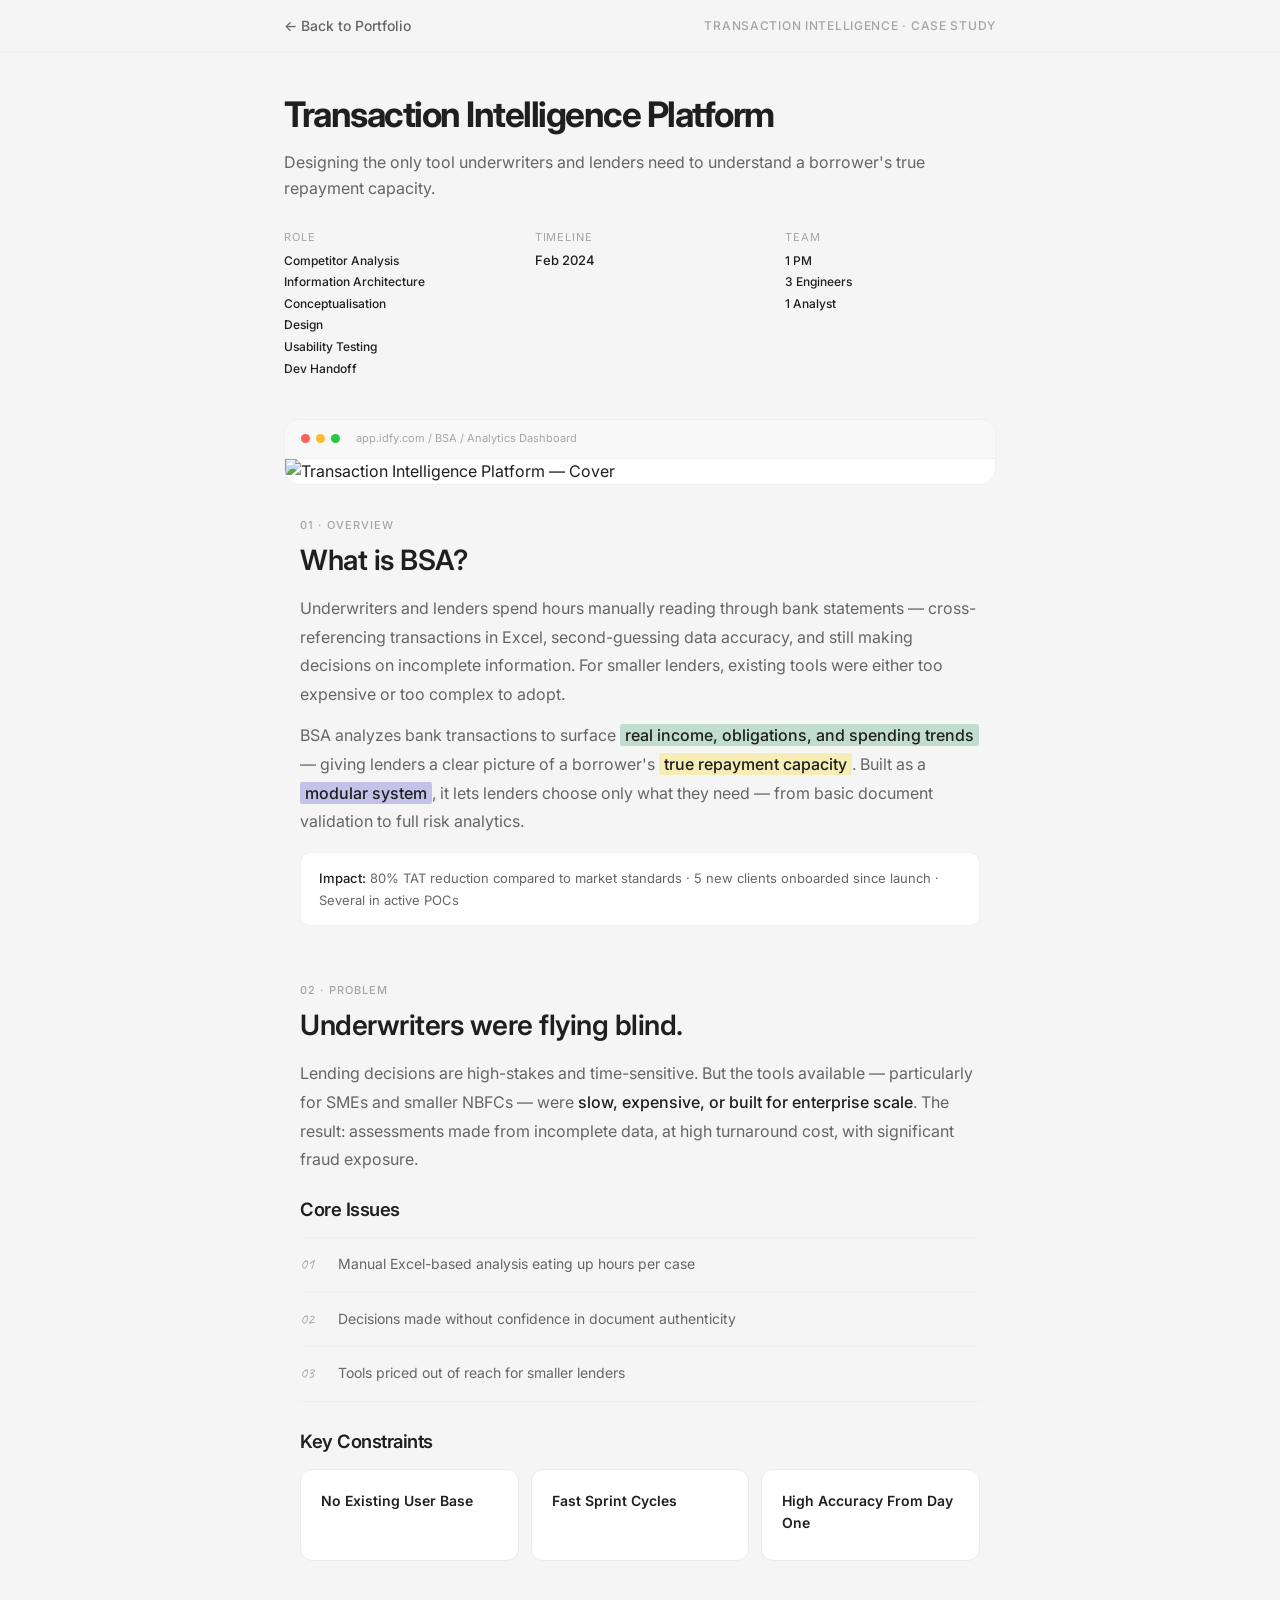
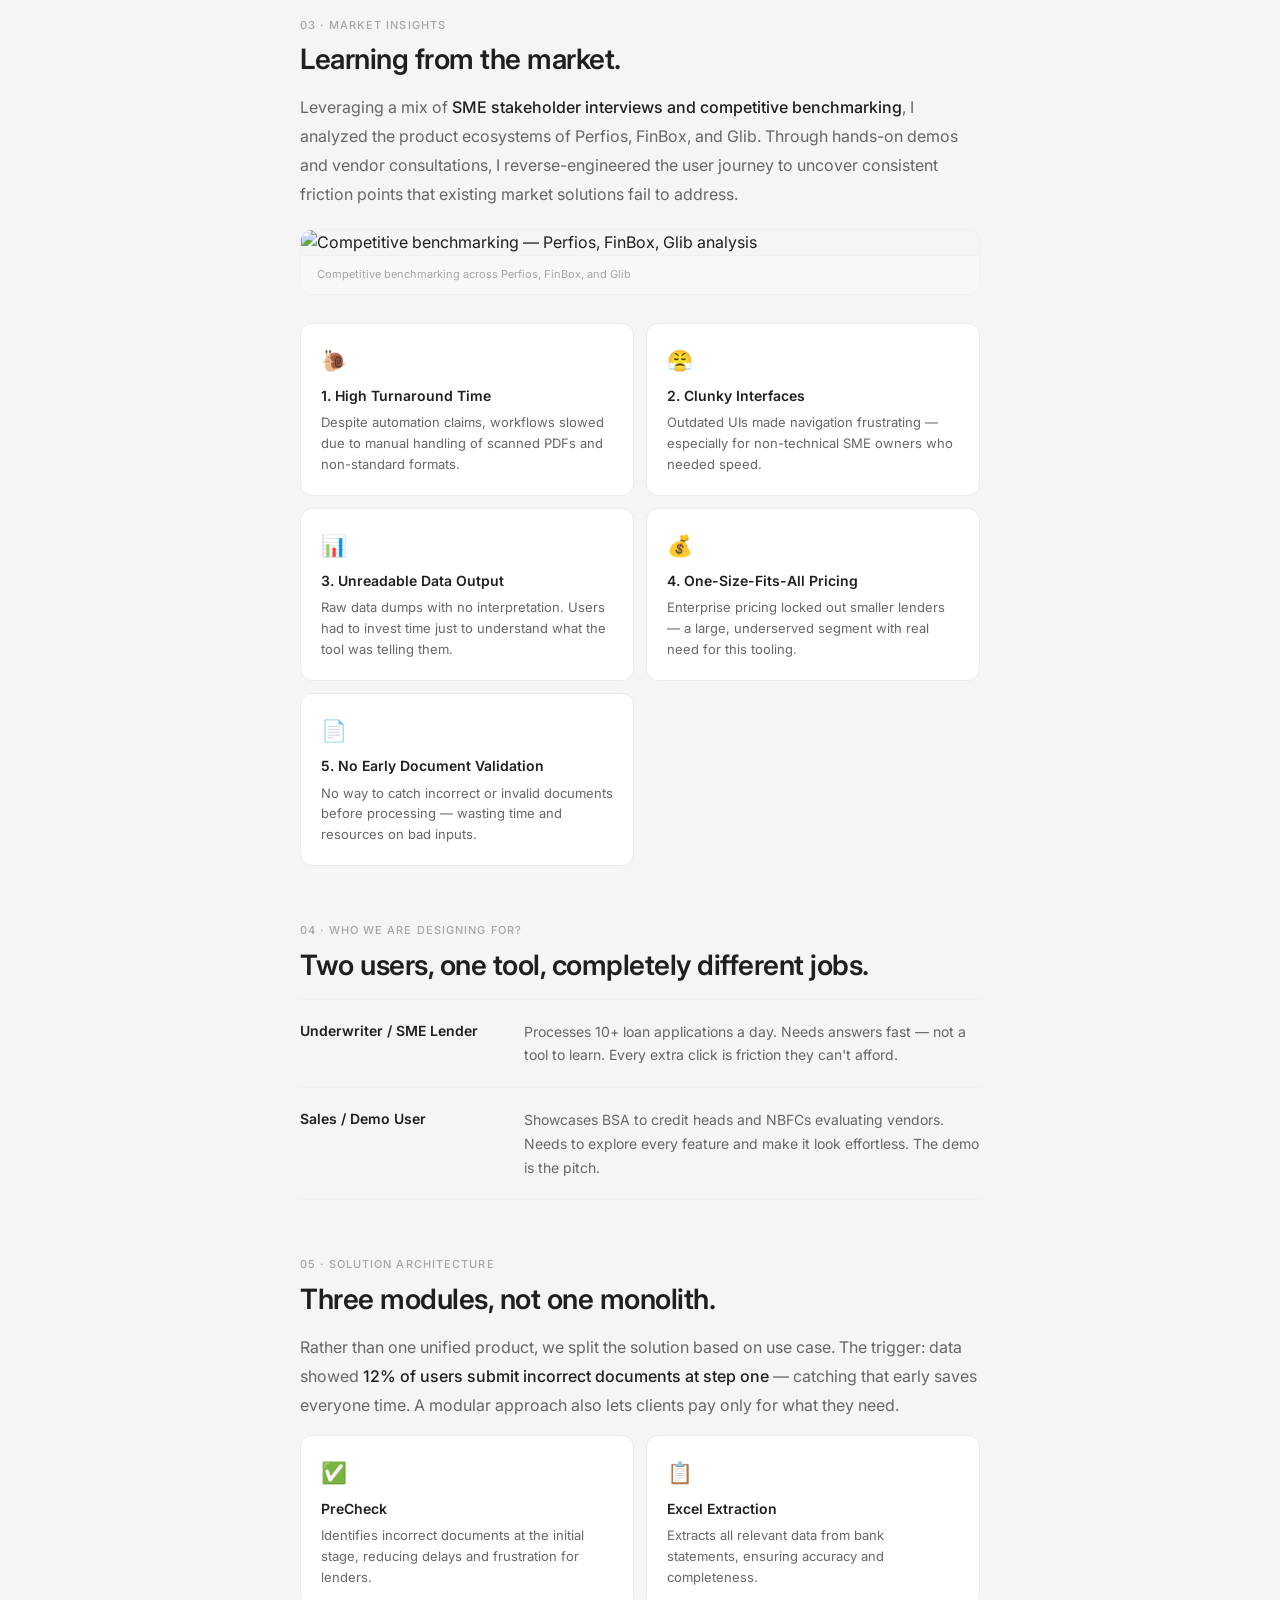
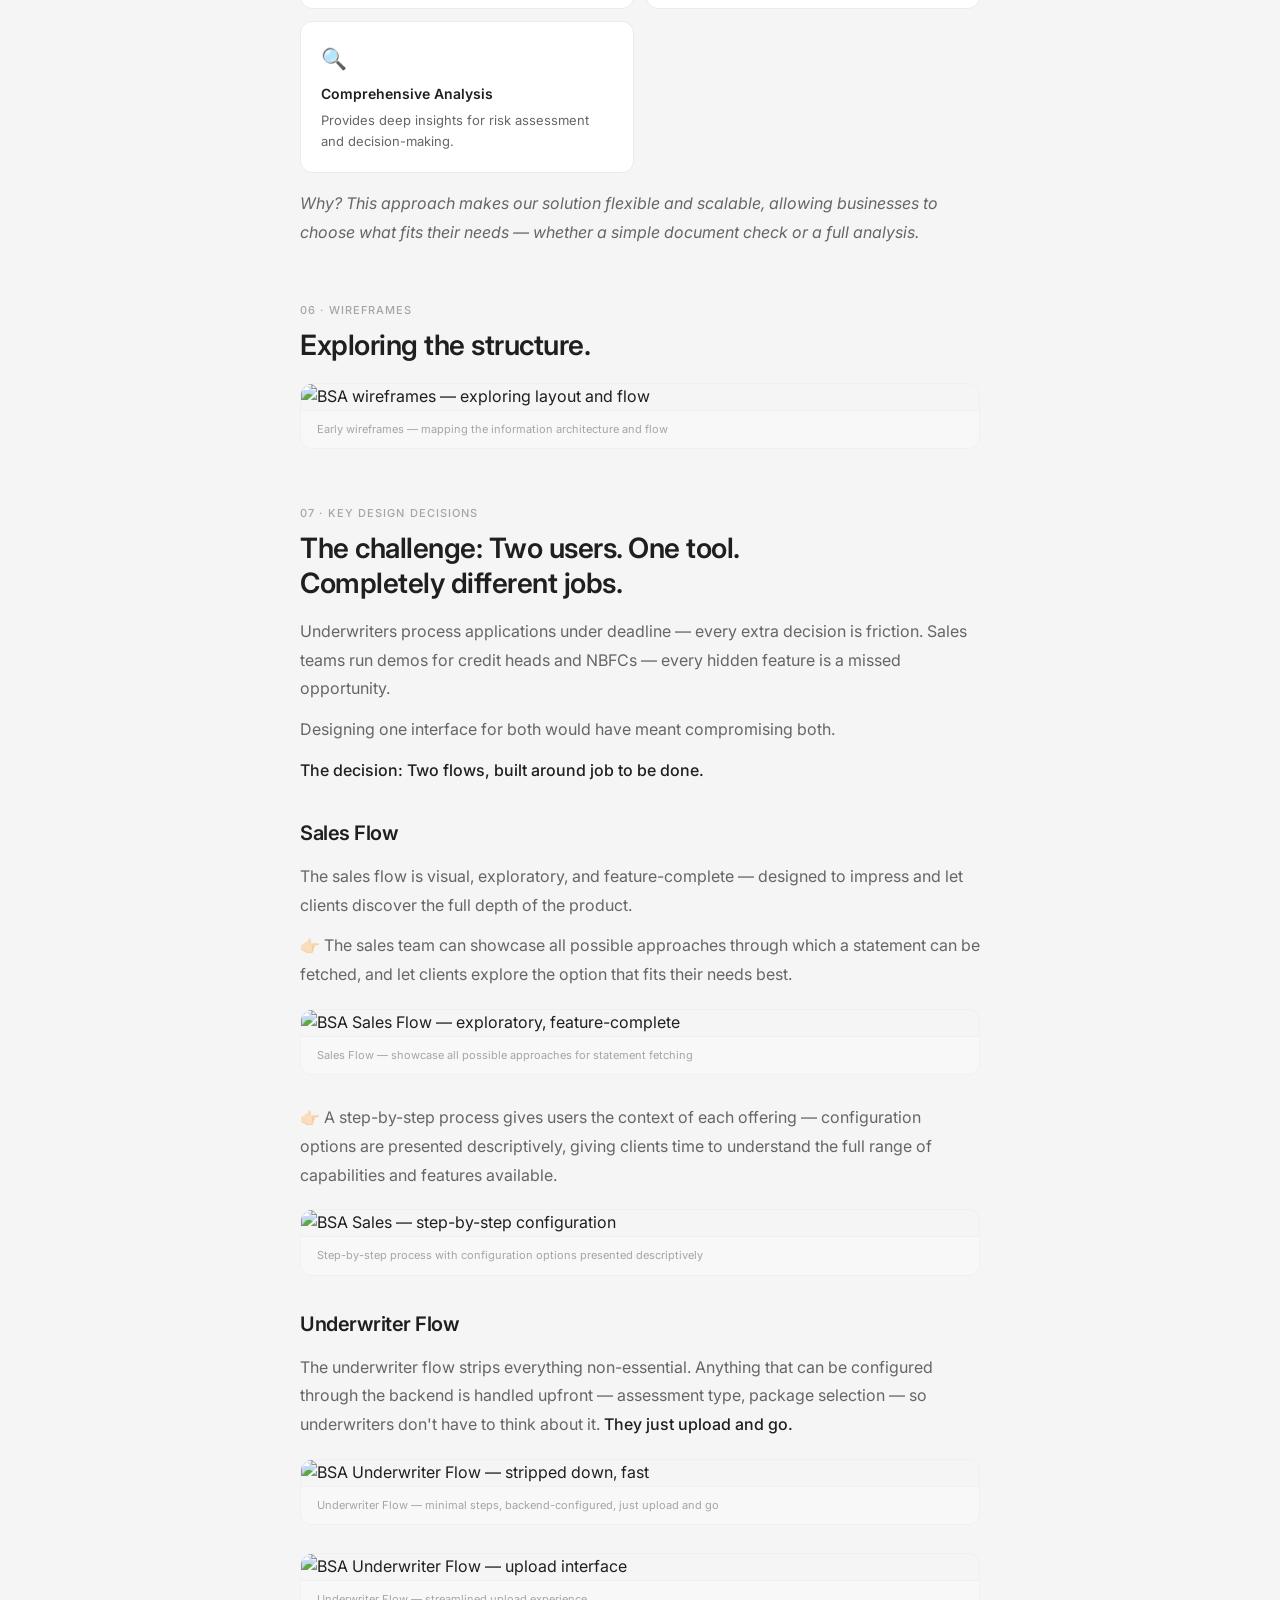
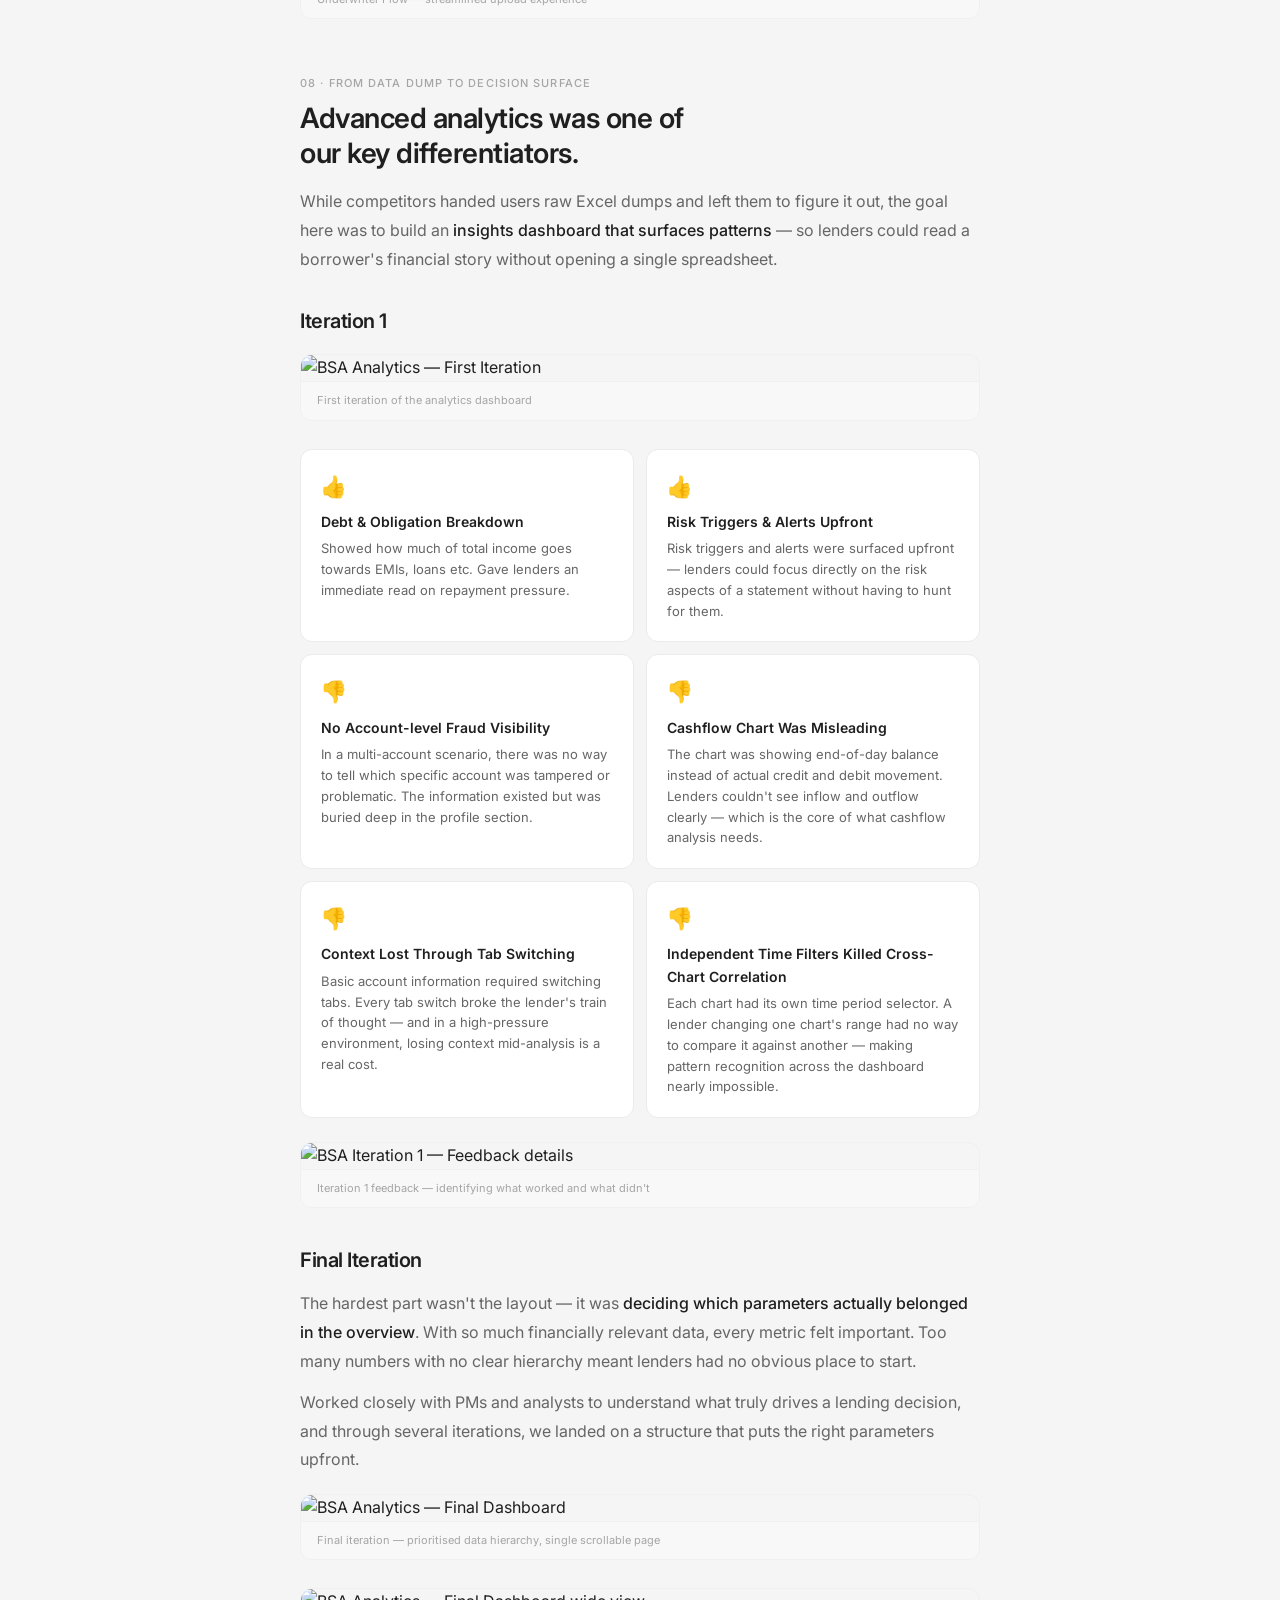
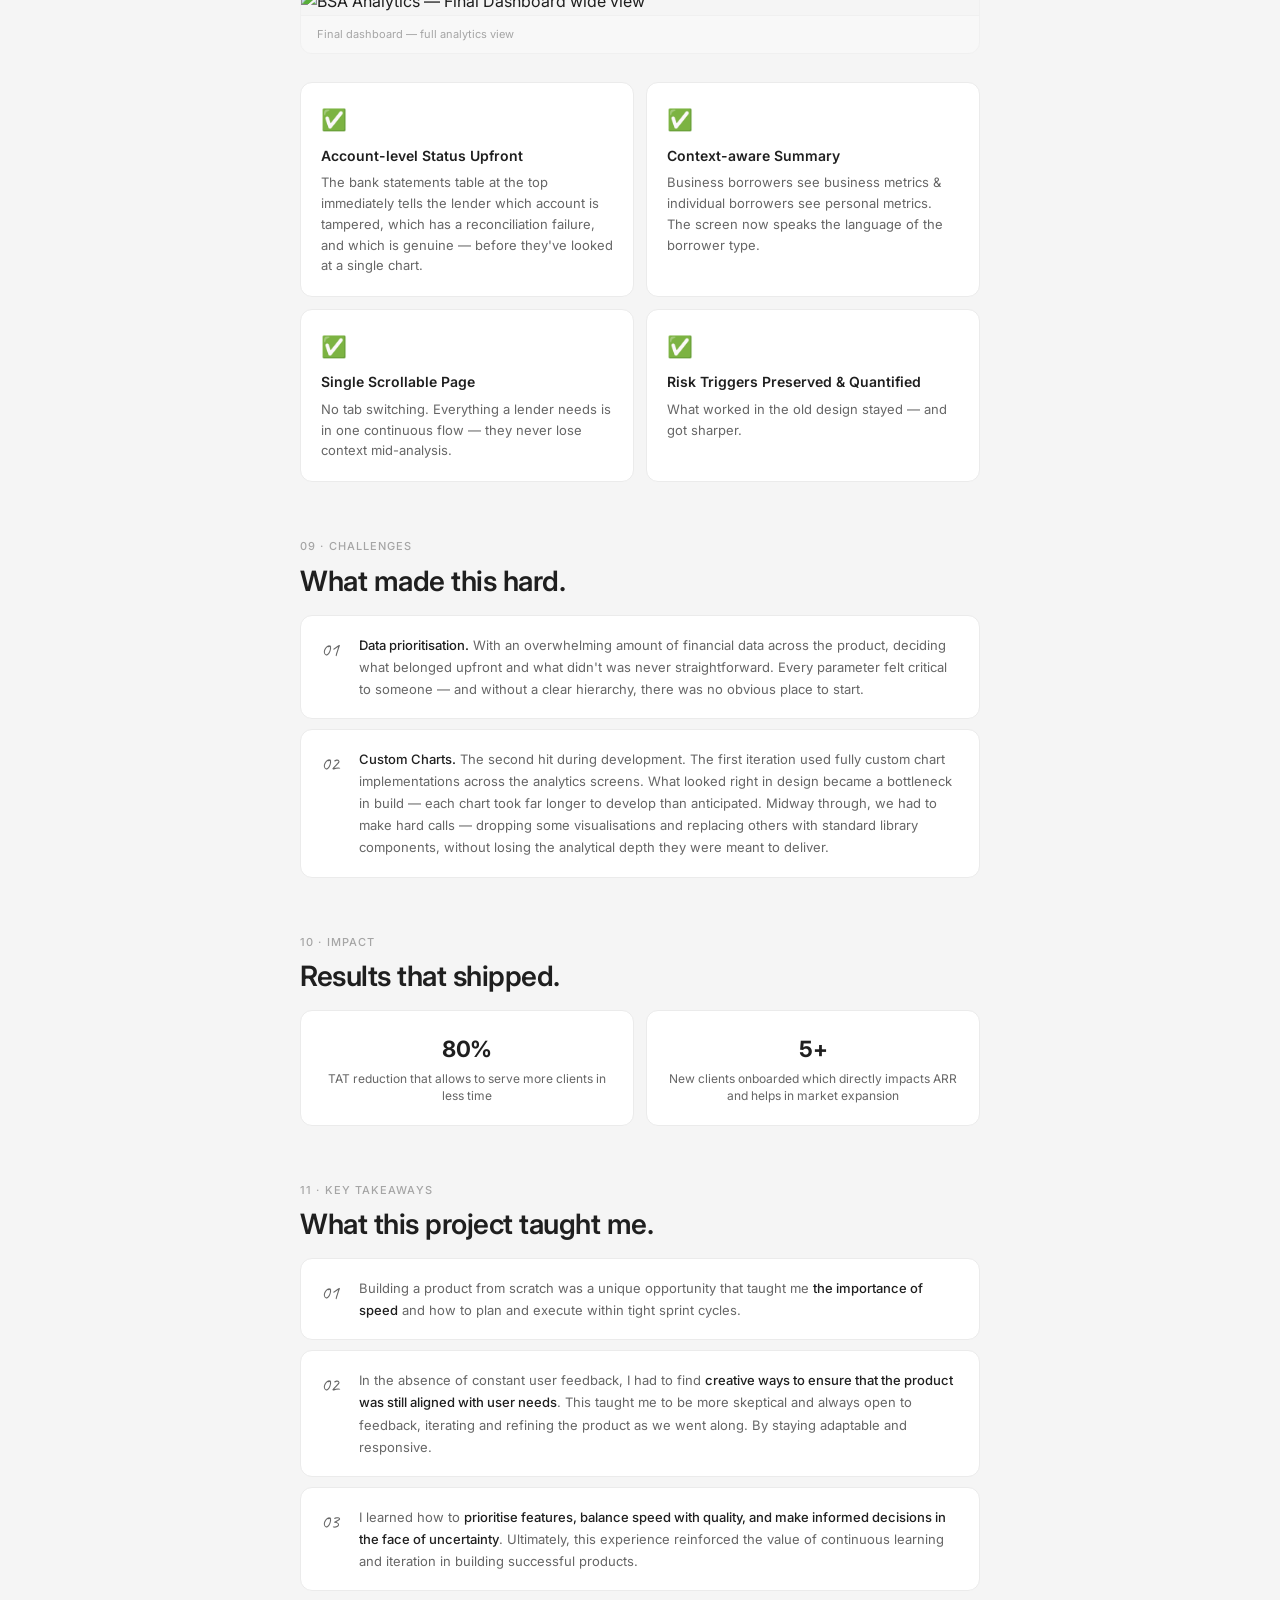
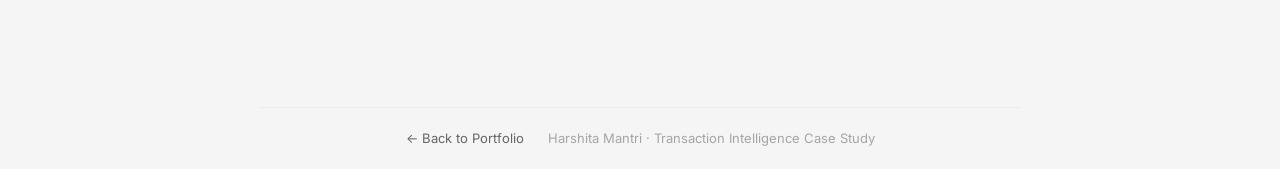
==== bsa/index.html @ 8d2fc56e "revert: core issues plain list, key constraints 3-col cards" ====
<!DOCTYPE html>
<html lang="en">
<head>
  <meta charset="UTF-8">
  <meta name="viewport" content="width=device-width, initial-scale=1.0">
  <title>Transaction Intelligence Platform — Case Study · Harshita Mantri</title>
  <meta name="description" content="Designing the only tool underwriters & lenders need to understand a borrower's true repayment capacity. 80% TAT reduction.">
  <link rel="preconnect" href="https://fonts.googleapis.com">
  <link rel="preconnect" href="https://fonts.gstatic.com" crossorigin>
  <link href="https://fonts.googleapis.com/css2?family=Inter:wght@400;500;600;700&family=Caveat:wght@400;500;600;700&display=swap" rel="stylesheet">
  <link rel="stylesheet" href="../assets/css/style.css">
</head>
<body>

  <!-- Side Nav -->
  <nav class="cs-sidenav" aria-label="Case study sections">
    <ul class="cs-sidenav-list">
      <li><a href="#s-overview"     class="cs-sidenav-link">Overview</a></li>
      <li><a href="#s-problem"      class="cs-sidenav-link">Problem</a></li>
      <li><a href="#s-research"     class="cs-sidenav-link">Market Insights</a></li>
      <li><a href="#s-users"        class="cs-sidenav-link">Who We're Designing For</a></li>
      <li><a href="#s-architecture" class="cs-sidenav-link">Solution Architecture</a></li>
      <li><a href="#s-wireframes"   class="cs-sidenav-link">Wireframes</a></li>
      <li><a href="#s-decisions"    class="cs-sidenav-link">Key Design Decisions</a></li>
      <li><a href="#s-analytics"    class="cs-sidenav-link">Analytics</a></li>
      <li><a href="#s-challenges"   class="cs-sidenav-link">Challenges</a></li>
      <li><a href="#s-impact"       class="cs-sidenav-link">Impact</a></li>
      <li><a href="#s-takeaways"    class="cs-sidenav-link">Key Takeaways</a></li>
    </ul>
  </nav>

  <!-- Nav -->
  <nav class="cs-nav">
    <div class="cs-nav-inner">
      <a href="../index.html" class="cs-nav-back">← Back to Portfolio</a>
      <span class="cs-nav-title">Transaction Intelligence · Case Study</span>
    </div>
  </nav>

  <!-- Hero -->
  <section class="cs-hero">
    <div class="cs-hero-inner">
      <h1 class="cs-title reveal" style="font-size: clamp(1.8rem, 4.5vw, 2.2rem);">Transaction Intelligence Platform</h1>
      <p class="cs-subtitle reveal">
        Designing the only tool underwriters and lenders need to understand a borrower's
        true repayment capacity.
      </p>
      <div class="cs-meta-row reveal">
        <div class="cs-meta-item">
          <div class="cs-meta-label">Role</div>
          <div class="cs-meta-val cs-meta-val--grid">
            <span>Competitor Analysis</span>
            <span>Information Architecture</span>
            <span>Conceptualisation</span>
            <span>Design</span>
            <span>Usability Testing</span>
            <span>Dev Handoff</span>
          </div>
        </div>
        <div class="cs-meta-item">
          <div class="cs-meta-label">Timeline</div>
          <div class="cs-meta-val">Feb 2024</div>
        </div>
        <div class="cs-meta-item">
          <div class="cs-meta-label">Team</div>
          <div class="cs-meta-val cs-meta-val--grid">
            <span>1 PM</span>
            <span>3 Engineers</span>
            <span>1 Analyst</span>
          </div>
        </div>
      </div>
    </div>
  </section>

  <!-- Cover -->
  <div class="cs-cover">
    <div class="cs-cover-inner">
      <div class="cs-cover-frame">
        <div class="browser-bar">
          <span class="dot-r"></span>
          <span class="dot-y"></span>
          <span class="dot-g"></span>
          <div class="browser-url">app.idfy.com / BSA / Analytics Dashboard</div>
        </div>
        <img src="../assets/images/bsa_cover.png" alt="Transaction Intelligence Platform — Cover">
      </div>
    </div>
  </div>

  <!-- Body -->
  <div class="cs-body">
    <div class="cs-body-inner">

      <!-- Overview -->
      <div class="cs-section" id="s-overview">
        <div class="cs-section-label reveal">01 · Overview</div>
        <h2 class="cs-section-title reveal">What is BSA?</h2>
        <p class="cs-p reveal">
          Underwriters and lenders spend hours manually reading through bank statements —
          cross-referencing transactions in Excel, second-guessing data accuracy, and still
          making decisions on incomplete information. For smaller lenders, existing tools were
          either too expensive or too complex to adopt.
        </p>
        <p class="cs-p reveal">
          BSA analyzes bank transactions to surface <span class="hl-teal">real income, obligations, and spending
          trends</span> — giving lenders a clear picture of a borrower's <span class="hl-yellow">true repayment capacity</span>.
          Built as a <span class="hl-lavender">modular system</span>, it lets lenders choose only what they need —
          from basic document validation to full risk analytics.
        </p>
        <div class="cs-callout reveal">
          <p><strong>Impact:</strong> 80% TAT reduction compared to market standards · 5 new clients onboarded since launch · Several in active POCs</p>
        </div>
      </div>

      <!-- Problem -->
      <div class="cs-section" id="s-problem">
        <div class="cs-section-label reveal">02 · Problem</div>
        <h2 class="cs-section-title reveal">Underwriters were flying blind.</h2>
        <p class="cs-p reveal">
          Lending decisions are high-stakes and time-sensitive. But the tools available —
          particularly for SMEs and smaller NBFCs — were <strong>slow, expensive, or built for
          enterprise scale</strong>. The result: assessments made from incomplete data, at high
          turnaround cost, with significant fraud exposure.
        </p>

        <h3 class="cs-section-title reveal" style="font-size:1.15rem; margin-top:24px;">Core Issues</h3>
        <div class="cs-plain-list reveal">
          <div class="cs-plain-item">
            <span class="cs-plain-num">01</span>
            <span class="cs-plain-text">Manual Excel-based analysis eating up hours per case</span>
          </div>
          <div class="cs-plain-item">
            <span class="cs-plain-num">02</span>
            <span class="cs-plain-text">Decisions made without confidence in document authenticity</span>
          </div>
          <div class="cs-plain-item">
            <span class="cs-plain-num">03</span>
            <span class="cs-plain-text">Tools priced out of reach for smaller lenders</span>
          </div>
        </div>

        <h3 class="cs-section-title reveal" style="font-size:1.15rem; margin-top:28px;">Key Constraints</h3>
        <div class="cs-cards cs-cards--3col reveal">
          <div class="cs-card">
            <div class="cs-card-title">No Existing User Base</div>
          </div>
          <div class="cs-card">
            <div class="cs-card-title">Fast Sprint Cycles</div>
          </div>
          <div class="cs-card">
            <div class="cs-card-title">High Accuracy From Day One</div>
          </div>
        </div>
      </div>

      <!-- Research -->
      <div class="cs-section" id="s-research">
        <div class="cs-section-label reveal">03 · Market Insights</div>
        <h2 class="cs-section-title reveal">Learning from the market.</h2>
        <p class="cs-p reveal">
          Leveraging a mix of <strong>SME stakeholder interviews and competitive benchmarking</strong>,
          I analyzed the product ecosystems of Perfios, FinBox, and Glib. Through hands-on demos
          and vendor consultations, I reverse-engineered the user journey to uncover consistent
          friction points that existing market solutions fail to address.
        </p>
        <div class="cs-img-wrap reveal">
          <img src="../assets/images/bsa_research.png" alt="Competitive benchmarking — Perfios, FinBox, Glib analysis">
          <div class="cs-img-caption">Competitive benchmarking across Perfios, FinBox, and Glib</div>
        </div>
        <div class="cs-cards reveal">
          <div class="cs-card">
            <div class="cs-card-icon">🐌</div>
            <div class="cs-card-title">1. High Turnaround Time</div>
            <div class="cs-card-desc">Despite automation claims, workflows slowed due to manual handling of scanned PDFs and non-standard formats.</div>
          </div>
          <div class="cs-card">
            <div class="cs-card-icon">😤</div>
            <div class="cs-card-title">2. Clunky Interfaces</div>
            <div class="cs-card-desc">Outdated UIs made navigation frustrating — especially for non-technical SME owners who needed speed.</div>
          </div>
          <div class="cs-card">
            <div class="cs-card-icon">📊</div>
            <div class="cs-card-title">3. Unreadable Data Output</div>
            <div class="cs-card-desc">Raw data dumps with no interpretation. Users had to invest time just to understand what the tool was telling them.</div>
          </div>
          <div class="cs-card">
            <div class="cs-card-icon">💰</div>
            <div class="cs-card-title">4. One-Size-Fits-All Pricing</div>
            <div class="cs-card-desc">Enterprise pricing locked out smaller lenders — a large, underserved segment with real need for this tooling.</div>
          </div>
          <div class="cs-card">
            <div class="cs-card-icon">📄</div>
            <div class="cs-card-title">5. No Early Document Validation</div>
            <div class="cs-card-desc">No way to catch incorrect or invalid documents before processing — wasting time and resources on bad inputs.</div>
          </div>
        </div>
      </div>

      <!-- Users -->
      <div class="cs-section" id="s-users">
        <div class="cs-section-label reveal">04 · Who We Are Designing For?</div>
        <h2 class="cs-section-title reveal">Two users, one tool, completely different jobs.</h2>
        <div class="cs-user-list reveal">
          <div class="cs-user-item">
            <div class="cs-user-label">Underwriter / SME Lender</div>
            <div class="cs-user-desc">Processes 10+ loan applications a day. Needs answers fast — not a tool to learn. Every extra click is friction they can't afford.</div>
          </div>
          <div class="cs-user-item">
            <div class="cs-user-label">Sales / Demo User</div>
            <div class="cs-user-desc">Showcases BSA to credit heads and NBFCs evaluating vendors. Needs to explore every feature and make it look effortless. The demo is the pitch.</div>
          </div>
        </div>
      </div>

      <!-- Solution Architecture -->
      <div class="cs-section" id="s-architecture">
        <div class="cs-section-label reveal">05 · Solution Architecture</div>
        <h2 class="cs-section-title reveal">Three modules, not one monolith.</h2>
        <p class="cs-p reveal">
          Rather than one unified product, we split the solution based on use case.
          The trigger: data showed <strong>12% of users submit incorrect documents at step one</strong> —
          catching that early saves everyone time. A modular approach also lets clients pay only
          for what they need.
        </p>
        <div class="cs-cards reveal">
          <div class="cs-card">
            <div class="cs-card-icon">✅</div>
            <div class="cs-card-title">PreCheck</div>
            <div class="cs-card-desc">Identifies incorrect documents at the initial stage, reducing delays and frustration for lenders.</div>
          </div>
          <div class="cs-card">
            <div class="cs-card-icon">📋</div>
            <div class="cs-card-title">Excel Extraction</div>
            <div class="cs-card-desc">Extracts all relevant data from bank statements, ensuring accuracy and completeness.</div>
          </div>
          <div class="cs-card">
            <div class="cs-card-icon">🔍</div>
            <div class="cs-card-title">Comprehensive Analysis</div>
            <div class="cs-card-desc">Provides deep insights for risk assessment and decision-making.</div>
          </div>
        </div>
        <p class="cs-p reveal" style="margin-top:16px; font-style:italic;">
          Why? This approach makes our solution flexible and scalable, allowing businesses to choose
          what fits their needs — whether a simple document check or a full analysis.
        </p>
      </div>

      <!-- Wireframes -->
      <div class="cs-section" id="s-wireframes">
        <div class="cs-section-label reveal">06 · Wireframes</div>
        <h2 class="cs-section-title reveal">Exploring the structure.</h2>
        <div class="cs-img-wrap reveal">
          <img src="../assets/images/bsa_wireframes.png" alt="BSA wireframes — exploring layout and flow">
          <div class="cs-img-caption">Early wireframes — mapping the information architecture and flow</div>
        </div>
      </div>

      <!-- Key Design Decisions -->
      <div class="cs-section" id="s-decisions">
        <div class="cs-section-label reveal">07 · Key Design Decisions</div>
        <h2 class="cs-section-title reveal">The challenge: Two users. One tool.<br>Completely different jobs.</h2>
        <p class="cs-p reveal">
          Underwriters process applications under deadline — every extra decision is friction.
          Sales teams run demos for credit heads and NBFCs — every hidden feature is a missed opportunity.
        </p>
        <p class="cs-p reveal">
          Designing one interface for both would have meant compromising both.
        </p>
        <p class="cs-p reveal">
          <strong>The decision: Two flows, built around job to be done.</strong>
        </p>

        <h3 class="cs-section-title reveal" style="font-size:1.25rem; margin-top:36px;">Sales Flow</h3>
        <p class="cs-p reveal">
          The sales flow is visual, exploratory, and feature-complete — designed to impress and
          let clients discover the full depth of the product.
        </p>
        <p class="cs-p reveal">
          👉🏻 The sales team can showcase all possible approaches through which a statement can be
          fetched, and let clients explore the option that fits their needs best.
        </p>
        <div class="cs-img-wrap reveal">
          <img src="../assets/images/bsa_sales_flow.png" alt="BSA Sales Flow — exploratory, feature-complete">
          <div class="cs-img-caption">Sales Flow — showcase all possible approaches for statement fetching</div>
        </div>
        <p class="cs-p reveal">
          👉🏻 A step-by-step process gives users the context of each offering — configuration options
          are presented descriptively, giving clients time to understand the full range of capabilities
          and features available.
        </p>
        <div class="cs-img-wrap reveal">
          <img src="../assets/images/bsa_sales_step.png" alt="BSA Sales — step-by-step configuration">
          <div class="cs-img-caption">Step-by-step process with configuration options presented descriptively</div>
        </div>

        <h3 class="cs-section-title reveal" style="font-size:1.25rem; margin-top:36px;">Underwriter Flow</h3>
        <p class="cs-p reveal">
          The underwriter flow strips everything non-essential. Anything that can be configured
          through the backend is handled upfront — assessment type, package selection — so
          underwriters don't have to think about it. <strong>They just upload and go.</strong>
        </p>
        <div class="cs-img-wrap reveal">
          <img src="../assets/images/bsa_underwriter_flow1.png" alt="BSA Underwriter Flow — stripped down, fast">
          <div class="cs-img-caption">Underwriter Flow — minimal steps, backend-configured, just upload and go</div>
        </div>
        <div class="cs-img-wrap reveal">
          <img src="../assets/images/bsa_underwriter_flow2.png" alt="BSA Underwriter Flow — upload interface">
          <div class="cs-img-caption">Underwriter Flow — streamlined upload experience</div>
        </div>
      </div>

      <!-- From Data Dump to Decision Surface -->
      <div class="cs-section" id="s-analytics">
        <div class="cs-section-label reveal">08 · From Data Dump to Decision Surface</div>
        <h2 class="cs-section-title reveal">Advanced analytics was one of<br>our key differentiators.</h2>
        <p class="cs-p reveal">
          While competitors handed users raw Excel dumps and left them to figure it out, the goal
          here was to build an <strong>insights dashboard that surfaces patterns</strong> — so lenders
          could read a borrower's financial story without opening a single spreadsheet.
        </p>

        <h3 class="cs-section-title reveal" style="font-size:1.25rem; margin-top:36px;">Iteration 1</h3>
        <div class="cs-img-wrap reveal">
          <img src="../assets/images/bsa_iteration1.png" alt="BSA Analytics — First Iteration">
          <div class="cs-img-caption">First iteration of the analytics dashboard</div>
        </div>

        <div class="cs-cards reveal">
          <div class="cs-card">
            <div class="cs-card-icon">👍</div>
            <div class="cs-card-title">Debt & Obligation Breakdown</div>
            <div class="cs-card-desc">Showed how much of total income goes towards EMIs, loans etc. Gave lenders an immediate read on repayment pressure.</div>
          </div>
          <div class="cs-card">
            <div class="cs-card-icon">👍</div>
            <div class="cs-card-title">Risk Triggers & Alerts Upfront</div>
            <div class="cs-card-desc">Risk triggers and alerts were surfaced upfront — lenders could focus directly on the risk aspects of a statement without having to hunt for them.</div>
          </div>
          <div class="cs-card">
            <div class="cs-card-icon">👎</div>
            <div class="cs-card-title">No Account-level Fraud Visibility</div>
            <div class="cs-card-desc">In a multi-account scenario, there was no way to tell which specific account was tampered or problematic. The information existed but was buried deep in the profile section.</div>
          </div>
          <div class="cs-card">
            <div class="cs-card-icon">👎</div>
            <div class="cs-card-title">Cashflow Chart Was Misleading</div>
            <div class="cs-card-desc">The chart was showing end-of-day balance instead of actual credit and debit movement. Lenders couldn't see inflow and outflow clearly — which is the core of what cashflow analysis needs.</div>
          </div>
          <div class="cs-card">
            <div class="cs-card-icon">👎</div>
            <div class="cs-card-title">Context Lost Through Tab Switching</div>
            <div class="cs-card-desc">Basic account information required switching tabs. Every tab switch broke the lender's train of thought — and in a high-pressure environment, losing context mid-analysis is a real cost.</div>
          </div>
          <div class="cs-card">
            <div class="cs-card-icon">👎</div>
            <div class="cs-card-title">Independent Time Filters Killed Cross-Chart Correlation</div>
            <div class="cs-card-desc">Each chart had its own time period selector. A lender changing one chart's range had no way to compare it against another — making pattern recognition across the dashboard nearly impossible.</div>
          </div>
        </div>

        <div class="cs-img-wrap reveal" style="margin-top:24px;">
          <img src="../assets/images/bsa_iteration1_feedback.png" alt="BSA Iteration 1 — Feedback details">
          <div class="cs-img-caption">Iteration 1 feedback — identifying what worked and what didn't</div>
        </div>

        <h3 class="cs-section-title reveal" style="font-size:1.25rem; margin-top:40px;">Final Iteration</h3>
        <p class="cs-p reveal">
          The hardest part wasn't the layout — it was <strong>deciding which parameters actually
          belonged in the overview</strong>. With so much financially relevant data, every metric felt
          important. Too many numbers with no clear hierarchy meant lenders had no obvious place to start.
        </p>
        <p class="cs-p reveal">
          Worked closely with PMs and analysts to understand what truly drives a lending decision,
          and through several iterations, we landed on a structure that puts the right parameters upfront.
        </p>
        <div class="cs-img-wrap reveal">
          <img src="../assets/images/bsa_final_dashboard.png" alt="BSA Analytics — Final Dashboard">
          <div class="cs-img-caption">Final iteration — prioritised data hierarchy, single scrollable page</div>
        </div>
        <div class="cs-img-wrap reveal">
          <img src="../assets/images/bsa_final_wide.png" alt="BSA Analytics — Final Dashboard wide view">
          <div class="cs-img-caption">Final dashboard — full analytics view</div>
        </div>

        <div class="cs-cards reveal">
          <div class="cs-card">
            <div class="cs-card-icon">✅</div>
            <div class="cs-card-title">Account-level Status Upfront</div>
            <div class="cs-card-desc">The bank statements table at the top immediately tells the lender which account is tampered, which has a reconciliation failure, and which is genuine — before they've looked at a single chart.</div>
          </div>
          <div class="cs-card">
            <div class="cs-card-icon">✅</div>
            <div class="cs-card-title">Context-aware Summary</div>
            <div class="cs-card-desc">Business borrowers see business metrics & individual borrowers see personal metrics. The screen now speaks the language of the borrower type.</div>
          </div>
          <div class="cs-card">
            <div class="cs-card-icon">✅</div>
            <div class="cs-card-title">Single Scrollable Page</div>
            <div class="cs-card-desc">No tab switching. Everything a lender needs is in one continuous flow — they never lose context mid-analysis.</div>
          </div>
          <div class="cs-card">
            <div class="cs-card-icon">✅</div>
            <div class="cs-card-title">Risk Triggers Preserved & Quantified</div>
            <div class="cs-card-desc">What worked in the old design stayed — and got sharper.</div>
          </div>
        </div>
      </div>

      <!-- Challenges -->
      <div class="cs-section" id="s-challenges">
        <div class="cs-section-label reveal">09 · Challenges</div>
        <h2 class="cs-section-title reveal">What made this hard.</h2>
        <div class="cs-learnings reveal">
          <div class="cs-learning">
            <div class="cs-learning-num">01</div>
            <div class="cs-learning-text"><strong>Data prioritisation.</strong> With an overwhelming amount of financial data across the product, deciding what belonged upfront and what didn't was never straightforward. Every parameter felt critical to someone — and without a clear hierarchy, there was no obvious place to start.</div>
          </div>
          <div class="cs-learning">
            <div class="cs-learning-num">02</div>
            <div class="cs-learning-text"><strong>Custom Charts.</strong> The second hit during development. The first iteration used fully custom chart implementations across the analytics screens. What looked right in design became a bottleneck in build — each chart took far longer to develop than anticipated. Midway through, we had to make hard calls — dropping some visualisations and replacing others with standard library components, without losing the analytical depth they were meant to deliver.</div>
          </div>
        </div>
      </div>

      <!-- Impact -->
      <div class="cs-section" id="s-impact">
        <div class="cs-section-label reveal">10 · Impact</div>
        <h2 class="cs-section-title reveal">Results that shipped.</h2>
        <div class="cs-impact reveal">
          <div class="cs-impact-item">
            <div class="cs-impact-val">80%</div>
            <div class="cs-impact-label">TAT reduction that allows to serve more clients in less time</div>
          </div>
          <div class="cs-impact-item">
            <div class="cs-impact-val">5+</div>
            <div class="cs-impact-label">New clients onboarded which directly impacts ARR and helps in market expansion</div>
          </div>
        </div>
      </div>

      <!-- Key Takeaways -->
      <div class="cs-section" id="s-takeaways">
        <div class="cs-section-label reveal">11 · Key Takeaways</div>
        <h2 class="cs-section-title reveal">What this project taught me.</h2>
        <div class="cs-learnings reveal">
          <div class="cs-learning">
            <div class="cs-learning-num">01</div>
            <div class="cs-learning-text">Building a product from scratch was a unique opportunity that taught me <strong>the importance of speed</strong> and how to plan and execute within tight sprint cycles.</div>
          </div>
          <div class="cs-learning">
            <div class="cs-learning-num">02</div>
            <div class="cs-learning-text">In the absence of constant user feedback, I had to find <strong>creative ways to ensure that the product was still aligned with user needs</strong>. This taught me to be more skeptical and always open to feedback, iterating and refining the product as we went along. By staying adaptable and responsive.</div>
          </div>
          <div class="cs-learning">
            <div class="cs-learning-num">03</div>
            <div class="cs-learning-text">I learned how to <strong>prioritise features, balance speed with quality, and make informed decisions in the face of uncertainty</strong>. Ultimately, this experience reinforced the value of continuous learning and iteration in building successful products.</div>
          </div>
        </div>
      </div>

    </div>
  </div>

  <!-- Footer -->
  <footer class="footer" style="max-width:760px; margin:0 auto; padding:20px 24px;">
    <a href="../index.html" style="color:var(--sub-text); font-size:13px;">← Back to Portfolio</a>
    <span style="color:var(--tag-text); font-size:13px;">Harshita Mantri · Transaction Intelligence Case Study</span>
  </footer>

  <script src="../assets/js/main.js"></script>
</body>
</html>
---- assets/css/style.css ----
/* ================================================
   HARSHITA MANTRI — PORTFOLIO V4
   Scrapbook · Pastel Highlights · Playful Rotations
   Inspired by mehaksamaiya.com aesthetic
   ================================================ */

*, *::before, *::after { box-sizing: border-box; margin: 0; padding: 0; }

:root {
  --grey:        #1f1f1f;
  --sub-text:    #666666;
  --tag-text:    #a5a5a5;
  --white:       #ffffff;
  --bg:          #f5f5f5;
  --tag-border:  #ebebeb;
  --tag-bg:      #f8f8f8;
  --card-border: #f0f0f0;

  /* Pastel highlights */
  --yellow:      #f7edb7;
  --teal:        #c0ddd0;
  --pink:        #ffc1d0;
  --light-blue:  #c2e0e9;
  --lavender:    #c5c2e9;
  --purple:      #eed3fd;
  --rose:        #f6c8e2;

  /* Tag pill colors */
  --tag-green:   #4d8b5e;
  --tag-pink:    #da2c80;
  --tag-teal:    #3591aa;
  --tag-purple:  #b84ace;

  --font-heading: 'Inter', sans-serif;
  --font-body:    'Inter', sans-serif;
  --font-hand:    'Caveat', cursive;

  --ease: cubic-bezier(0.22, 1, 0.36, 1);
}

html { scroll-behavior: smooth; }

body {
  font-family: var(--font-body);
  background-color: var(--bg);
  color: var(--grey);
  line-height: 1.6;
  -webkit-font-smoothing: antialiased;
  overflow-x: hidden;
}

img { display: block; max-width: 100%; }
a { color: inherit; text-decoration: none; }
ul { list-style: none; }

::selection { background: var(--lavender); color: var(--grey); }

/* ── Page Container ──────────────────────────── */

.page {
  max-width: 90vw;
  margin: 100px auto 80px;
  display: flex;
  flex-direction: column;
  align-items: center;
  gap: 0;
}

/* ── Intro / Hero ────────────────────────────── */

.intro {
  display: flex;
  align-items: flex-start;
  gap: 24px;
  margin-bottom: 48px;
  width: min(60vw, 820px);
}

.intro-avatar {
  width: 80px;
  height: 80px;
  border-radius: 18px;
  border: 1px dashed #e0e0e0;
  padding: 4px;
  transform: rotate(-5deg);
  background: var(--white);
  flex-shrink: 0;
  display: flex;
  align-items: center;
  justify-content: center;
  overflow: hidden;
}

.avatar-letter {
  font-family: var(--font-heading);
  font-size: 36px;
  font-weight: 600;
  color: var(--grey);
  line-height: 1;
}

.intro-avatar img {
  width: 100%;
  height: 100%;
  object-fit: cover;
  object-position: center top;
  border-radius: 14px;
}

.intro-info {
  display: flex;
  flex-direction: column;
  gap: 4px;
  padding-top: 4px;
}

.intro-name {
  font-family: var(--font-heading);
  font-size: 28px;
  font-weight: 600;
  letter-spacing: -0.5px;
  color: var(--grey);
  line-height: 1.2;
}

.intro-designation {
  font-size: 18px;
  font-weight: 400;
  color: var(--sub-text);
  line-height: 1.4;
}

.intro-tags {
  display: flex;
  gap: 16px;
  flex-wrap: wrap;
  margin-top: 8px;
}

/* ── Text Highlights ─────────────────────────── */

.hl-yellow, .hl-teal, .hl-lavender, .hl-pink, .hl-purple, .hl-blue, .hl-rose {
  border-radius: 2px;
  padding: 1px 5px;
  font-weight: 500;
  color: var(--grey);
}
.hl-yellow  { background: var(--yellow); }
.hl-teal    { background: var(--teal); }
.hl-lavender{ background: var(--lavender); }
.hl-pink    { background: var(--pink); }
.hl-purple  { background: var(--purple); }
.hl-blue    { background: var(--light-blue); }
.hl-rose    { background: var(--rose); }

/* ── Bio ─────────────────────────────────────── */

.bio {
  font-size: 22px;
  font-weight: 400;
  line-height: 34px;
  color: var(--sub-text);
  text-align: center;
  width: min(60vw, 820px);
  margin-bottom: 56px;
}

.bio-block {
  display: flex;
  flex-direction: column;
  gap: 16px;
  width: min(60vw, 820px);
  margin-bottom: 80px;
  text-align: left;
}

.bio-p {
  font-size: 20px;
  font-weight: 400;
  line-height: 34px;
  color: var(--sub-text);
}

.bio-quote {
  font-size: 15px;
  font-style: italic;
  color: var(--sub-text);
  border-left: 3px solid var(--teal);
  padding: 4px 0 4px 16px;
  margin-top: 8px;
}

/* ── Handwritten tags ────────────────────────── */

.hand-tag {
  font-family: var(--font-hand);
  font-size: 20px;
  color: var(--sub-text);
  display: inline-block;
  transform: rotate(-2deg);
}
.hand-tag.rotate-pos { transform: rotate(1deg); }

/* ── Status ──────────────────────────────────── */

.status {
  font-size: 13px;
  font-style: italic;
  color: var(--tag-text);
  margin-bottom: 4px;
}

/* ── Tags ────────────────────────────────────── */

.tags {
  display: flex;
  flex-wrap: wrap;
  gap: 8px;
  margin-top: 12px;
}

.tag {
  font-size: 12px;
  font-weight: 500;
  padding: 4px 12px;
  border-radius: 100px;
  color: var(--white);
}
.tag-green  { background: var(--tag-green); }
.tag-pink   { background: var(--tag-pink); }
.tag-teal   { background: var(--tag-teal); }
.tag-purple { background: var(--tag-purple); }

/* ── Projects ────────────────────────────────── */

.projects {
  width: min(72vw, 960px);
  display: flex;
  flex-direction: column;
  gap: 48px;
  margin-bottom: 64px;
}

.project-card {
  background: var(--white);
  border: 1px dashed #e7e7e7;
  border-radius: 20px;
  overflow: hidden;
  display: block;
  transition: transform 0.12s ease, box-shadow 0.35s var(--ease);
  will-change: transform;
}

.project-card:hover {
  box-shadow: 0 8px 24px rgba(0,0,0,0.06);
}


/* slight offset on second card */
.project-card-alt {
  margin-left: 24px;
  margin-right: -24px;
}

.project-card-img {
  overflow: hidden;
  max-height: 320px;
}

.project-card-img img {
  width: 100%;
  height: 100%;
  object-fit: cover;
  object-position: top;
  display: block;
  transition: transform 0.5s var(--ease);
}


.project-card-content {
  padding: 24px 28px 28px;
  display: flex;
  flex-direction: column;
  gap: 8px;
}

.project-heading {
  font-family: var(--font-heading);
  font-size: 22px;
  font-weight: 600;
  letter-spacing: -0.5px;
  color: var(--grey);
  line-height: 1.2;
}

.project-desc {
  font-size: 14px;
  line-height: 22px;
  color: var(--sub-text);
}

.project-outcome {
  margin-top: 2px;
}

.project-link {
  font-size: 13px;
  font-weight: 500;
  color: var(--sub-text);
  display: inline-flex;
  align-items: center;
  gap: 6px;
  margin-top: 8px;
  transition: color 0.3s;
}

.project-link .arrow {
  display: inline-block;
  transition: transform 0.3s var(--ease);
}

.project-card:hover .project-link { color: var(--grey); }
.project-card:hover .project-link .arrow { transform: translateX(5px); }

/* ── Breaker ─────────────────────────────────── */

.breaker {
  font-size: 24px;
  font-weight: 400;
  line-height: 36px;
  color: var(--sub-text);
  text-align: center;
  width: min(55vw, 760px);
  margin-bottom: 40px;
}

/* ── Journey Timeline ────────────────────────── */

.journey-section {
  width: 100%;
  margin-bottom: 64px;
  overflow-x: auto;
  overflow-y: visible;
  padding-bottom: 20px;
  -webkit-overflow-scrolling: touch;
  scrollbar-width: thin;
  scrollbar-color: var(--tag-border) transparent;
}

.journey-section::-webkit-scrollbar {
  height: 6px;
}

.journey-section::-webkit-scrollbar-track {
  background: transparent;
}

.journey-section::-webkit-scrollbar-thumb {
  background: var(--tag-border);
  border-radius: 3px;
}

.journey-track {
  display: flex;
  gap: 0;
  min-width: max-content;
  position: relative;
  padding-top: 24px;
}

/* The horizontal connecting line */
.journey-track::before {
  content: '';
  position: absolute;
  bottom: 9px;
  left: 40px;
  right: 40px;
  height: 2px;
  background: var(--tag-border);
  z-index: 0;
}

.journey-stop {
  display: flex;
  flex-direction: column;
  align-items: center;
  gap: 16px;
  min-width: 280px;
  max-width: 300px;
  position: relative;
  padding: 0 12px;
}

.journey-dot {
  width: 16px;
  height: 16px;
  border-radius: 50%;
  border: 3px solid var(--white);
  flex-shrink: 0;
  z-index: 1;
  box-shadow: 0 0 0 2px var(--tag-border);
}

.journey-now {
  position: absolute;
  bottom: -24px;
  font-family: var(--font-hand);
  font-size: 18px;
  color: var(--sub-text);
  white-space: nowrap;
}

.journey-card {
  background: var(--white);
  border: 2px dashed var(--teal);
  border-radius: 16px;
  overflow: hidden;
  transition: transform 0.3s var(--ease);
  width: 100%;
}

.journey-card:hover {
  transform: translateY(-4px);
}

.journey-card-current {
  box-shadow: 0 4px 20px rgba(0,0,0,0.06);
}

.journey-card-top {
  padding: 16px 18px 12px;
  display: flex;
  flex-direction: column;
  gap: 2px;
}

.journey-year {
  font-family: var(--font-hand);
  font-size: 17px;
  color: var(--sub-text);
}

.journey-role {
  font-size: 15px;
  font-weight: 600;
  color: var(--grey);
  line-height: 1.3;
}

.journey-card-bottom {
  background: var(--white);
  padding: 14px 18px 18px;
  display: flex;
  flex-direction: column;
  gap: 8px;
}

.journey-company {
  font-size: 12px;
  font-weight: 600;
  color: var(--grey);
}

.journey-desc {
  font-size: 12px;
  line-height: 18px;
  color: var(--sub-text);
}

.journey-highlights {
  display: flex;
  flex-wrap: wrap;
  gap: 6px;
  margin-top: 4px;
}

.journey-hl {
  font-size: 11px;
  color: var(--sub-text);
  padding: 3px 10px;
  background: var(--tag-bg);
  border: 1px solid var(--tag-border);
  border-radius: 100px;
  white-space: nowrap;
}

/* ── About ───────────────────────────────────── */

.about-block {
  width: min(60vw, 820px);
  background: var(--white);
  border: 1px dashed #e7e7e7;
  border-radius: 20px;
  padding: 40px 48px;
  transform: rotate(-0.8deg);
  transition: transform 0.3s var(--ease);
  margin-bottom: 64px;
}

.about-block:hover { transform: rotate(0deg); }

.about-block p {
  font-size: 15px;
  line-height: 26px;
  color: var(--sub-text);
  margin-bottom: 14px;
}

.about-block p:last-of-type { margin-bottom: 0; }

.about-block strong { color: var(--grey); font-weight: 600; }

.about-signature {
  font-family: var(--font-hand);
  font-size: 24px;
  color: var(--grey);
  display: inline-block;
  transform: rotate(-2deg);
  margin-top: 20px;
}

/* ── Contact ─────────────────────────────────── */

.contact-block {
  text-align: center;
  width: min(55vw, 720px);
  padding: 8px 0 0;
  margin-bottom: 40px;
}

.contact-heading {
  font-size: 28px;
  font-weight: 600;
  letter-spacing: -0.5px;
  color: var(--grey);
  margin-bottom: 10px;
  line-height: 1.3;
}

.contact-sub {
  font-size: 15px;
  color: var(--sub-text);
  line-height: 24px;
  margin-bottom: 20px;
}

.contact-email {
  font-size: 16px;
  font-weight: 500;
  color: var(--grey);
  border-bottom: 2px dashed var(--lavender);
  padding-bottom: 2px;
  transition: border-color 0.3s;
}
.contact-email:hover { border-color: var(--teal); }

/* ── Footer ──────────────────────────────────── */

.footer {
  display: flex;
  justify-content: center;
  align-items: center;
  gap: 24px;
  width: min(80vw, 1060px);
  padding: 20px 0;
  font-size: 13px;
  color: var(--sub-text);
  border-top: 1px solid var(--tag-border);
}

.footer a { color: var(--sub-text); transition: color 0.3s; }
.footer a:hover { color: var(--grey); }

.footer-divider {
  width: 3px;
  height: 3px;
  border-radius: 50%;
  background: #d9d9d9;
}

/* ── Scroll Reveal ───────────────────────────── */

.reveal {
  opacity: 0;
  transform: translateY(20px);
  transition: opacity 0.6s var(--ease), transform 0.6s var(--ease);
}

.reveal.visible {
  opacity: 1;
  transform: translateY(0);
}

/* Preserve playful rotations after reveal */
.exp-card.reveal.visible:nth-child(1) { transform: rotate(-1.5deg); }
.exp-card.reveal.visible:nth-child(2) { transform: rotate(1.5deg); }
.exp-card.reveal.visible:nth-child(3) { transform: rotate(-1deg); }
.about-block.reveal.visible           { transform: rotate(-0.8deg); }

/* ── Case Study Shared Styles ────────────────── */

.cs-nav {
  position: fixed;
  top: 0; left: 0; right: 0;
  z-index: 100;
  background: rgba(245,245,245,0.92);
  backdrop-filter: blur(16px);
  -webkit-backdrop-filter: blur(16px);
  border-bottom: 1px solid var(--card-border);
}

.cs-nav-inner {
  max-width: 760px;
  margin: 0 auto;
  display: flex;
  align-items: center;
  justify-content: space-between;
  height: 52px;
  padding: 0 24px;
}

.cs-nav-back {
  font-size: 14px;
  font-weight: 500;
  color: var(--sub-text);
  transition: color 0.3s;
}
.cs-nav-back:hover { color: var(--grey); }

.cs-nav-title {
  font-size: 12px;
  font-weight: 500;
  color: var(--tag-text);
  letter-spacing: 0.06em;
  text-transform: uppercase;
}

.cs-hero {
  padding: 96px 24px 40px;
  max-width: 760px;
  margin: 0 auto;
}

.cs-hero-inner { max-width: 100%; }

.cs-tag {
  font-size: 12px;
  font-weight: 500;
  color: var(--tag-text);
  letter-spacing: 0.08em;
  text-transform: uppercase;
  margin-bottom: 14px;
}

.cs-title {
  font-family: var(--font-heading);
  font-size: clamp(2rem, 6vw, 3.5rem);
  font-weight: 700;
  letter-spacing: -1.5px;
  line-height: 1.05;
  color: var(--grey);
  margin-bottom: 16px;
}

.cs-subtitle {
  font-size: 16px;
  color: var(--sub-text);
  line-height: 26px;
  margin-bottom: 28px;
}

.cs-meta-row {
  display: grid;
  grid-template-columns: repeat(3, 1fr);
  gap: 40px;
  align-items: start;
}

.cs-meta-label {
  font-size: 11px;
  color: var(--tag-text);
  letter-spacing: 0.08em;
  text-transform: uppercase;
  margin-bottom: 3px;
}

.cs-meta-val {
  font-size: 13px;
  font-weight: 500;
  color: var(--grey);
}

.cs-cover {
  padding: 0 24px 32px;
  max-width: 760px;
  margin: 0 auto;
}

.cs-cover-frame {
  background: var(--white);
  border-radius: 16px;
  overflow: hidden;
  border: 1px solid var(--card-border);
}

.browser-bar {
  display: flex;
  align-items: center;
  gap: 6px;
  padding: 10px 16px;
  background: var(--tag-bg);
  border-bottom: 1px solid var(--card-border);
}

.dot-r, .dot-y, .dot-g {
  width: 9px; height: 9px; border-radius: 50%;
}
.dot-r { background: #FF5F57; }
.dot-y { background: #FEBC2E; }
.dot-g { background: #28C840; }

.browser-url {
  margin-left: 10px;
  font-size: 11px;
  color: var(--tag-text);
}

.cs-body { padding: 0 24px 60px; }

.cs-body-inner {
  max-width: 680px;
  margin: 0 auto;
}

.cs-section { margin-bottom: 56px; }

.cs-section-label {
  font-size: 11px;
  font-weight: 500;
  color: var(--tag-text);
  letter-spacing: 0.1em;
  text-transform: uppercase;
  margin-bottom: 8px;
}

.cs-section-title {
  font-family: var(--font-heading);
  font-size: clamp(1.3rem, 3vw, 1.75rem);
  font-weight: 600;
  line-height: 1.25;
  letter-spacing: -0.5px;
  color: var(--grey);
  margin-bottom: 16px;
}

.cs-p {
  font-size: 16px;
  color: var(--sub-text);
  line-height: 1.8;
  margin-bottom: 12px;
}
.cs-p strong { color: var(--grey); font-weight: 500; }

.cs-cards {
  display: grid;
  grid-template-columns: repeat(auto-fit, minmax(220px, 1fr));
  gap: 12px;
  margin-top: 16px;
}

.cs-card {
  background: var(--white);
  border: 1px solid var(--tag-border);
  border-radius: 12px;
  padding: 20px;
  transition: border-color 0.3s;
}
.cs-card:hover { border-color: #ddd; }

.cs-card-icon { font-size: 1.3rem; margin-bottom: 8px; }

.cs-card-title {
  font-size: 14px;
  font-weight: 600;
  color: var(--grey);
  margin-bottom: 5px;
}

.cs-card-desc {
  font-size: 13px;
  color: var(--sub-text);
  line-height: 1.6;
}

.cs-img-wrap {
  margin: 20px 0 28px;
  border-radius: 12px;
  overflow: hidden;
  border: 1px solid var(--card-border);
}
.cs-img-wrap img { width: 100%; display: block; }

.cs-img-caption {
  padding: 10px 16px;
  font-size: 11px;
  color: var(--tag-text);
  background: var(--tag-bg);
  border-top: 1px solid var(--card-border);
}

.cs-impact {
  display: grid;
  grid-template-columns: repeat(auto-fit, minmax(130px, 1fr));
  gap: 12px;
  margin-top: 16px;
}

.cs-impact-item {
  background: var(--white);
  border: 1px solid var(--tag-border);
  border-radius: 12px;
  padding: 20px 16px;
  text-align: center;
}

.cs-impact-val {
  font-size: 1.4rem;
  font-weight: 700;
  color: var(--grey);
  letter-spacing: -0.5px;
  margin-bottom: 4px;
}

.cs-impact-label {
  font-size: 12px;
  color: var(--sub-text);
  line-height: 1.4;
}

.cs-learnings {
  display: flex;
  flex-direction: column;
  gap: 10px;
  margin-top: 16px;
}

.cs-learning {
  display: flex;
  gap: 14px;
  padding: 18px 20px;
  background: var(--white);
  border: 1px solid var(--tag-border);
  border-radius: 12px;
}

.cs-learning-num {
  font-family: var(--font-hand);
  font-size: 20px;
  color: var(--sub-text);
  min-width: 24px;
}

.cs-learning-text {
  font-size: 13px;
  color: var(--sub-text);
  line-height: 1.7;
}
.cs-learning-text strong { color: var(--grey); font-weight: 500; }

.cs-user-list {
  display: flex;
  flex-direction: column;
  margin-top: 16px;
}

.cs-user-item {
  display: grid;
  grid-template-columns: 200px 1fr;
  gap: 24px;
  padding: 20px 0;
  border-top: 1px solid var(--card-border);
  align-items: start;
}

.cs-user-item:last-child {
  border-bottom: 1px solid var(--card-border);
}

.cs-user-label {
  font-size: 14px;
  font-weight: 600;
  color: var(--grey);
  line-height: 1.5;
}

.cs-user-desc {
  font-size: 14px;
  color: var(--sub-text);
  line-height: 1.7;
}

.cs-cards--3col {
  grid-template-columns: repeat(3, 1fr);
}

.cs-plain-list {
  display: flex;
  flex-direction: column;
  margin-top: 12px;
}

.cs-plain-item {
  display: flex;
  align-items: baseline;
  gap: 14px;
  padding: 14px 0;
  border-bottom: 1px solid var(--card-border);
}

.cs-plain-item:first-child { border-top: 1px solid var(--card-border); }

.cs-plain-num {
  font-family: var(--font-hand);
  font-size: 16px;
  color: var(--tag-text);
  min-width: 24px;
  flex-shrink: 0;
}

.cs-plain-text {
  font-size: 14px;
  color: var(--sub-text);
  line-height: 1.6;
}

.cs-callout {
  margin-top: 16px;
  padding: 14px 18px;
  background: var(--white);
  border: 1px solid var(--card-border);
  border-radius: 10px;
}

.cs-callout p {
  font-size: 13px;
  color: var(--sub-text);
  line-height: 1.7;
  margin: 0;
}

.cs-callout strong {
  color: var(--grey);
  font-weight: 500;
}

.cs-meta-val--grid {
  display: flex;
  flex-direction: column;
  gap: 0;
  margin-top: 2px;
}

.cs-meta-val--grid span {
  font-size: 12px;
  font-weight: 500;
  color: var(--grey);
  line-height: 1.8;
}

.cs-before-after {
  display: grid;
  grid-template-columns: 1fr 1fr;
  gap: 12px;
  margin: 16px 0 24px;
}
.cs-ba-col { display: flex; flex-direction: column; gap: 6px; }
.cs-ba-label {
  font-size: 11px;
  color: var(--tag-text);
  letter-spacing: 0.1em;
  text-transform: uppercase;
}
.cs-ba-img {
  border-radius: 10px;
  overflow: hidden;
  border: 1px solid var(--card-border);
}
.cs-ba-img img { width: 100%; display: block; }

/* ── Case Study Side Nav ─────────────────────── */

.cs-sidenav {
  position: fixed;
  top: 50%;
  left: calc(50% - 620px);
  transform: translateY(-50%);
  z-index: 90;
  opacity: 0;
  pointer-events: none;
  transition: opacity 0.3s ease;
}

.cs-sidenav.cs-sidenav--visible {
  opacity: 1;
  pointer-events: auto;
}

.cs-sidenav-list {
  display: flex;
  flex-direction: column;
  gap: 16px;
}

.cs-sidenav-link {
  display: block;
  font-size: 11px;
  font-weight: 500;
  letter-spacing: 0.05em;
  text-transform: uppercase;
  color: var(--tag-text);
  padding-left: 12px;
  border-left: 2px solid transparent;
  transition: color 0.2s ease, border-color 0.2s ease;
  max-width: 160px;
  line-height: 1.5;
}

.cs-sidenav-link:hover {
  color: var(--sub-text);
}

.cs-sidenav-link.cs-sidenav-link--active {
  color: var(--grey);
  border-left-color: var(--teal);
}

/* Hide on screens too narrow to have a gutter */
@media (max-width: 1320px) {
  .cs-sidenav { display: none; }
}

/* ── Responsive ──────────────────────────────── */

@media (max-width: 991px) {
  .page { max-width: 94vw; margin: 80px auto 60px; }
  .intro, .bio, .bio-block, .about-block, .contact-block { width: 90vw; }
  .projects { width: 90vw; }
  .footer { width: 90vw; }
  .breaker { width: 80vw; font-size: 20px; line-height: 30px; }
}

@media (max-width: 767px) {
  .bio { font-size: 18px; line-height: 28px; }
  .breaker { font-size: 18px; line-height: 28px; width: 90vw; }
  .project-card-alt { margin: 0; }
  .about-block { padding: 28px 24px; transform: none; }
  .about-block.reveal.visible { transform: none; }
  .journey-stop { min-width: 240px; max-width: 260px; }
  .cs-before-after { grid-template-columns: 1fr; }
}

@media (max-width: 480px) {
  .page { margin: 60px auto 48px; }
  .intro { flex-direction: column; align-items: center; text-align: center; }
  .intro-avatar { transform: rotate(-3deg); }
  .intro-tags { justify-content: center; }
  .bio { font-size: 16px; line-height: 26px; }
  .project-card-img { max-height: 220px; }
  .project-card-content { padding: 18px 20px 22px; }
  .contact-heading { font-size: 22px; }
  .journey-stop { min-width: 220px; max-width: 240px; }
  .footer { gap: 16px; flex-wrap: wrap; }
  .cs-cards { grid-template-columns: 1fr; }
  .cs-impact { grid-template-columns: repeat(2,1fr); }
}
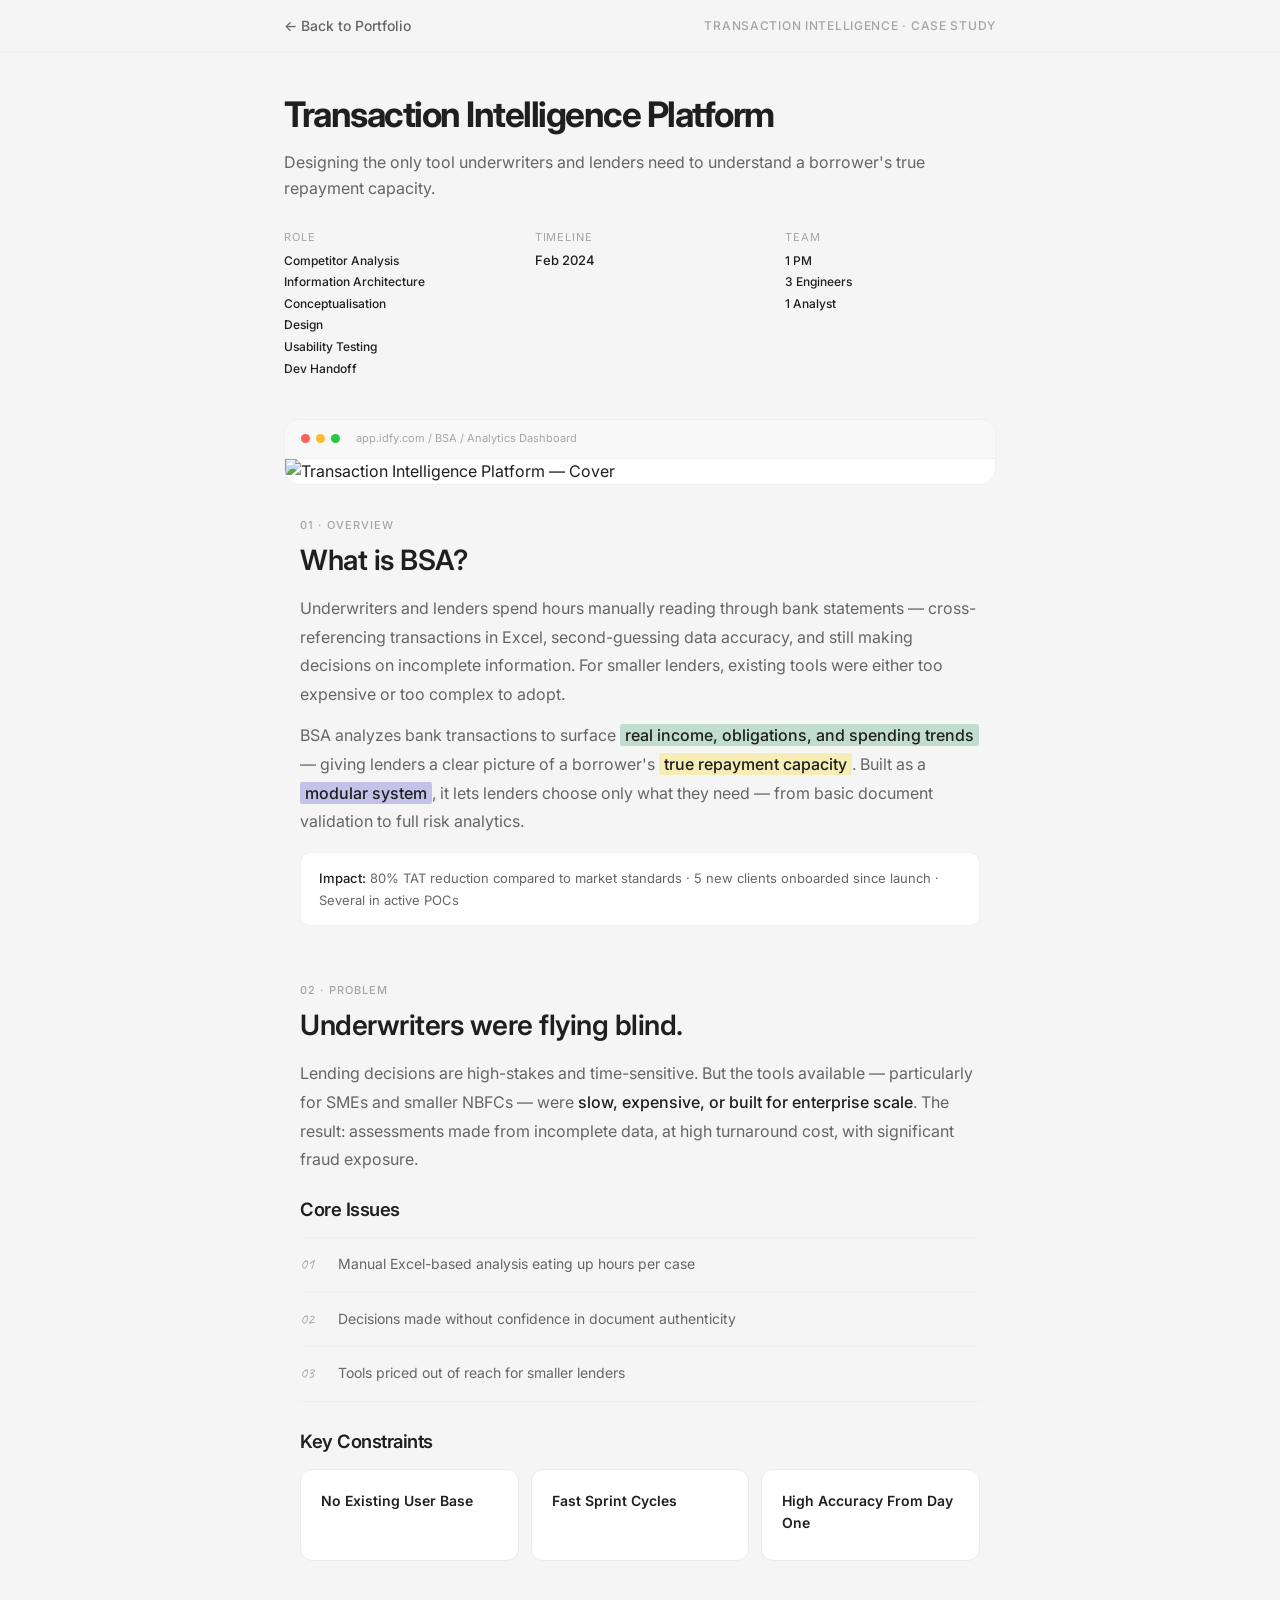
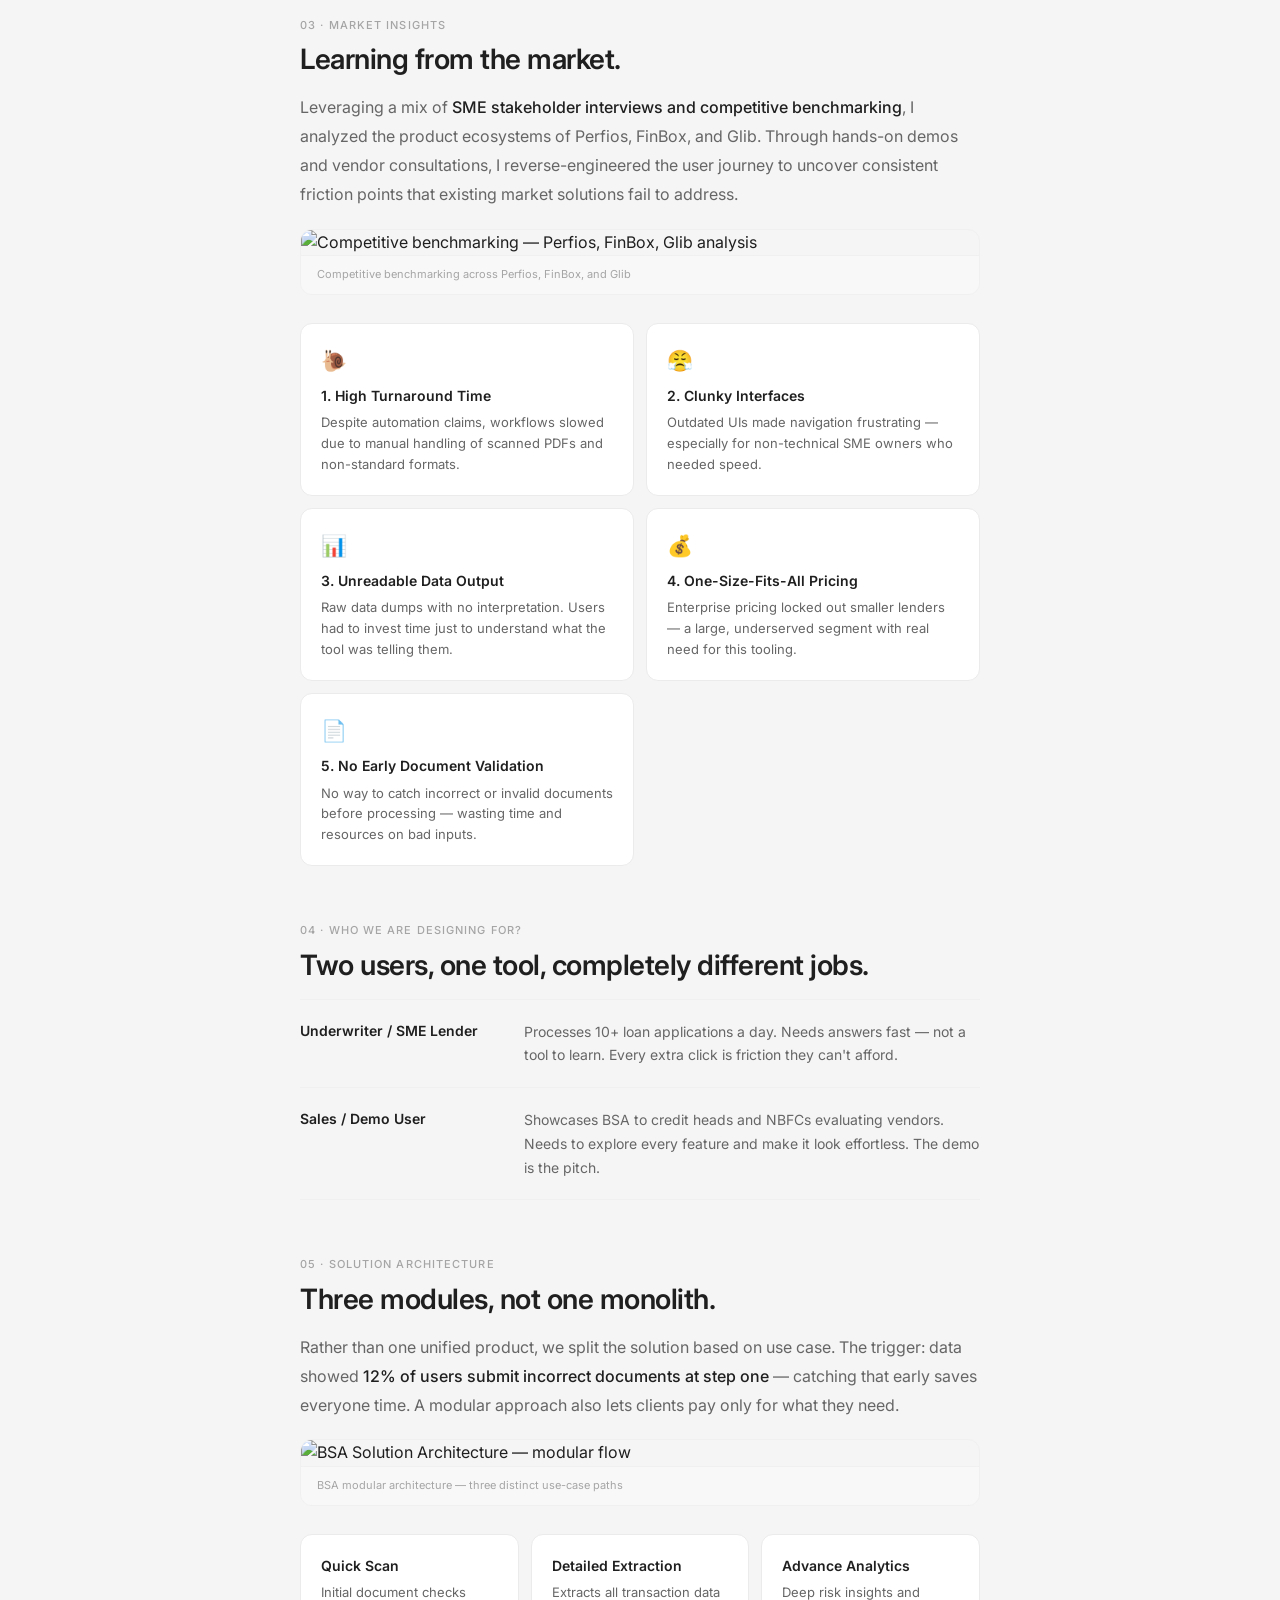
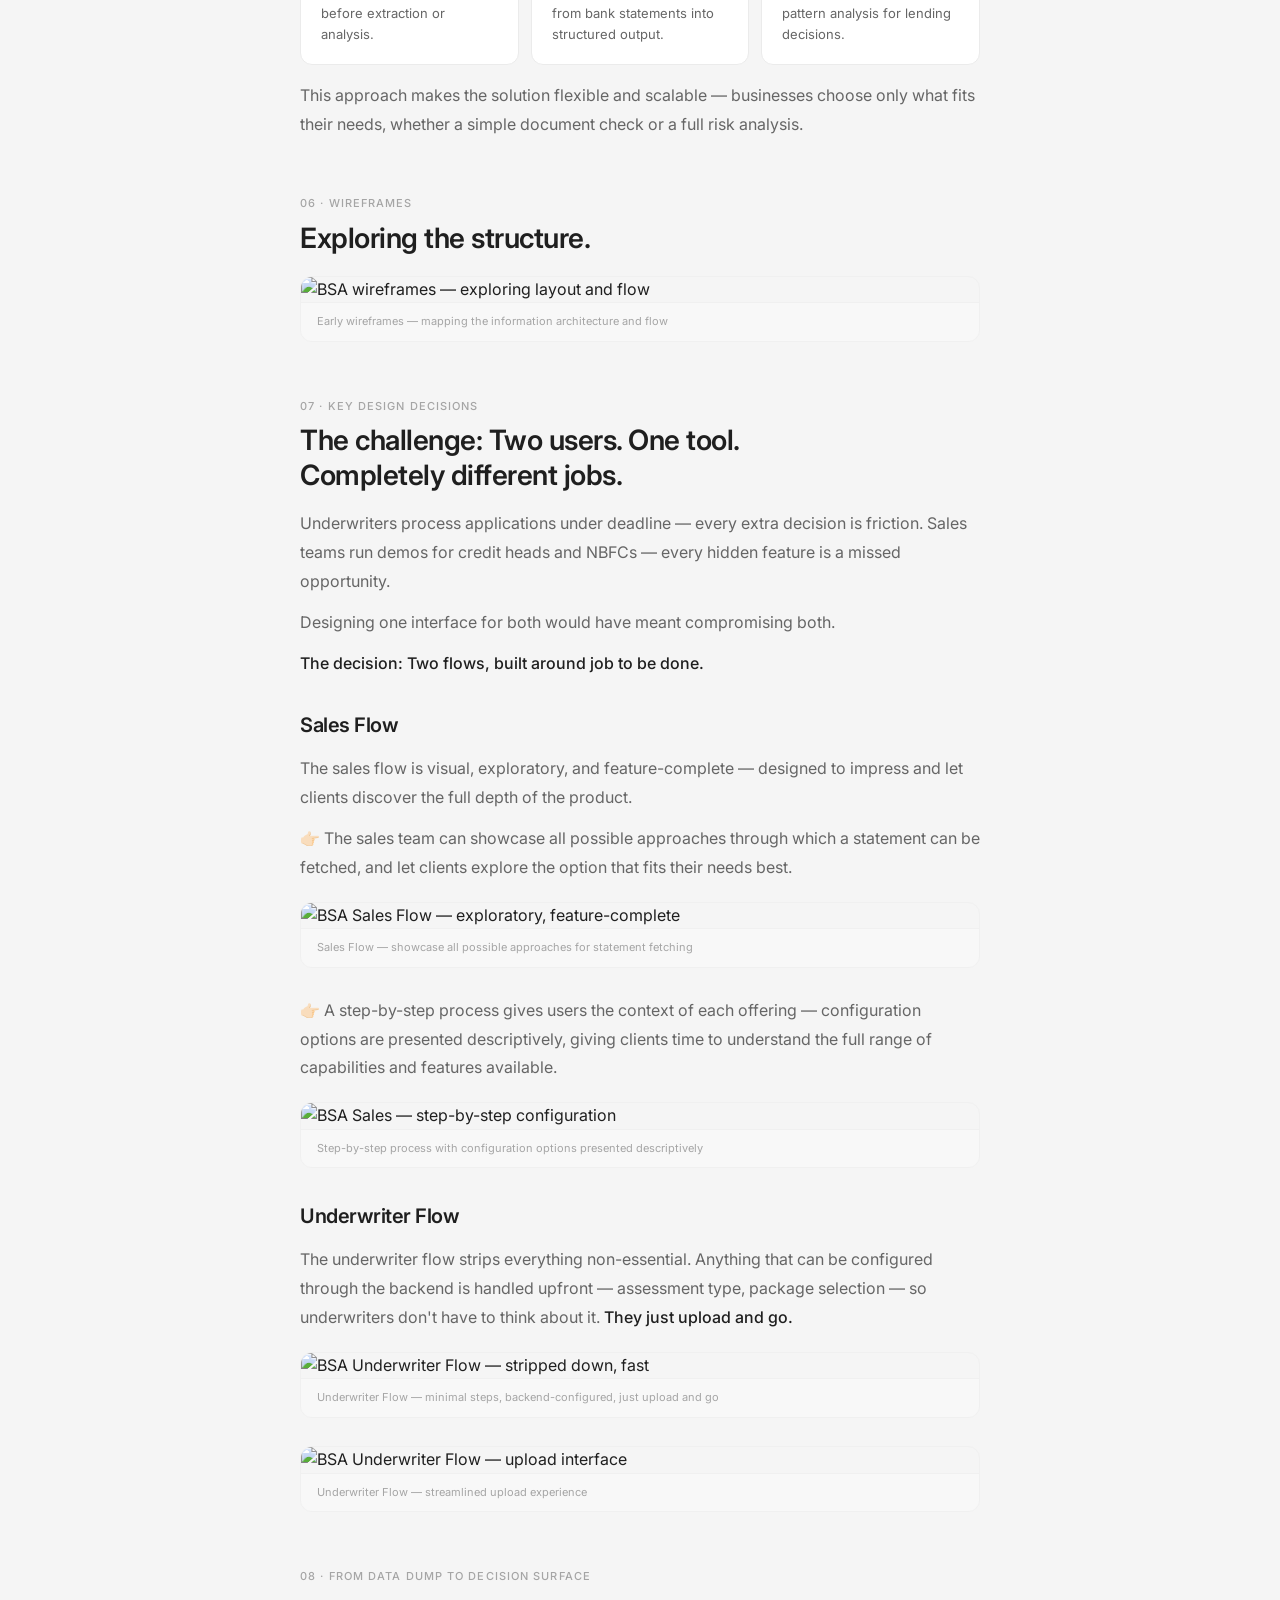
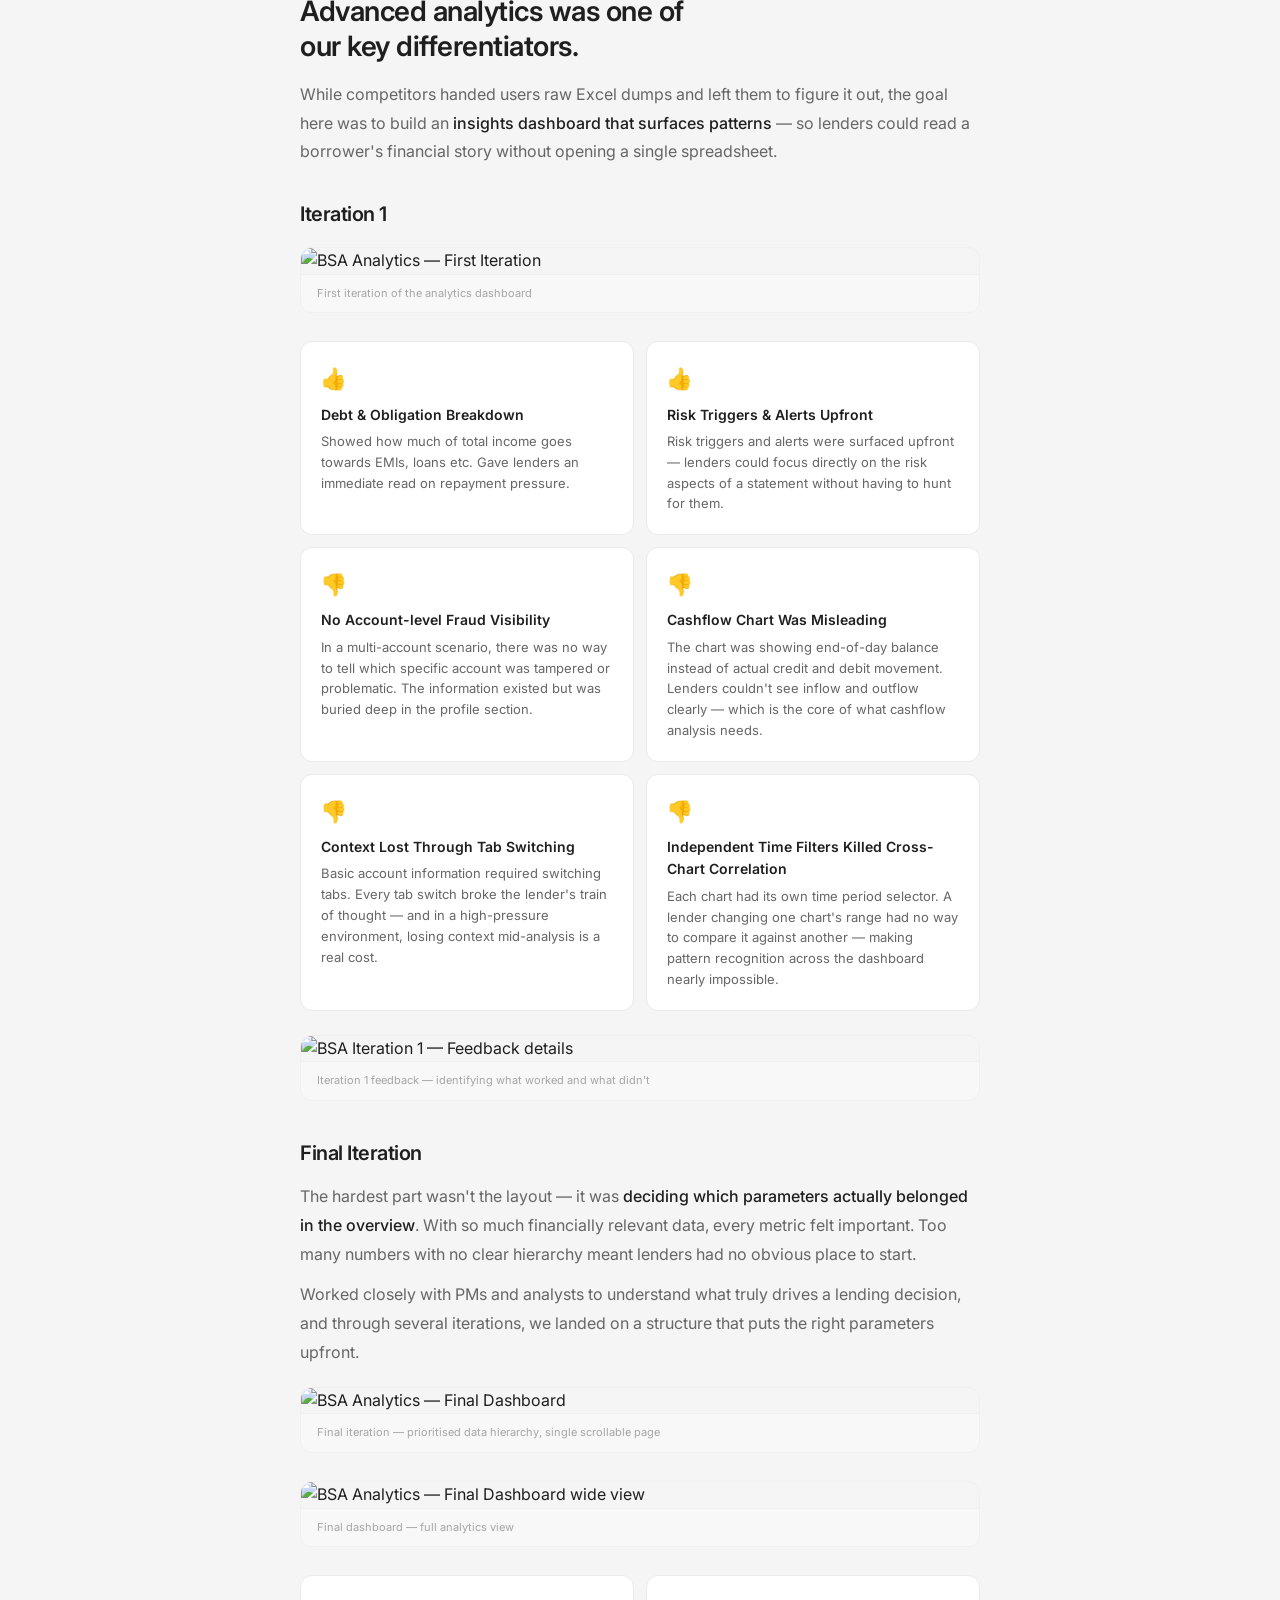
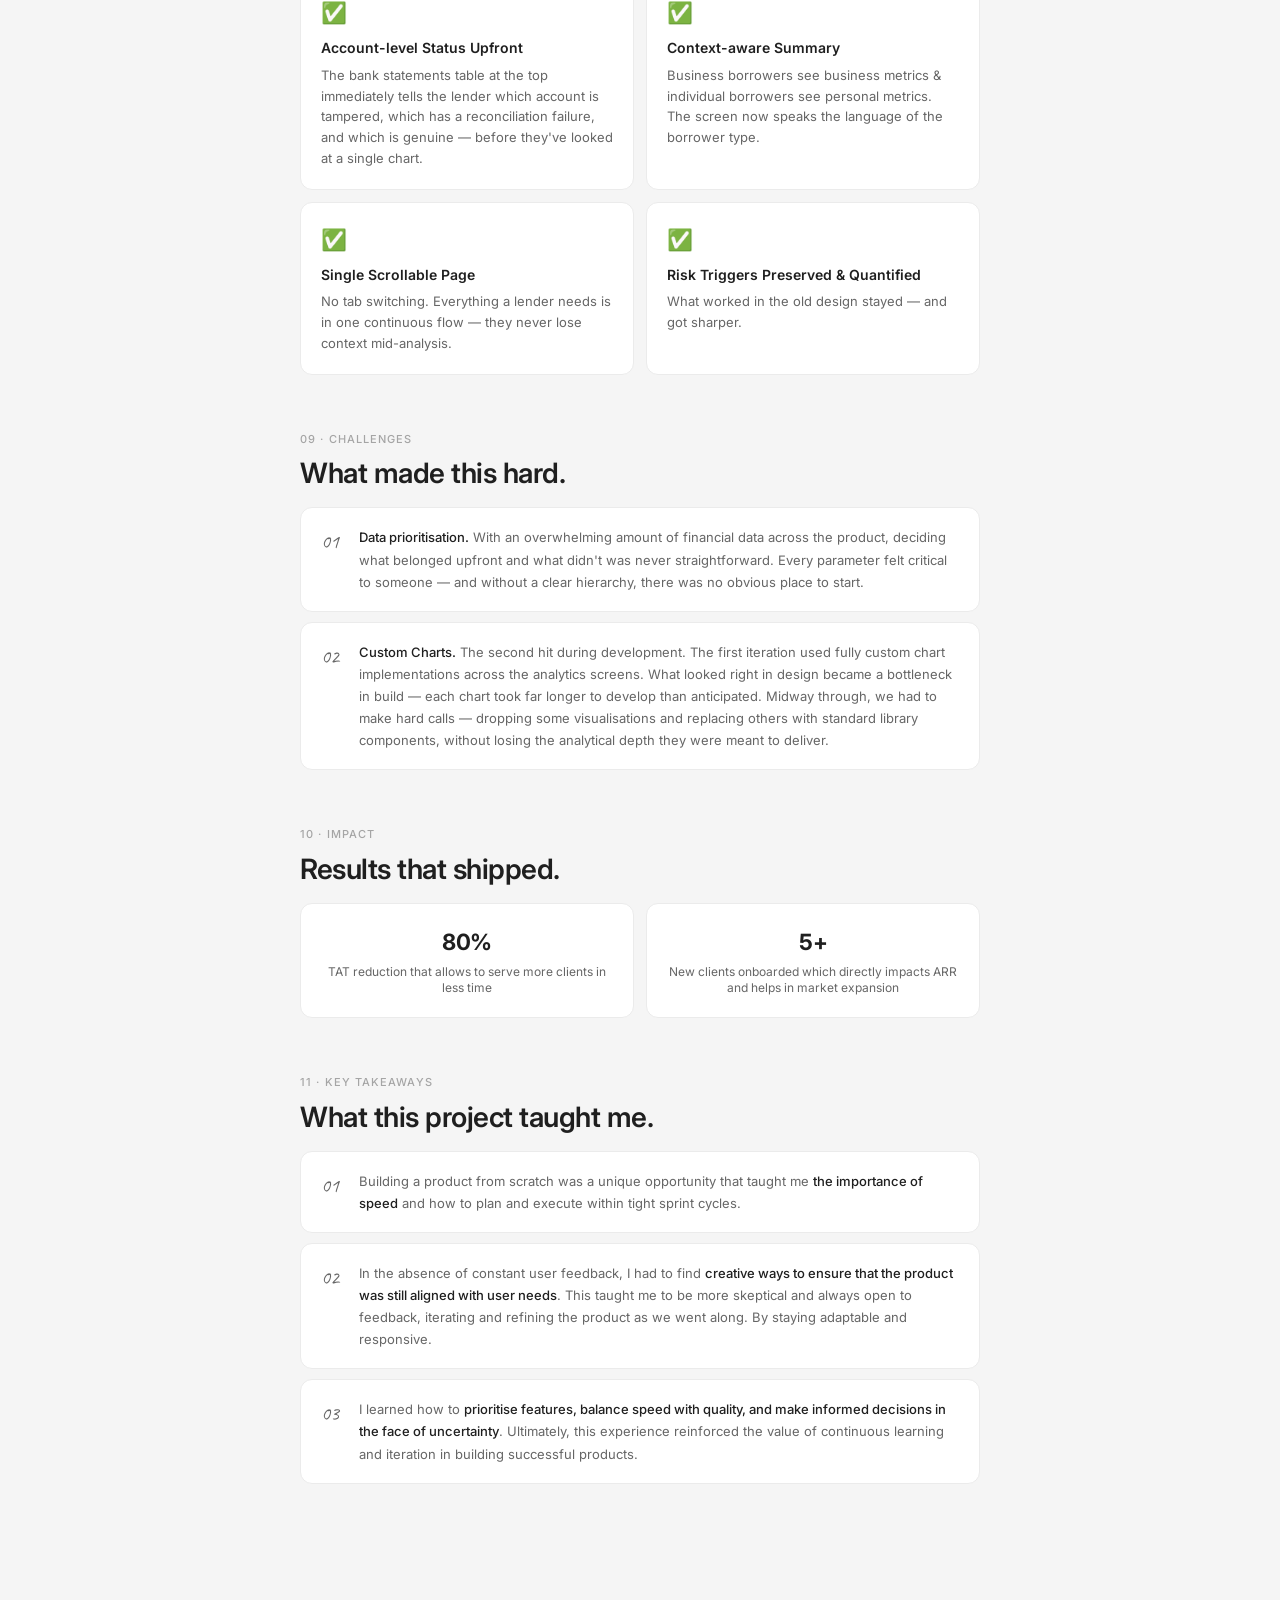
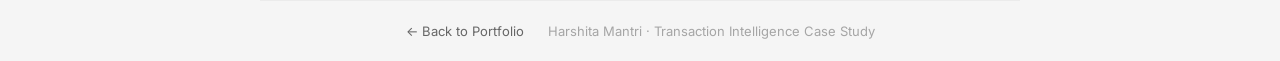
==== commit 5ccb1be5: "feat: section 05 — flow image, updated 3-col cards, plain why text" ====
--- a/bsa/index.html
+++ b/bsa/index.html
@@ -223,26 +223,26 @@
           catching that early saves everyone time. A modular approach also lets clients pay only
           for what they need.
         </p>
-        <div class="cs-cards reveal">
-          <div class="cs-card">
-            <div class="cs-card-icon">✅</div>
-            <div class="cs-card-title">PreCheck</div>
-            <div class="cs-card-desc">Identifies incorrect documents at the initial stage, reducing delays and frustration for lenders.</div>
-          </div>
-          <div class="cs-card">
-            <div class="cs-card-icon">📋</div>
-            <div class="cs-card-title">Excel Extraction</div>
-            <div class="cs-card-desc">Extracts all relevant data from bank statements, ensuring accuracy and completeness.</div>
-          </div>
-          <div class="cs-card">
-            <div class="cs-card-icon">🔍</div>
-            <div class="cs-card-title">Comprehensive Analysis</div>
-            <div class="cs-card-desc">Provides deep insights for risk assessment and decision-making.</div>
-          </div>
-        </div>
-        <p class="cs-p reveal" style="margin-top:16px; font-style:italic;">
-          Why? This approach makes our solution flexible and scalable, allowing businesses to choose
-          what fits their needs — whether a simple document check or a full analysis.
+        <div class="cs-img-wrap reveal">
+          <img src="../assets/images/bsa_flow.png" alt="BSA Solution Architecture — modular flow">
+          <div class="cs-img-caption">BSA modular architecture — three distinct use-case paths</div>
+        </div>
+        <div class="cs-cards cs-cards--3col reveal">
+          <div class="cs-card">
+            <div class="cs-card-title">Quick Scan</div>
+            <div class="cs-card-desc">Initial document checks before extraction or analysis.</div>
+          </div>
+          <div class="cs-card">
+            <div class="cs-card-title">Detailed Extraction</div>
+            <div class="cs-card-desc">Extracts all transaction data from bank statements into structured output.</div>
+          </div>
+          <div class="cs-card">
+            <div class="cs-card-title">Advance Analytics</div>
+            <div class="cs-card-desc">Deep risk insights and pattern analysis for lending decisions.</div>
+          </div>
+        </div>
+        <p class="cs-p reveal" style="margin-top:16px;">
+          This approach makes the solution flexible and scalable — businesses choose only what fits their needs, whether a simple document check or a full risk analysis.
         </p>
       </div>
 
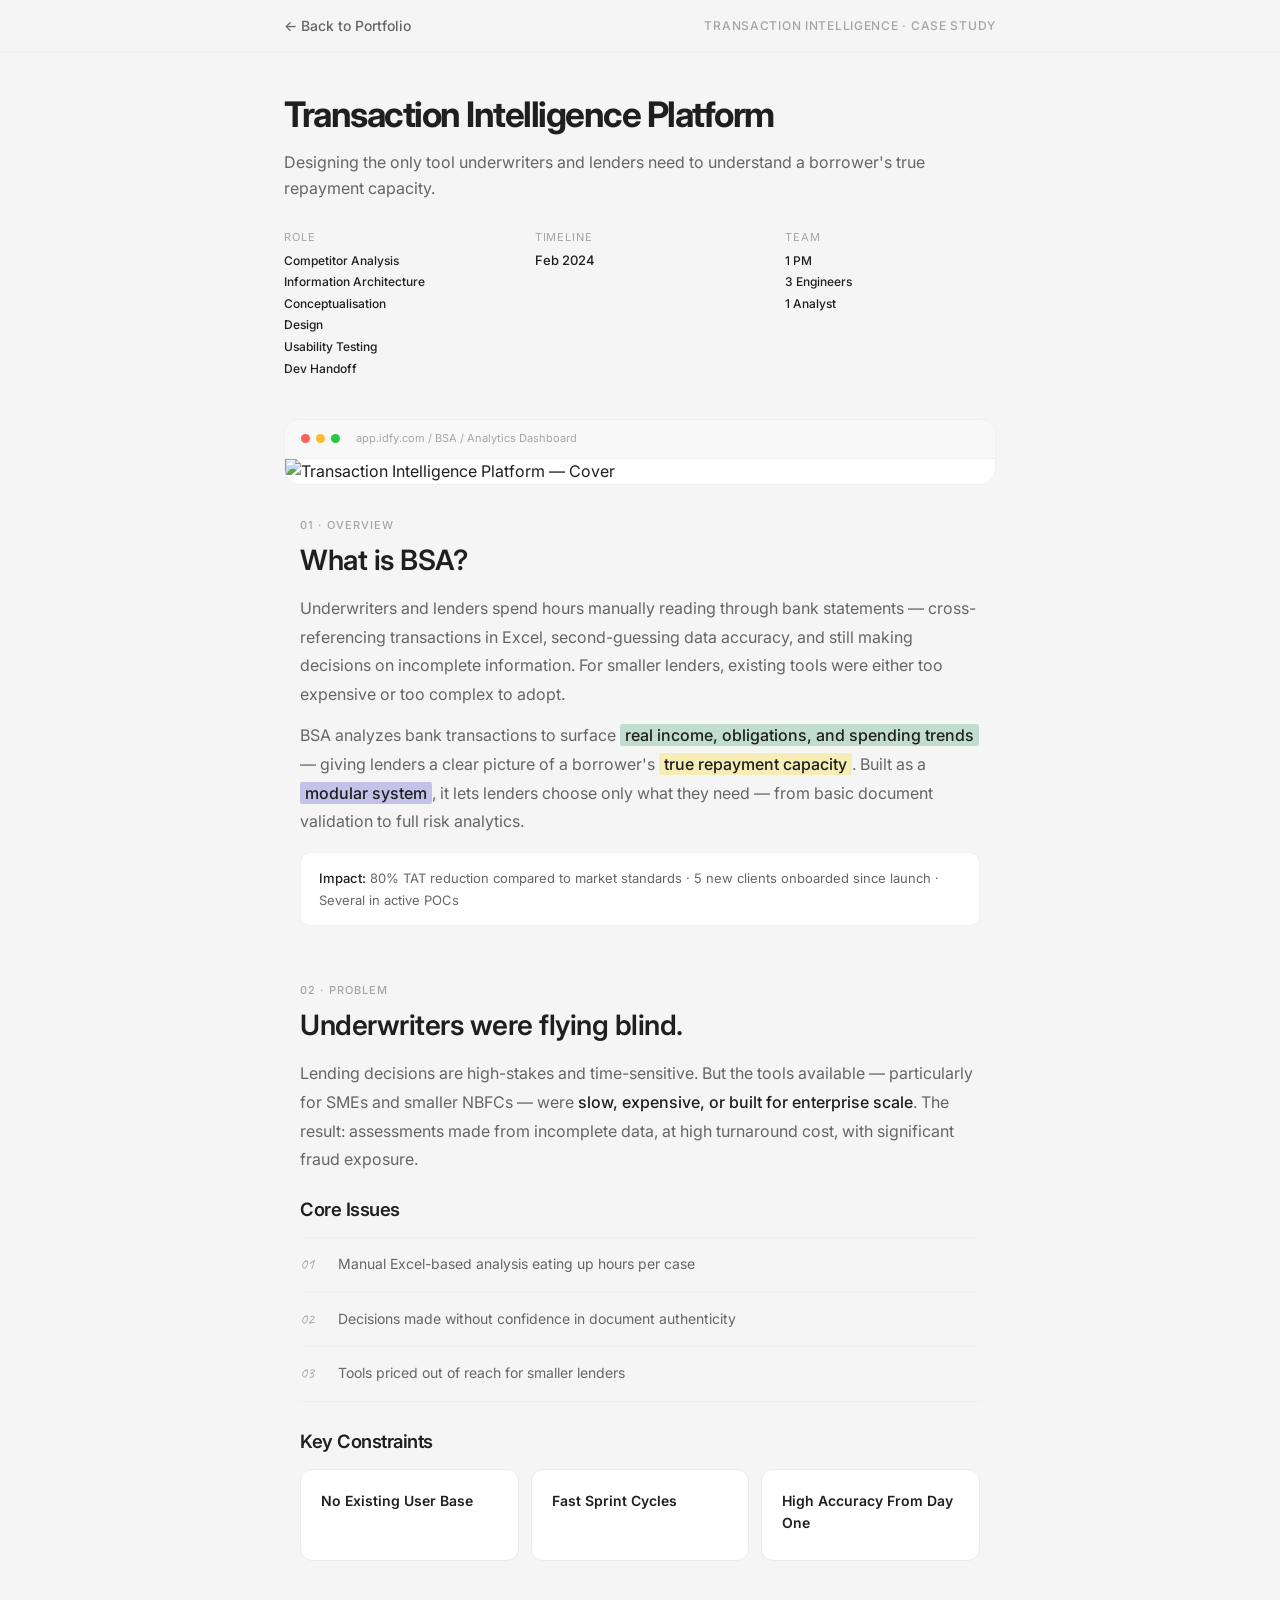
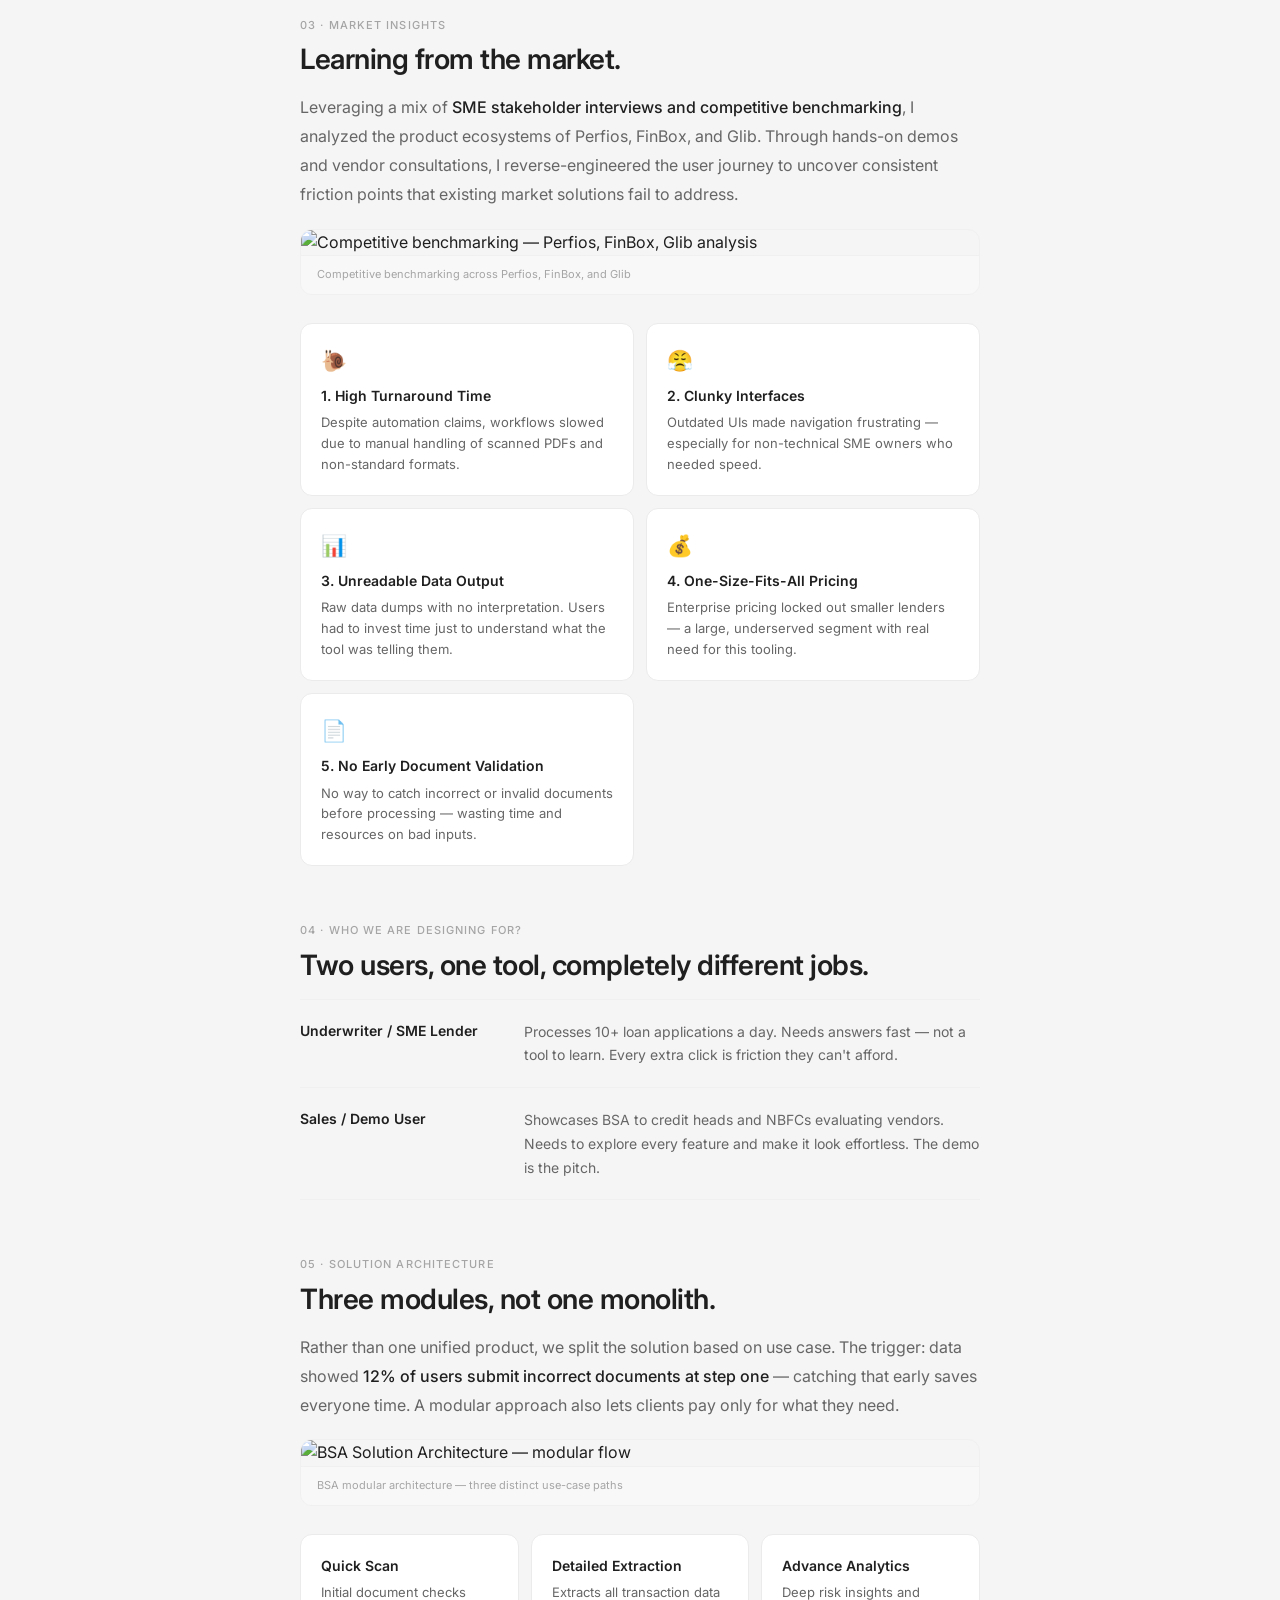
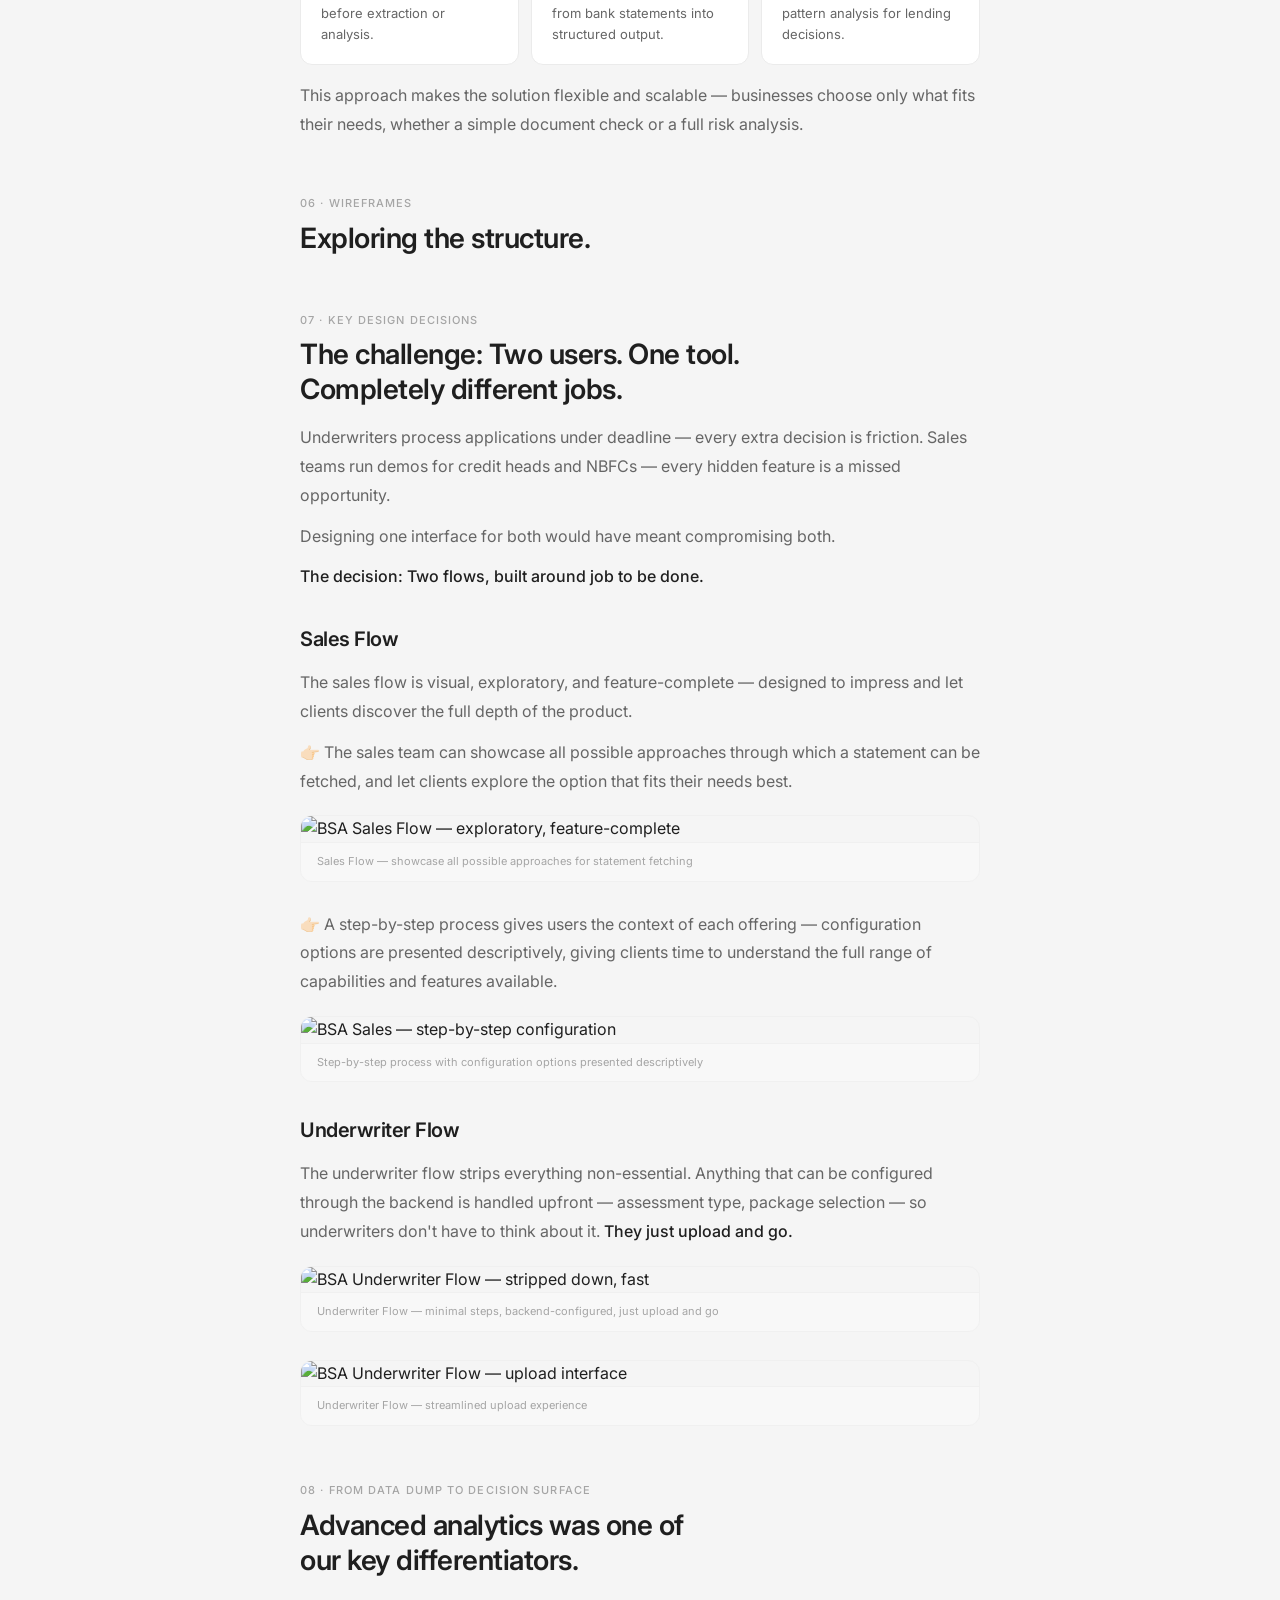
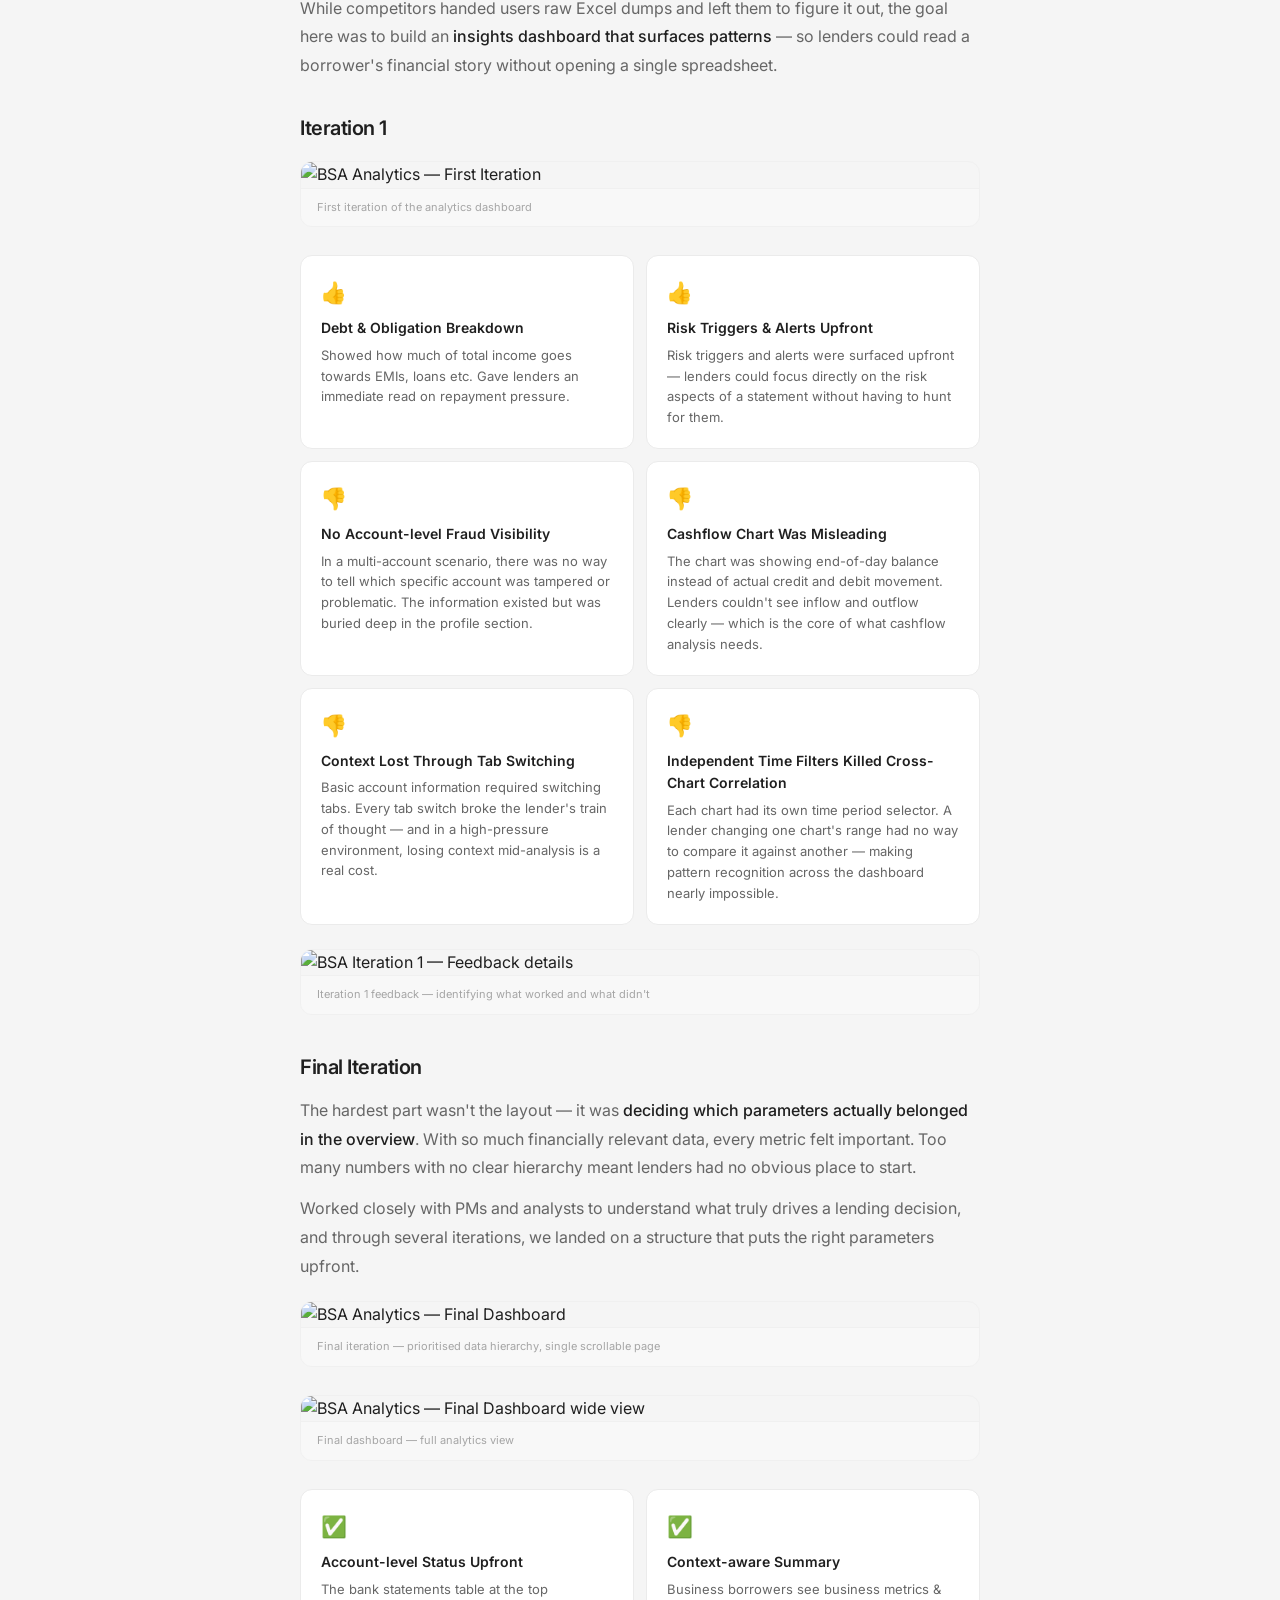
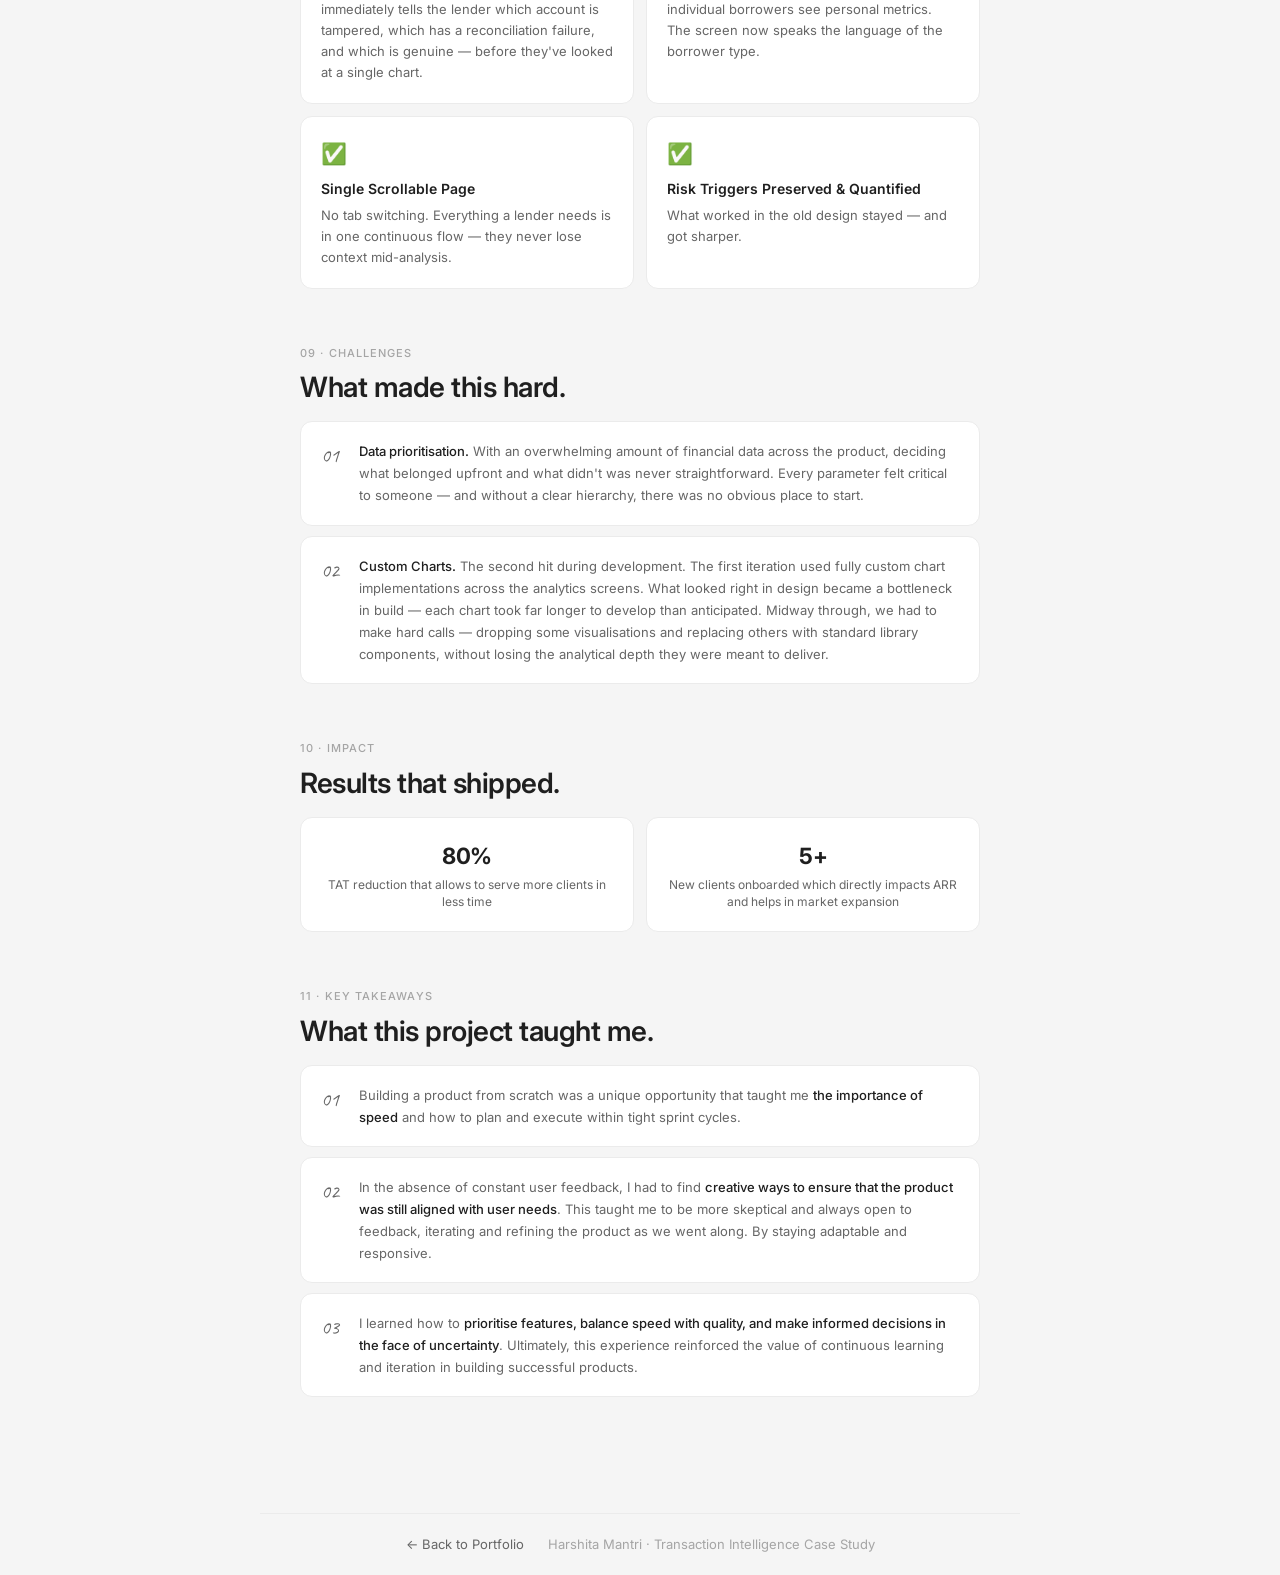
==== commit 6ec76ae4: "fix: remove wireframes image from section 06" ====
--- a/bsa/index.html
+++ b/bsa/index.html
@@ -250,10 +250,6 @@
       <div class="cs-section" id="s-wireframes">
         <div class="cs-section-label reveal">06 · Wireframes</div>
         <h2 class="cs-section-title reveal">Exploring the structure.</h2>
-        <div class="cs-img-wrap reveal">
-          <img src="../assets/images/bsa_wireframes.png" alt="BSA wireframes — exploring layout and flow">
-          <div class="cs-img-caption">Early wireframes — mapping the information architecture and flow</div>
-        </div>
       </div>
 
       <!-- Key Design Decisions -->
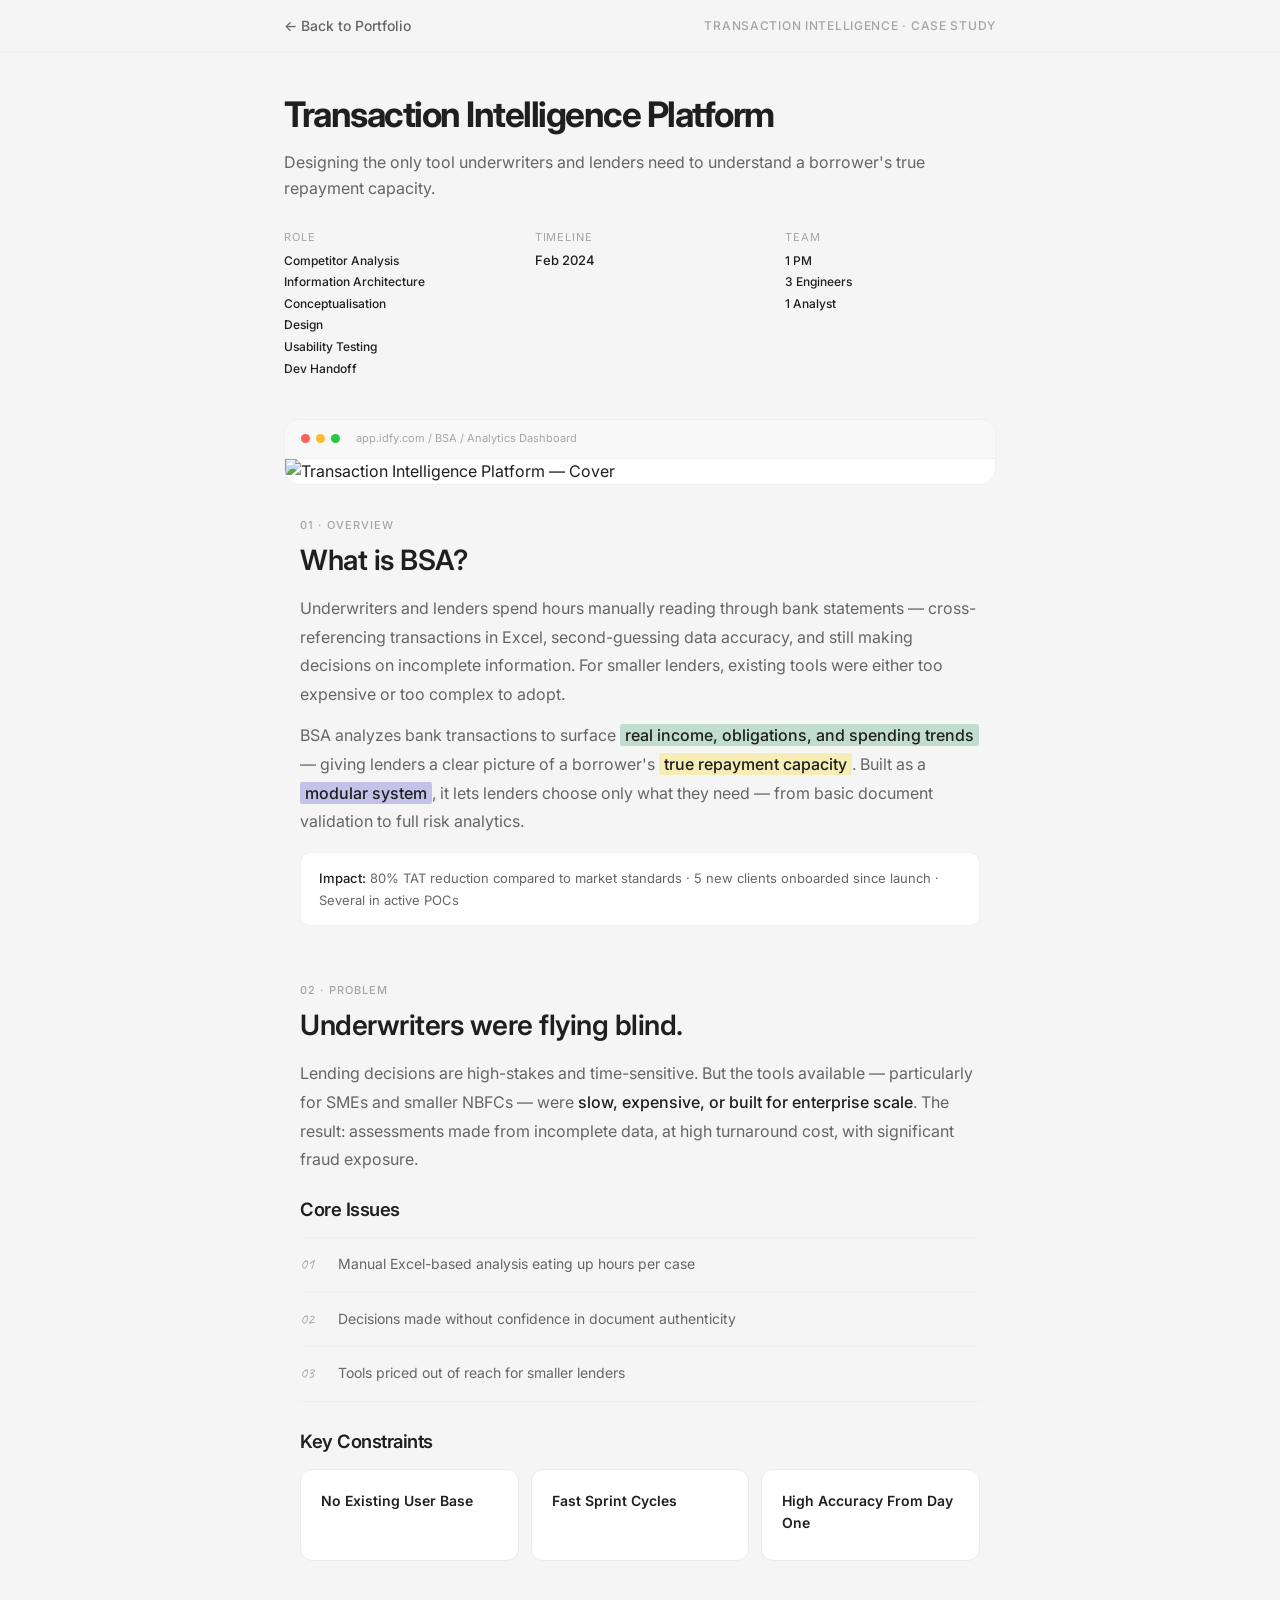
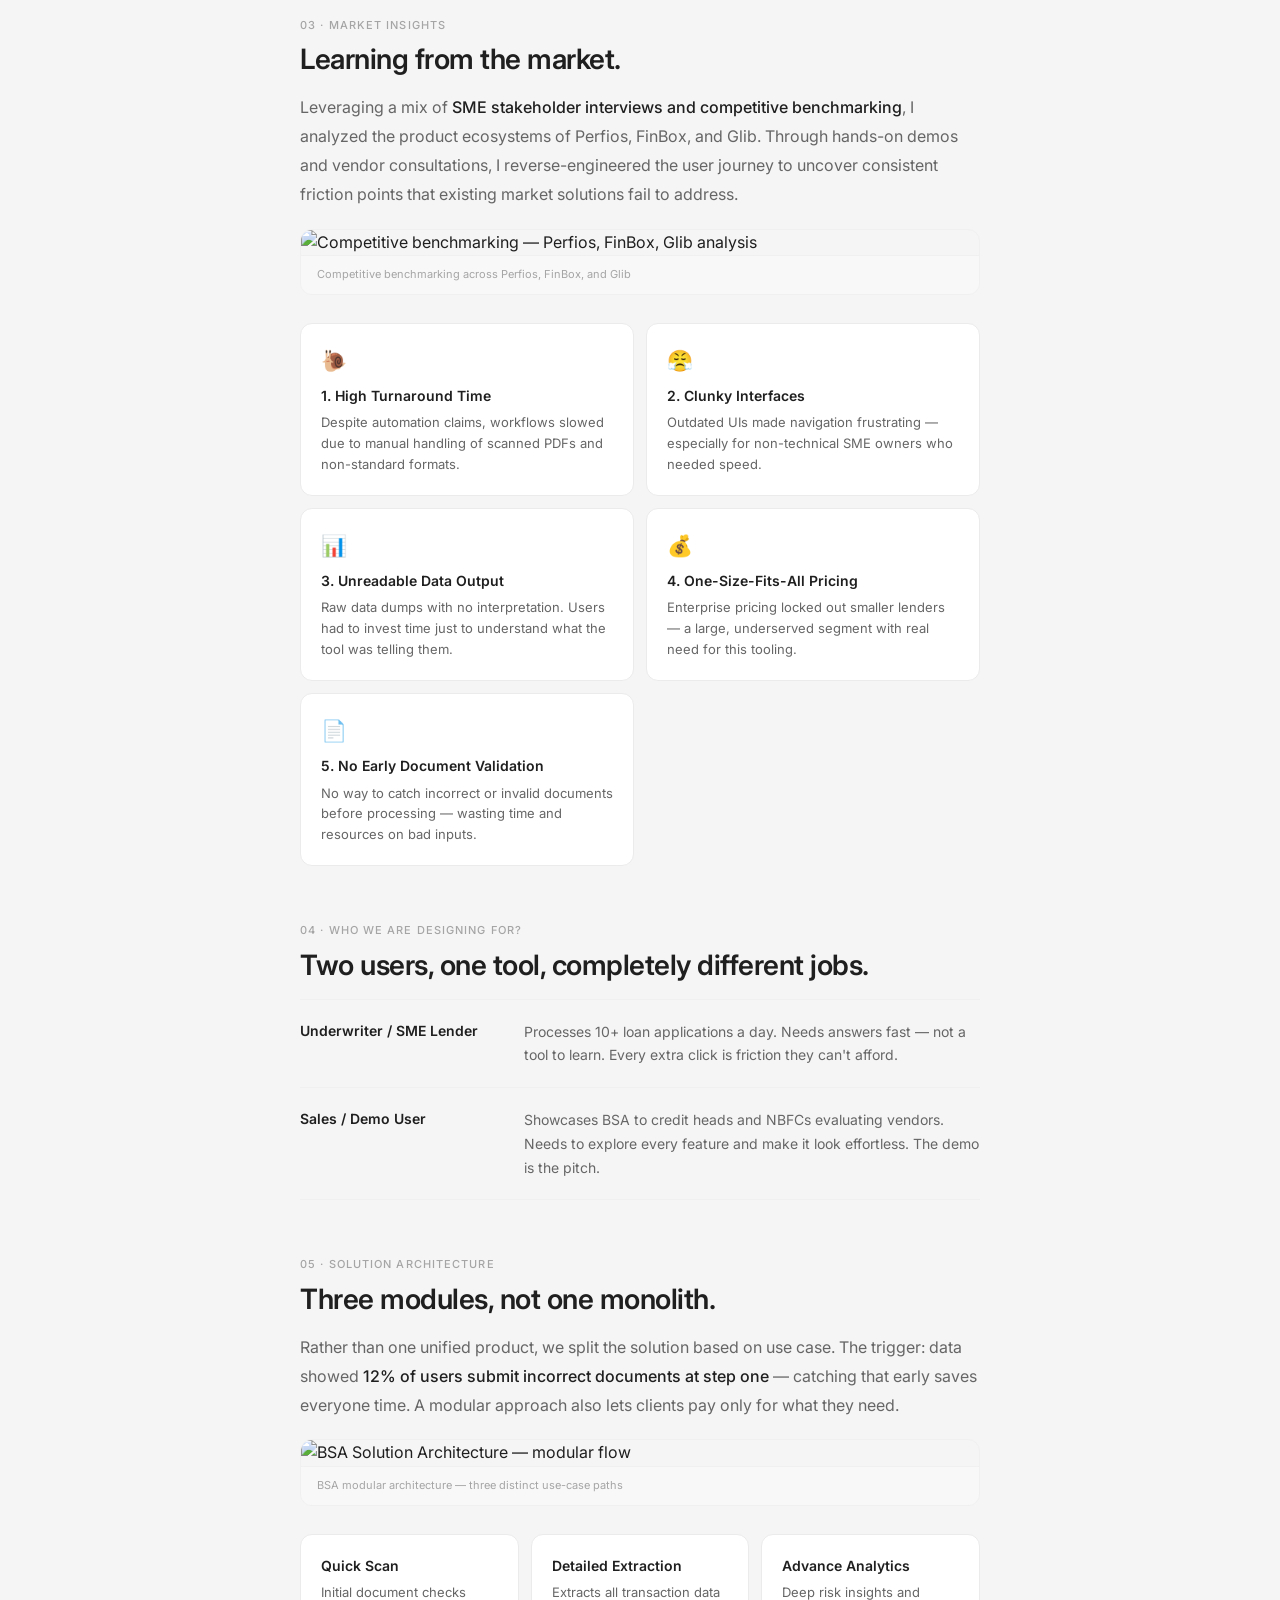
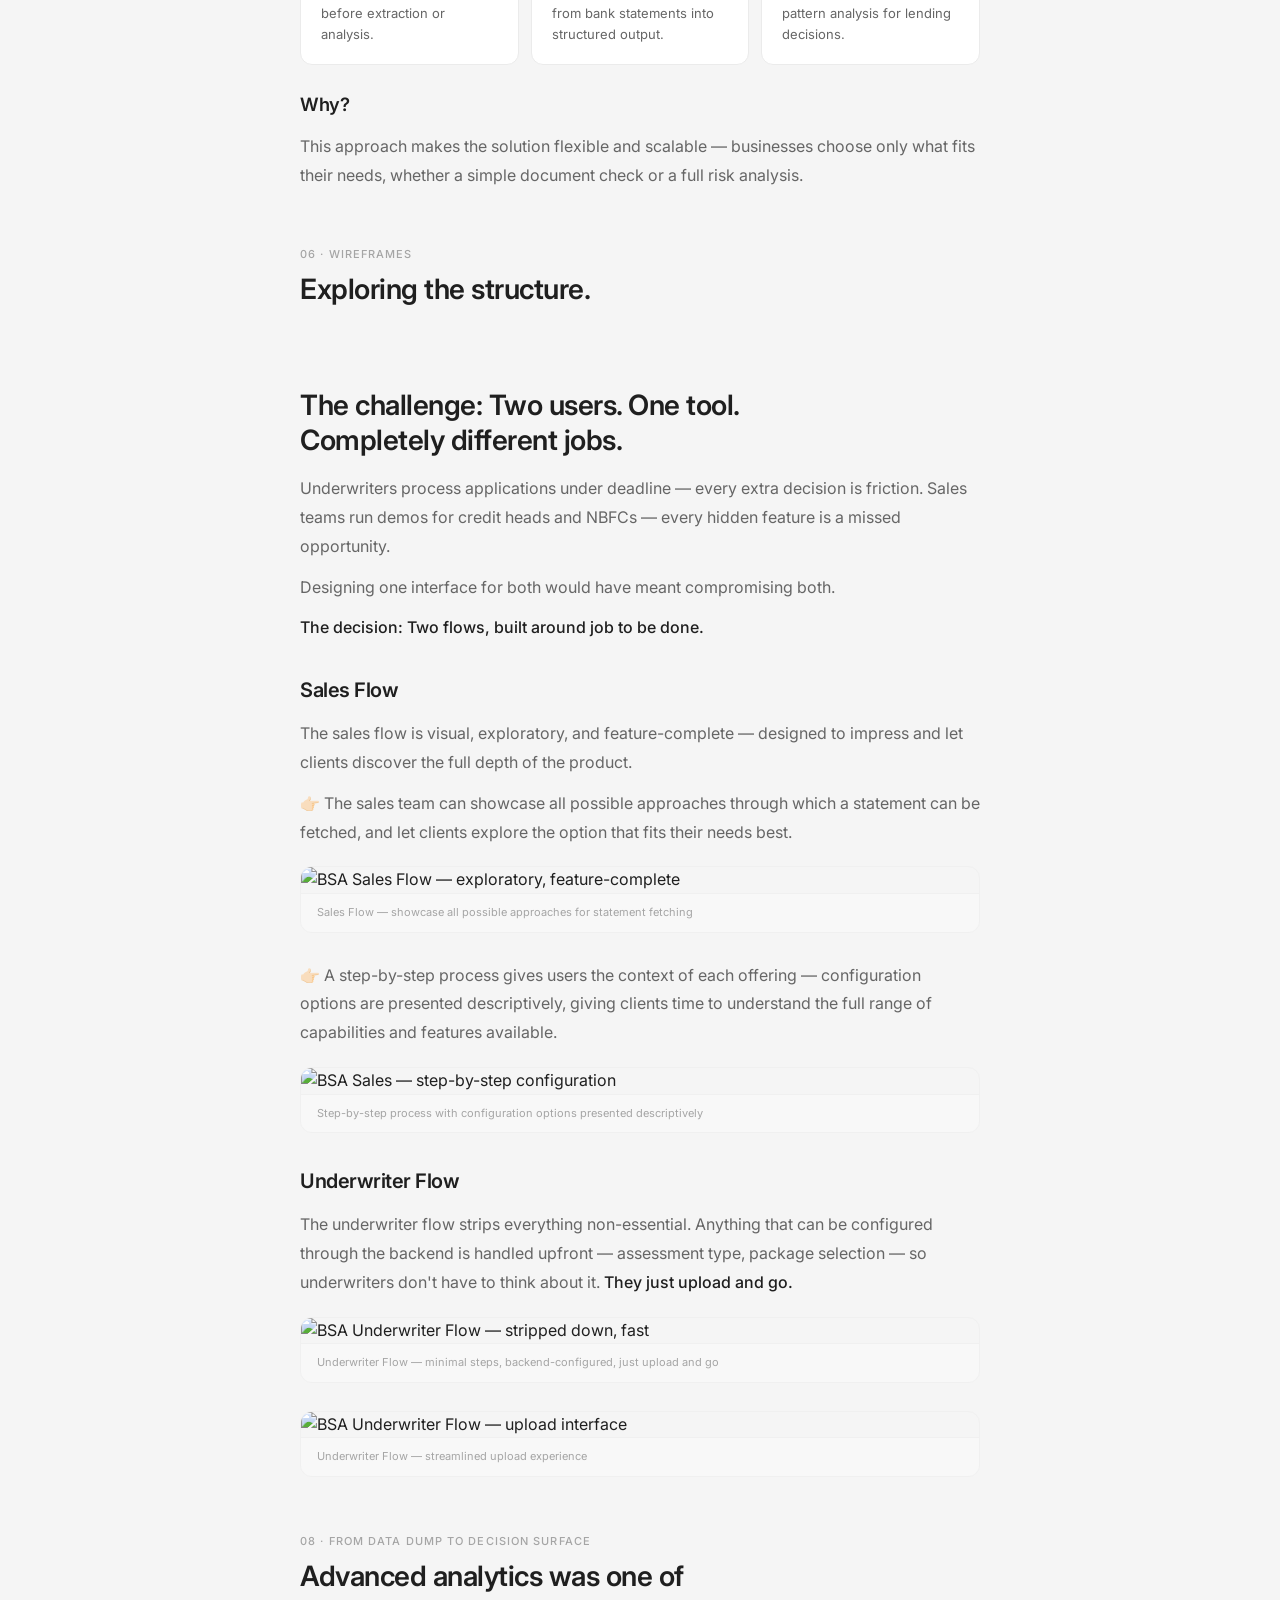
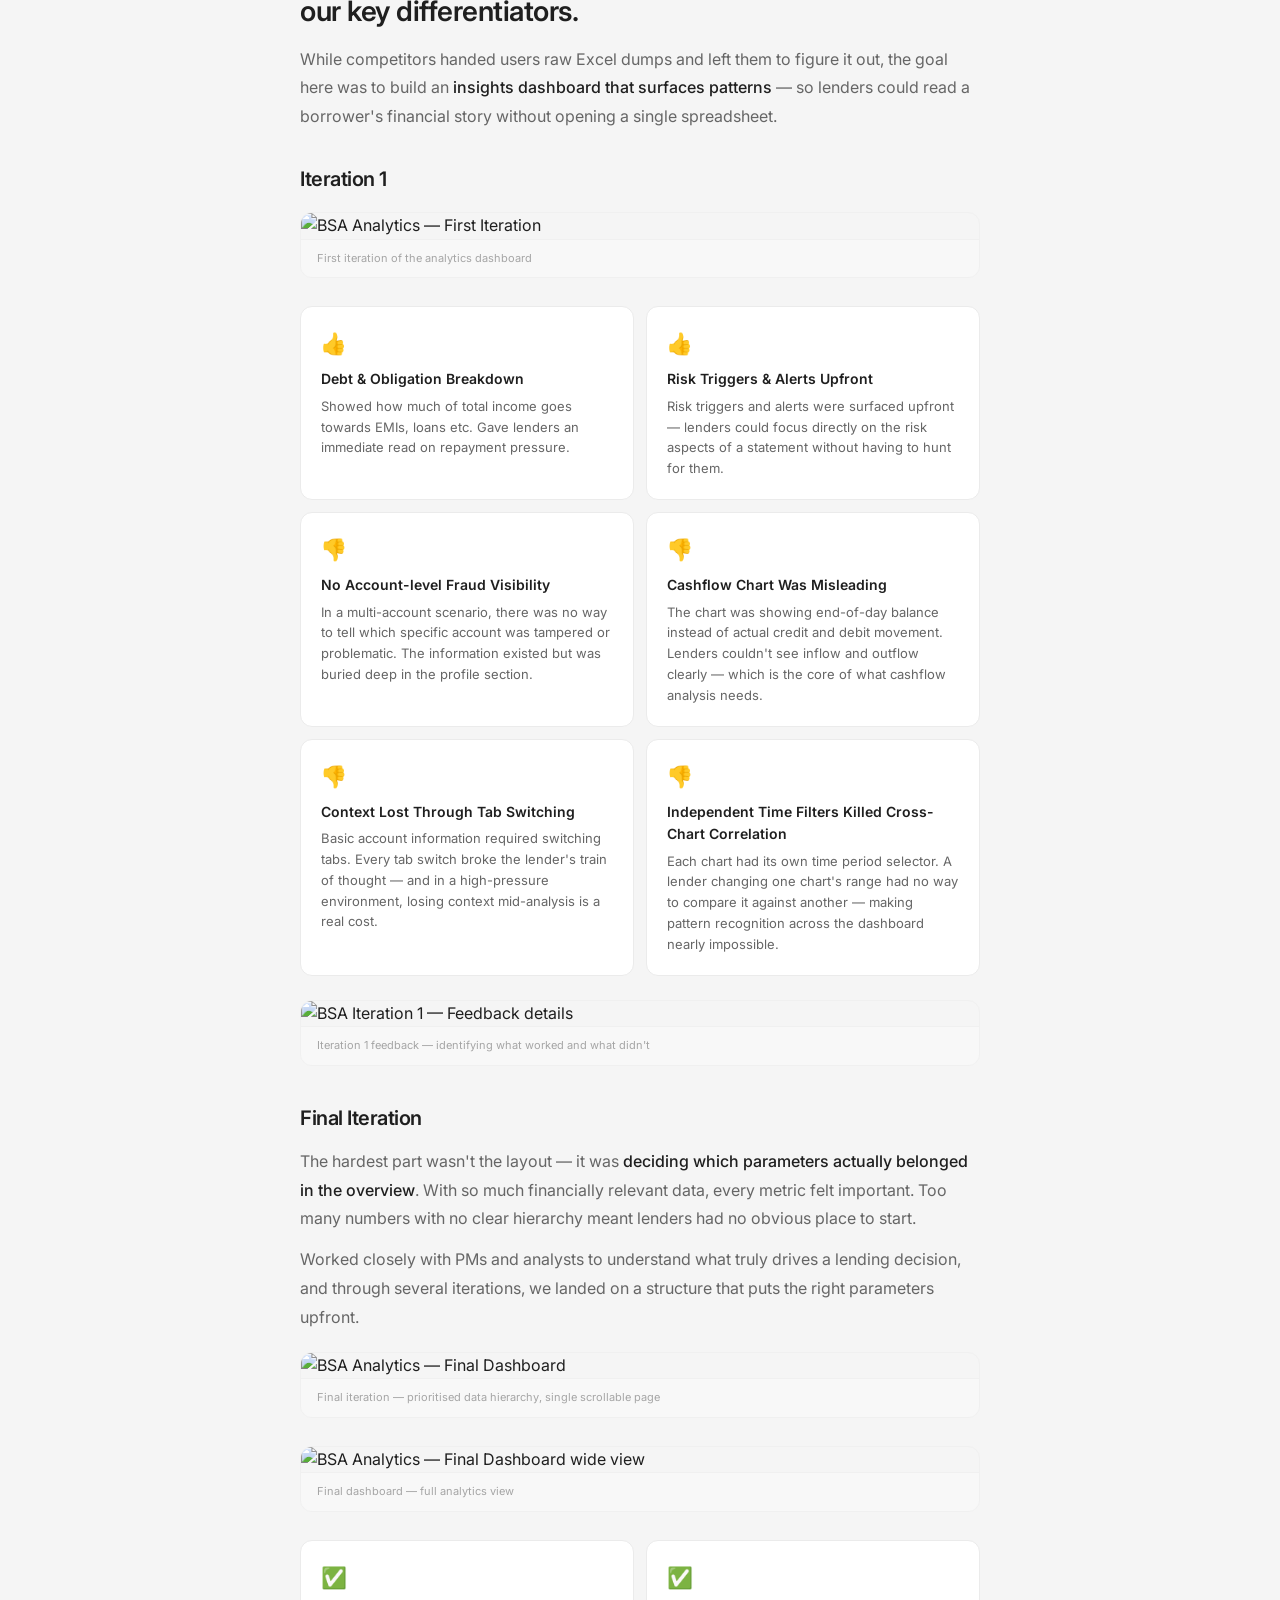
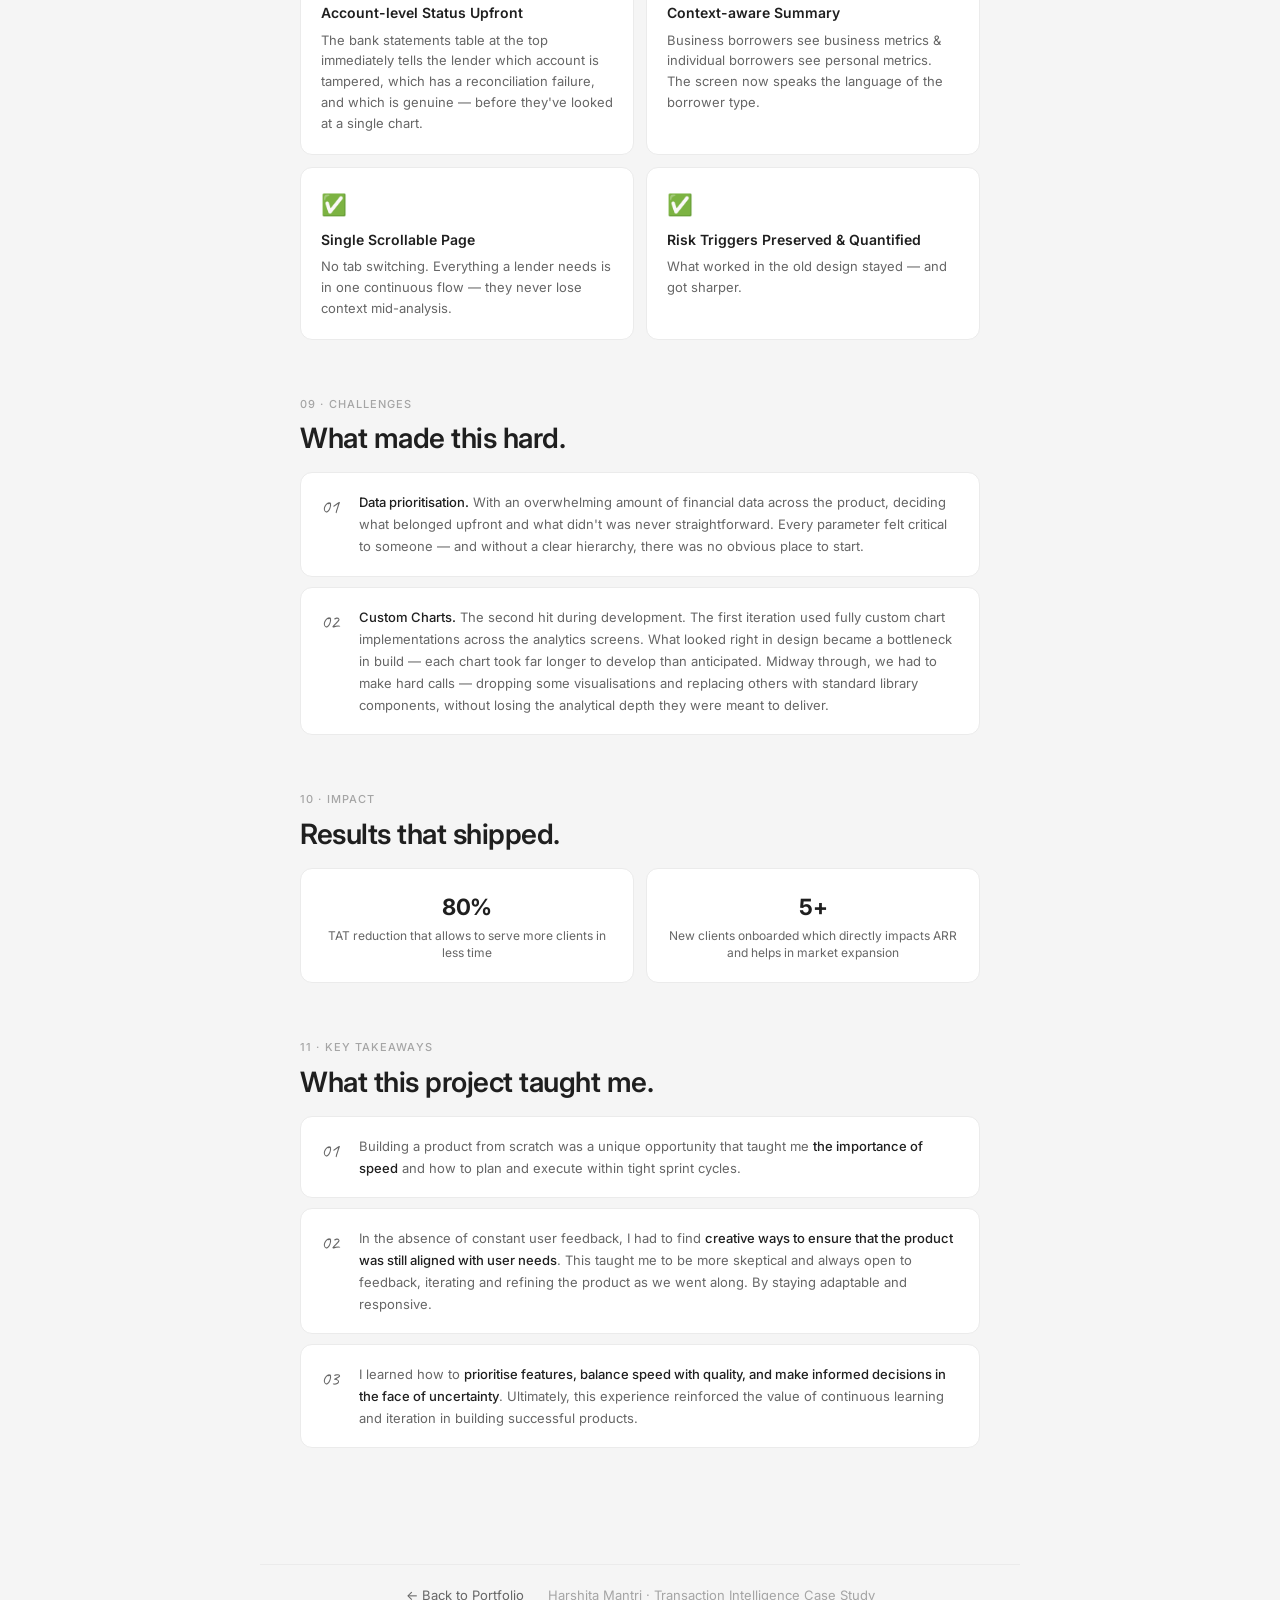
==== commit c60c7a3e: "feat: add Why? heading above architecture rationale text" ====
--- a/bsa/index.html
+++ b/bsa/index.html
@@ -241,7 +241,8 @@
             <div class="cs-card-desc">Deep risk insights and pattern analysis for lending decisions.</div>
           </div>
         </div>
-        <p class="cs-p reveal" style="margin-top:16px;">
+        <h3 class="cs-section-title reveal" style="font-size:1.15rem; margin-top:28px;">Why?</h3>
+        <p class="cs-p reveal">
           This approach makes the solution flexible and scalable — businesses choose only what fits their needs, whether a simple document check or a full risk analysis.
         </p>
       </div>
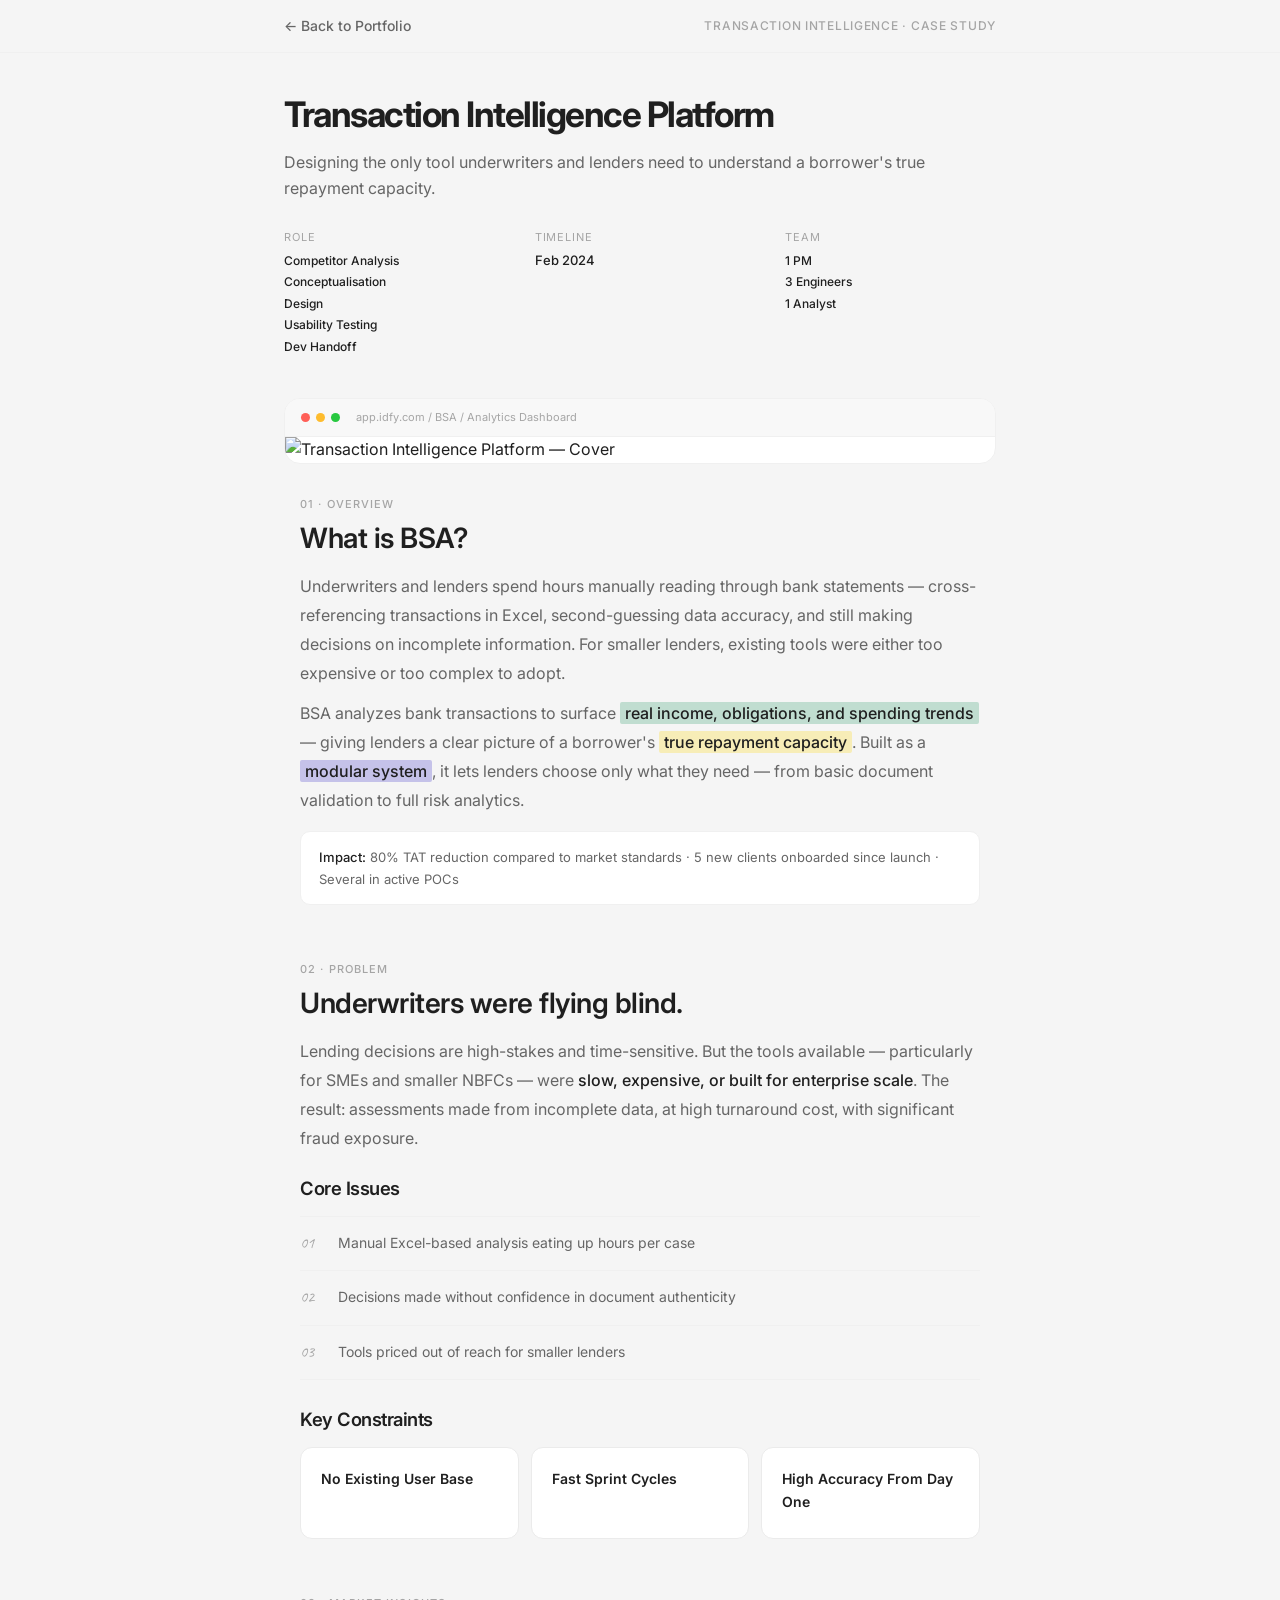
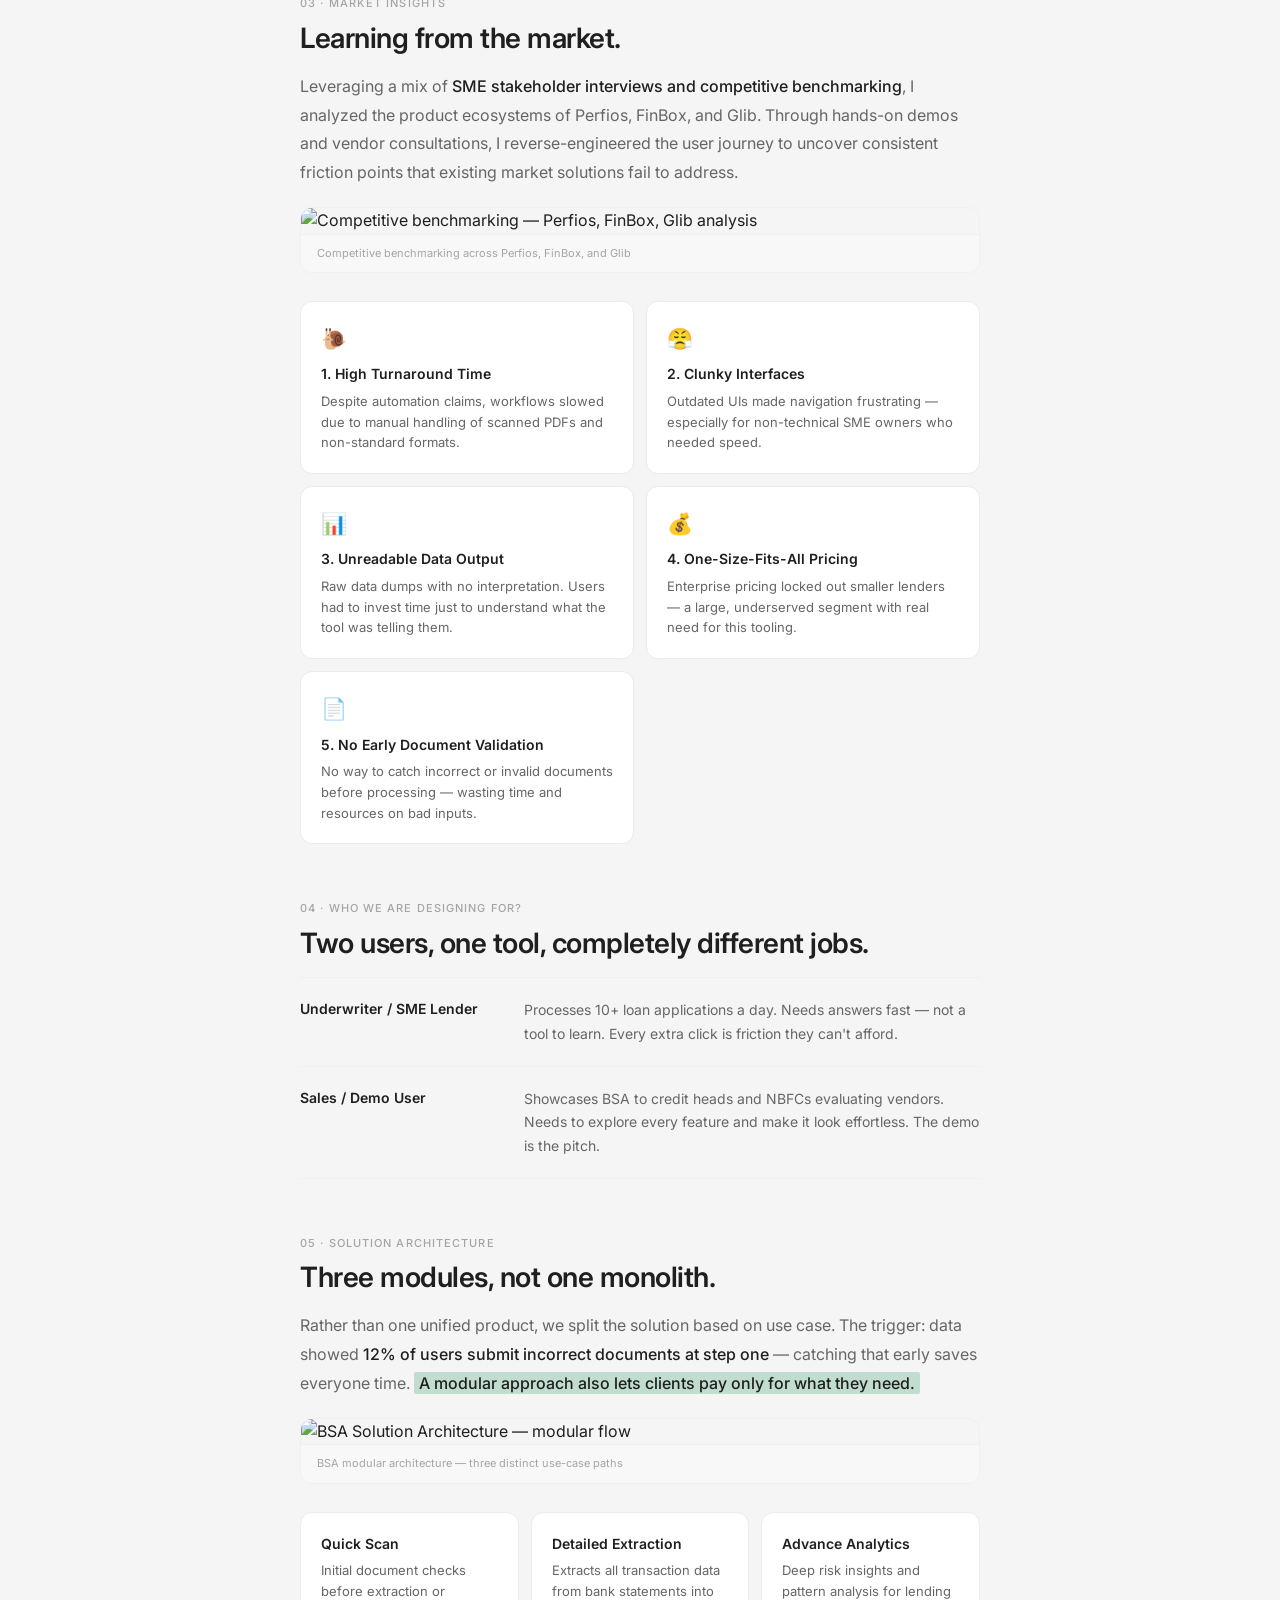
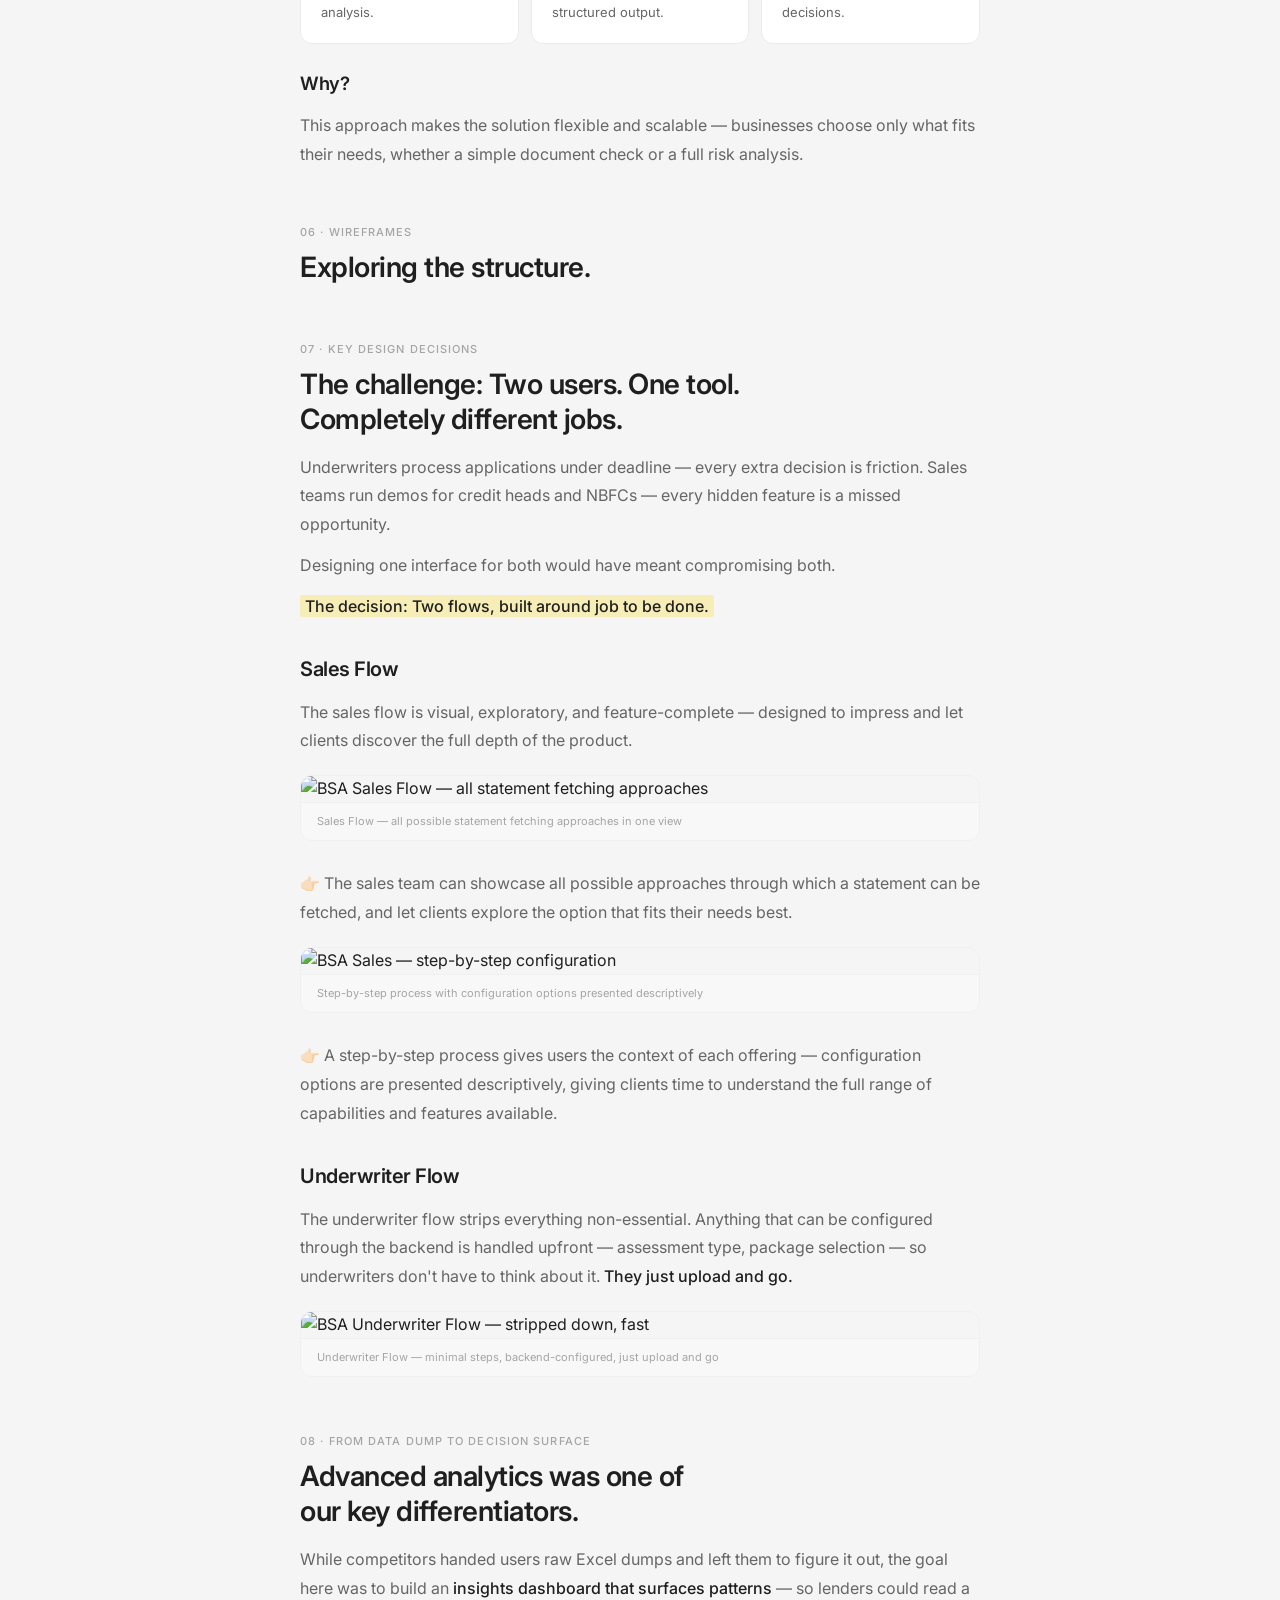
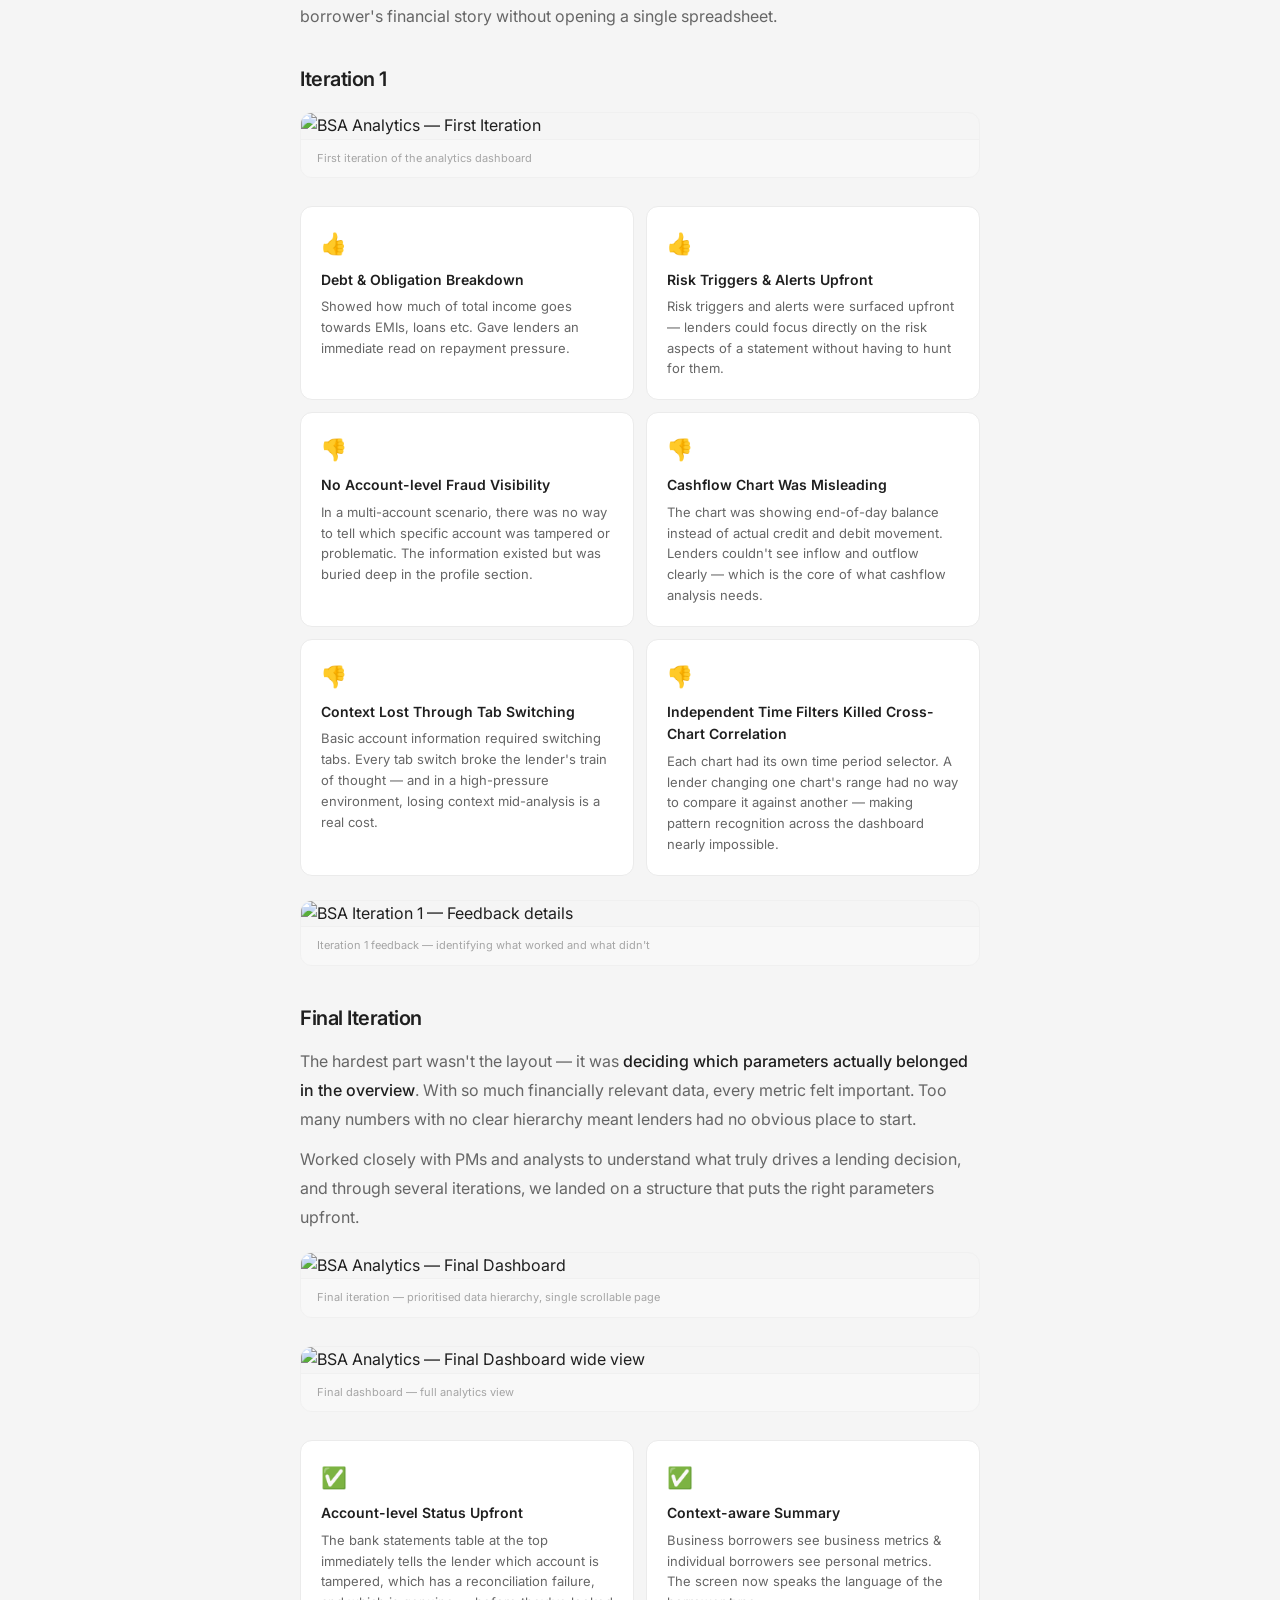
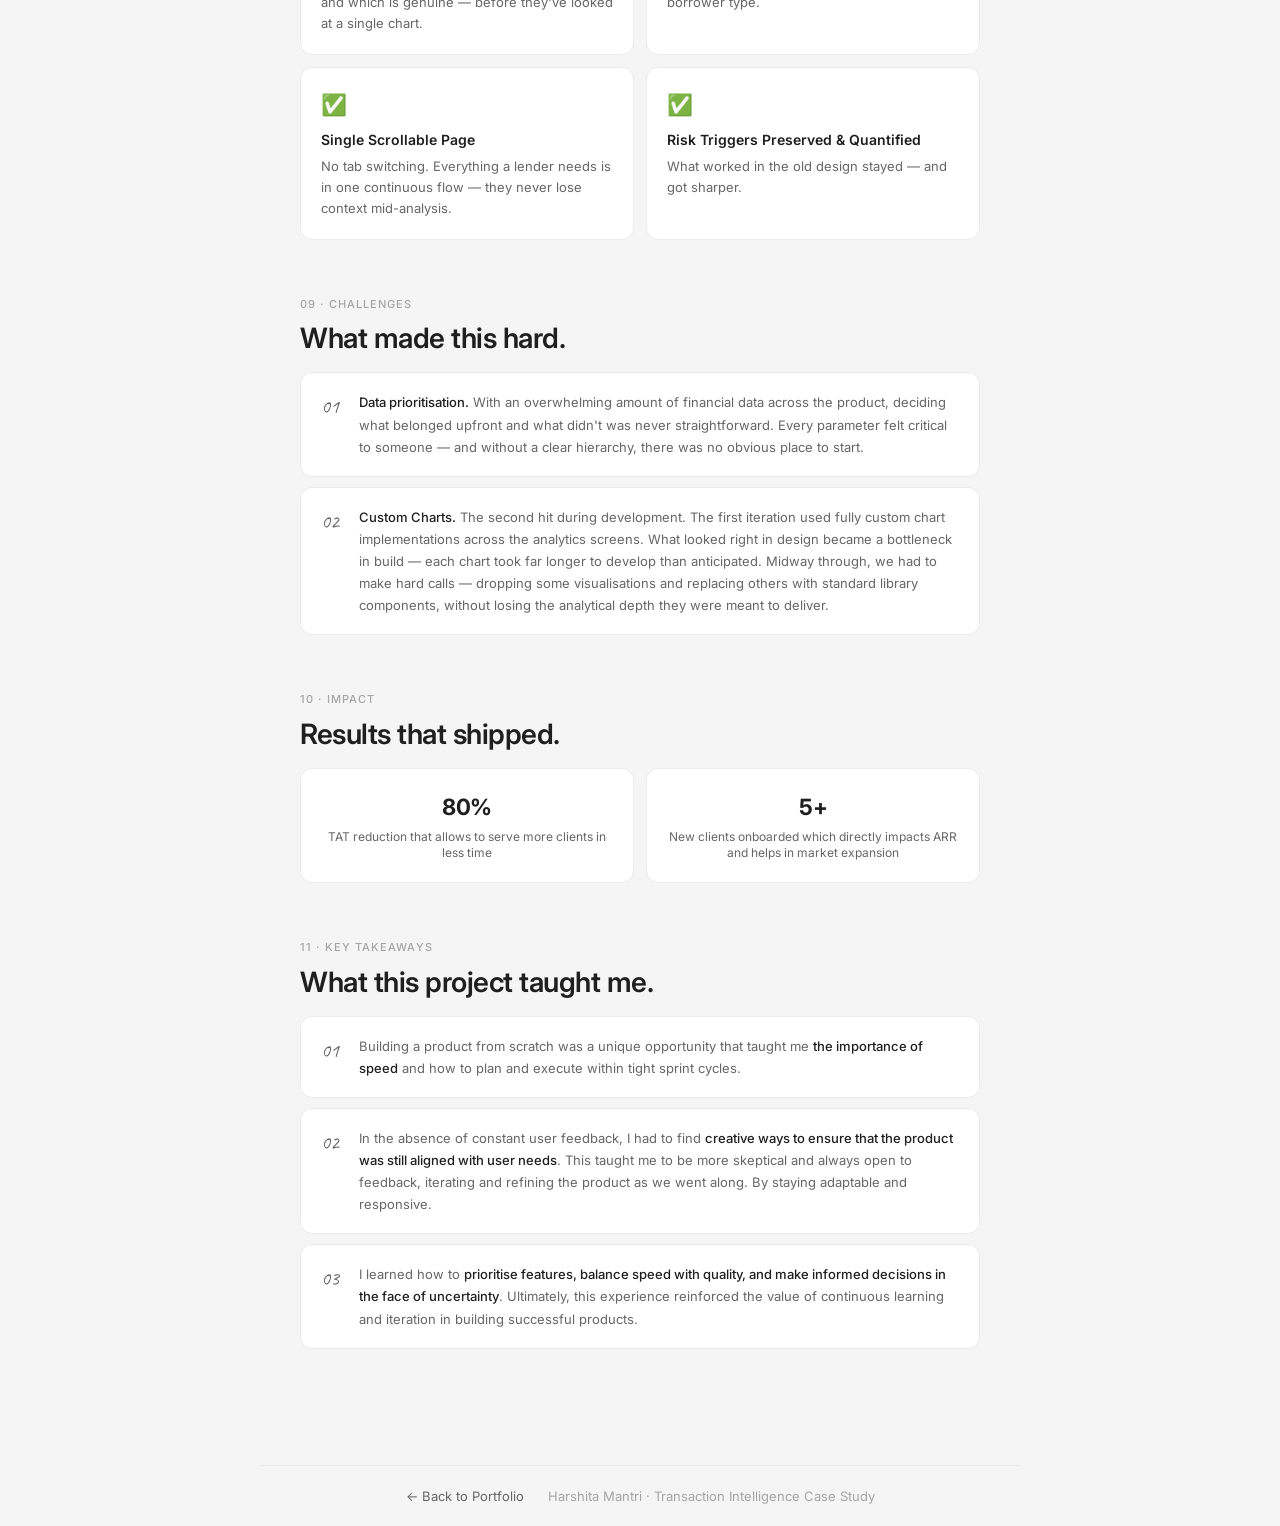
==== commit 48826b25: "fix: remove Information Architecture from hero role" ====
--- a/bsa/index.html
+++ b/bsa/index.html
@@ -50,7 +50,6 @@
           <div class="cs-meta-label">Role</div>
           <div class="cs-meta-val cs-meta-val--grid">
             <span>Competitor Analysis</span>
-            <span>Information Architecture</span>
             <span>Conceptualisation</span>
             <span>Design</span>
             <span>Usability Testing</span>
@@ -220,8 +219,8 @@
         <p class="cs-p reveal">
           Rather than one unified product, we split the solution based on use case.
           The trigger: data showed <strong>12% of users submit incorrect documents at step one</strong> —
-          catching that early saves everyone time. A modular approach also lets clients pay only
-          for what they need.
+          catching that early saves everyone time. <span class="hl-teal">A modular approach also lets clients pay only
+          for what they need.</span>
         </p>
         <div class="cs-img-wrap reveal">
           <img src="../assets/images/bsa_flow.png" alt="BSA Solution Architecture — modular flow">
@@ -265,7 +264,7 @@
           Designing one interface for both would have meant compromising both.
         </p>
         <p class="cs-p reveal">
-          <strong>The decision: Two flows, built around job to be done.</strong>
+          <span class="hl-yellow"><strong>The decision: Two flows, built around job to be done.</strong></span>
         </p>
 
         <h3 class="cs-section-title reveal" style="font-size:1.25rem; margin-top:36px;">Sales Flow</h3>
@@ -273,23 +272,23 @@
           The sales flow is visual, exploratory, and feature-complete — designed to impress and
           let clients discover the full depth of the product.
         </p>
+        <div class="cs-img-wrap reveal">
+          <img src="../assets/images/bsa_sales_flow.png" alt="BSA Sales Flow — all statement fetching approaches">
+          <div class="cs-img-caption">Sales Flow — all possible statement fetching approaches in one view</div>
+        </div>
         <p class="cs-p reveal">
           👉🏻 The sales team can showcase all possible approaches through which a statement can be
           fetched, and let clients explore the option that fits their needs best.
         </p>
         <div class="cs-img-wrap reveal">
-          <img src="../assets/images/bsa_sales_flow.png" alt="BSA Sales Flow — exploratory, feature-complete">
-          <div class="cs-img-caption">Sales Flow — showcase all possible approaches for statement fetching</div>
+          <img src="../assets/images/bsa_sales_step.png" alt="BSA Sales — step-by-step configuration">
+          <div class="cs-img-caption">Step-by-step process with configuration options presented descriptively</div>
         </div>
         <p class="cs-p reveal">
           👉🏻 A step-by-step process gives users the context of each offering — configuration options
           are presented descriptively, giving clients time to understand the full range of capabilities
           and features available.
         </p>
-        <div class="cs-img-wrap reveal">
-          <img src="../assets/images/bsa_sales_step.png" alt="BSA Sales — step-by-step configuration">
-          <div class="cs-img-caption">Step-by-step process with configuration options presented descriptively</div>
-        </div>
 
         <h3 class="cs-section-title reveal" style="font-size:1.25rem; margin-top:36px;">Underwriter Flow</h3>
         <p class="cs-p reveal">
@@ -298,12 +297,8 @@
           underwriters don't have to think about it. <strong>They just upload and go.</strong>
         </p>
         <div class="cs-img-wrap reveal">
-          <img src="../assets/images/bsa_underwriter_flow1.png" alt="BSA Underwriter Flow — stripped down, fast">
+          <img src="../assets/images/bsa_underwriter_flow.png" alt="BSA Underwriter Flow — stripped down, fast">
           <div class="cs-img-caption">Underwriter Flow — minimal steps, backend-configured, just upload and go</div>
-        </div>
-        <div class="cs-img-wrap reveal">
-          <img src="../assets/images/bsa_underwriter_flow2.png" alt="BSA Underwriter Flow — upload interface">
-          <div class="cs-img-caption">Underwriter Flow — streamlined upload experience</div>
         </div>
       </div>
 
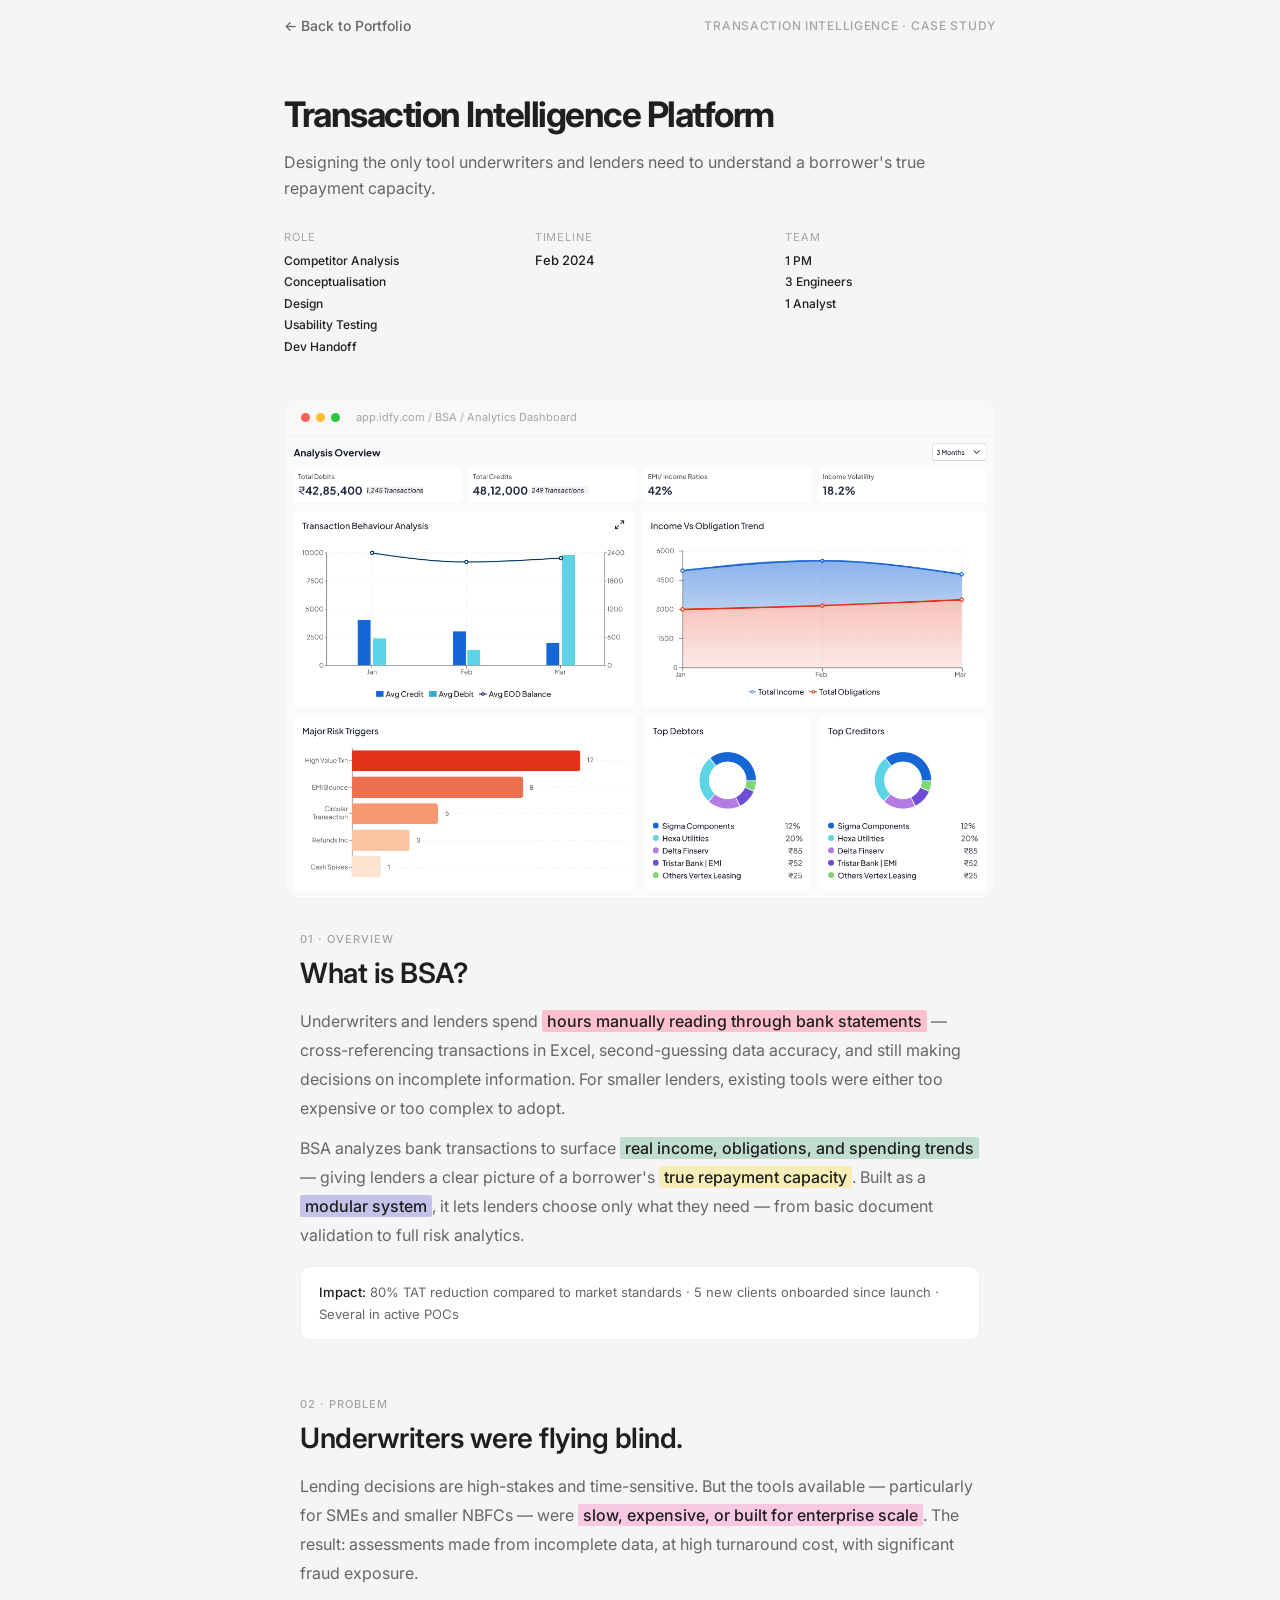
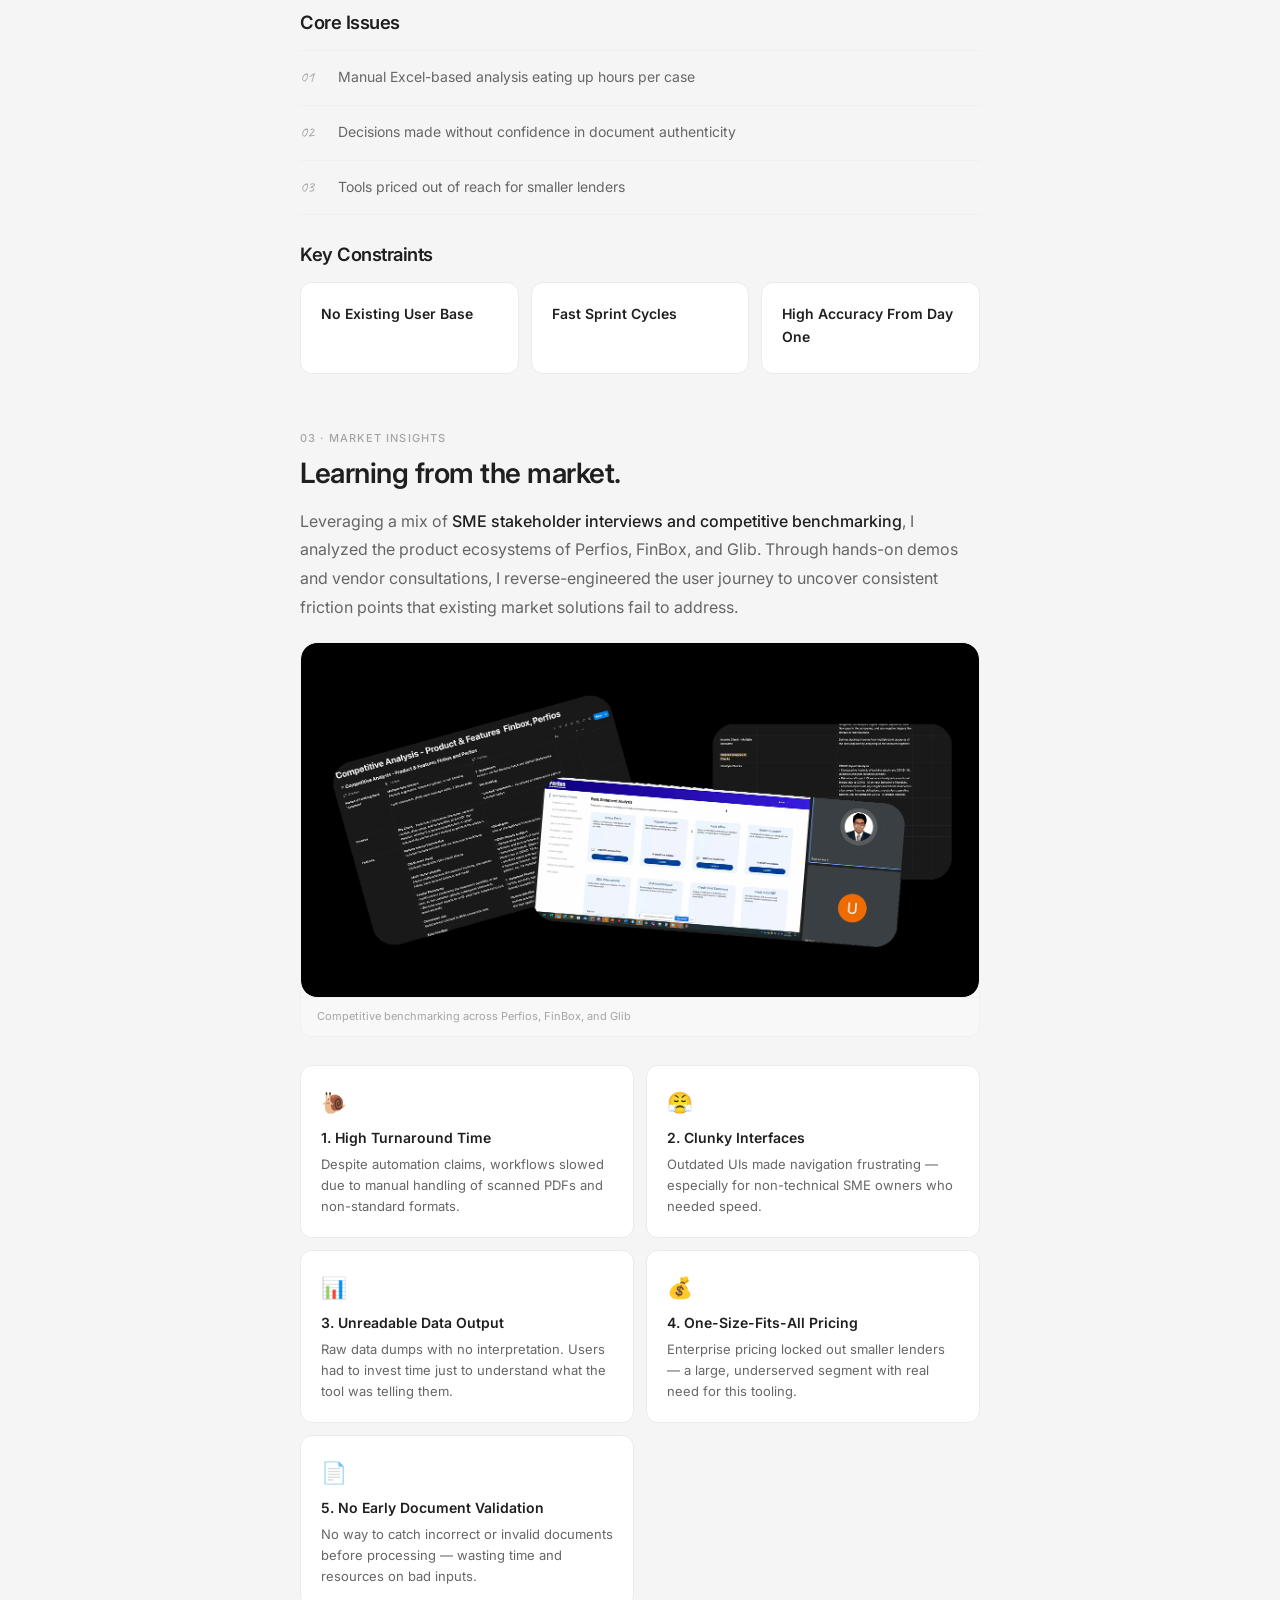
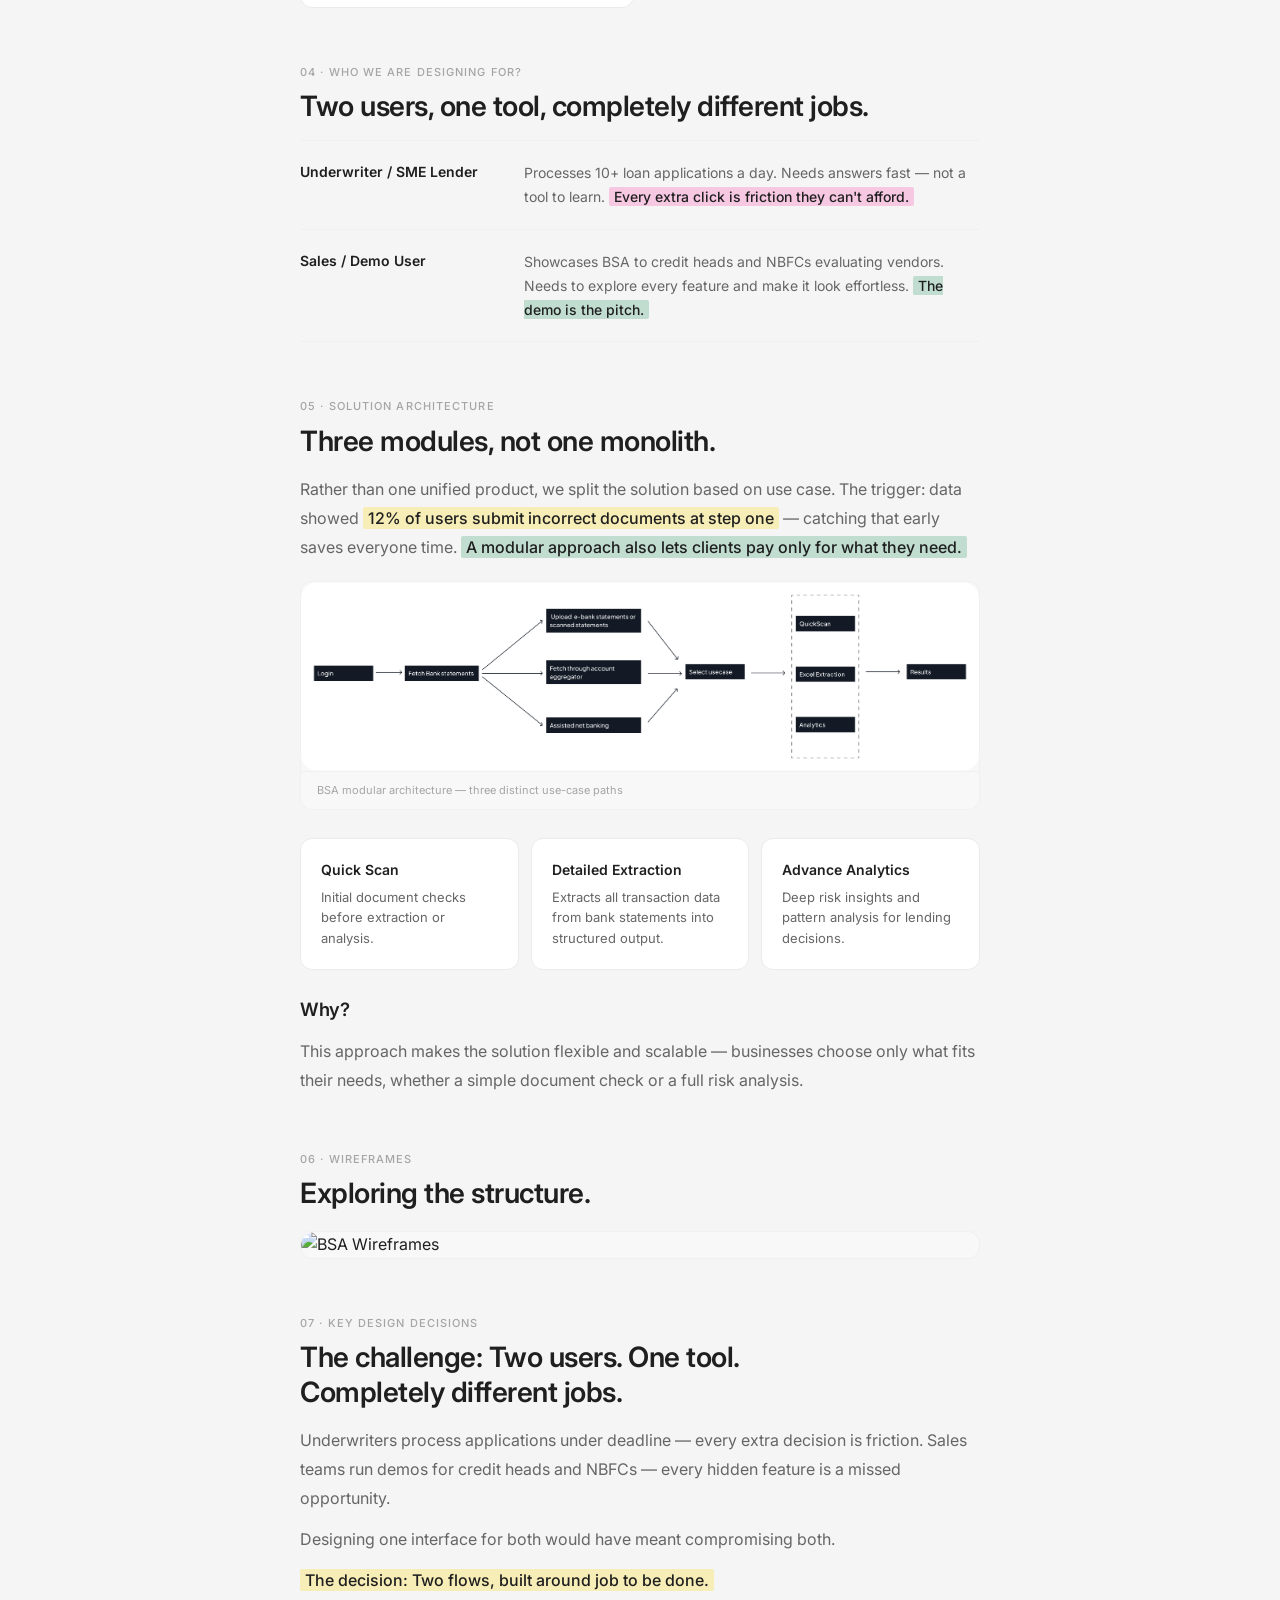
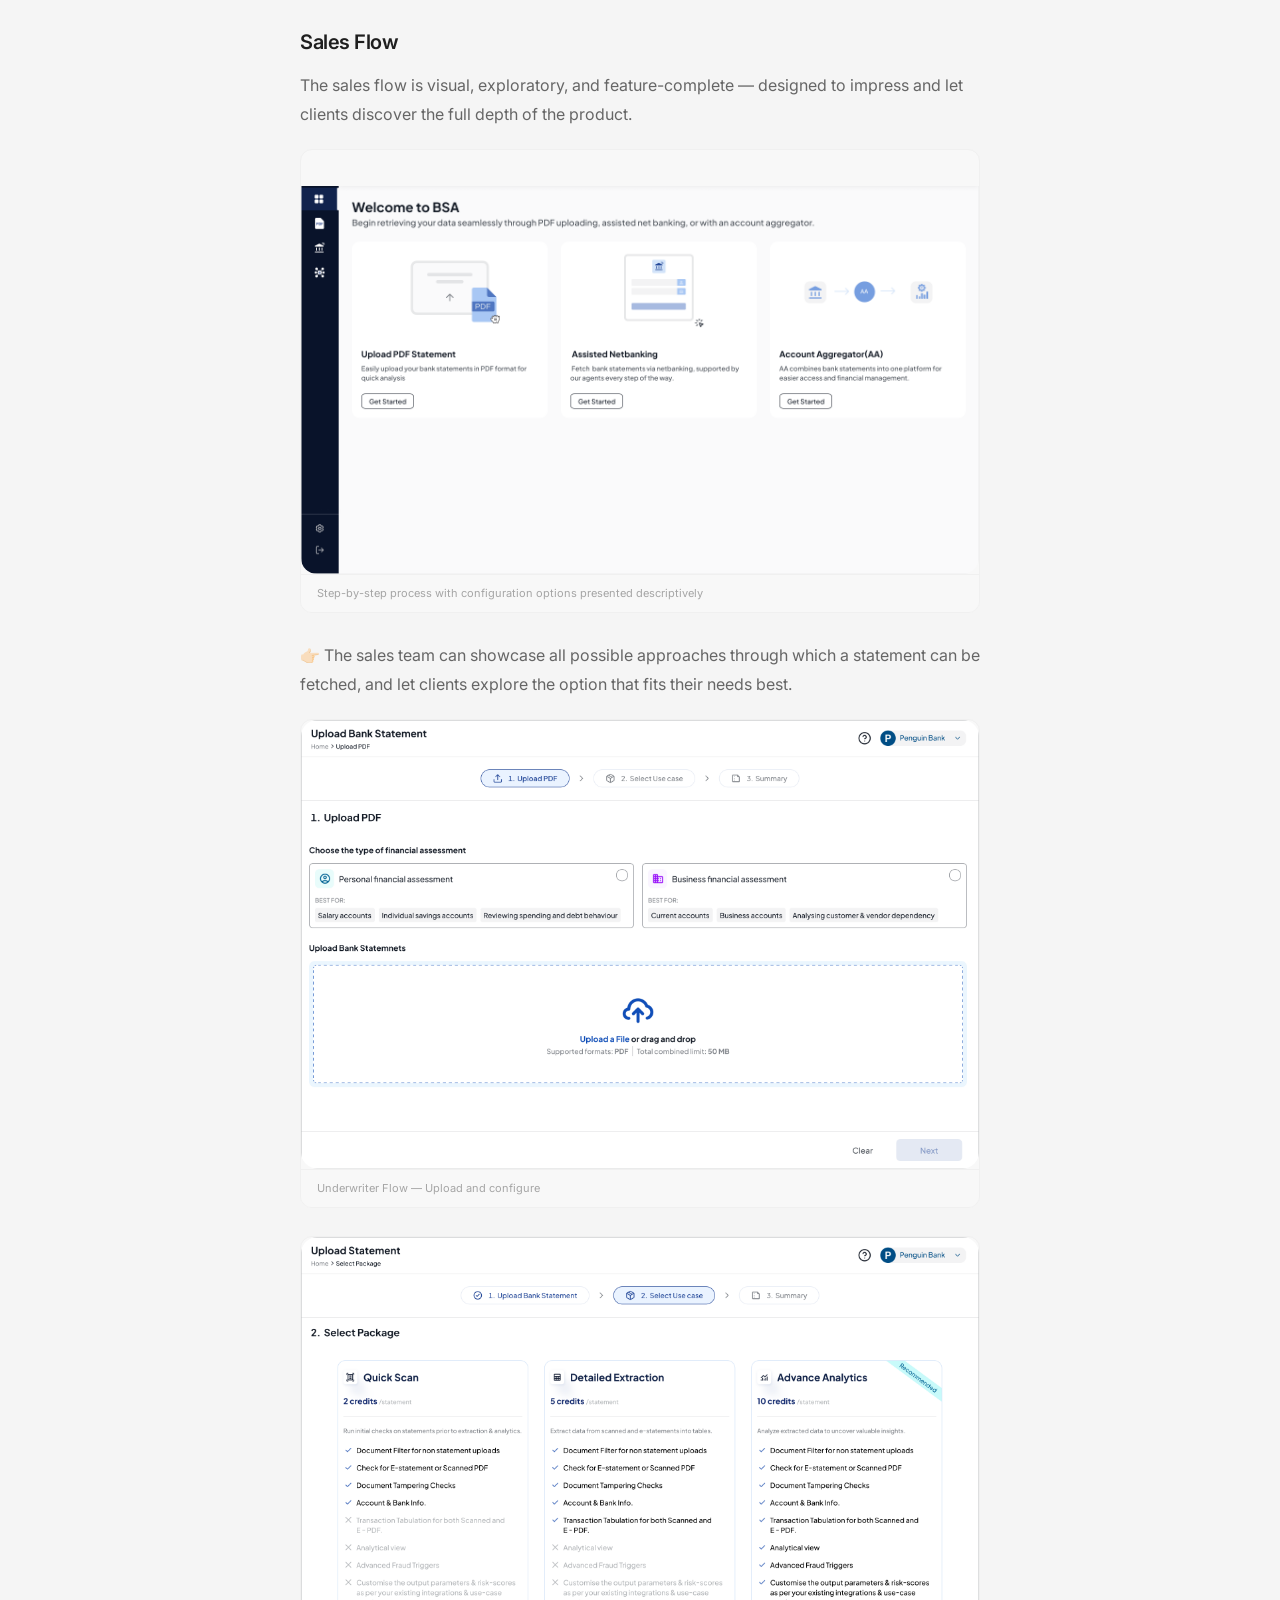
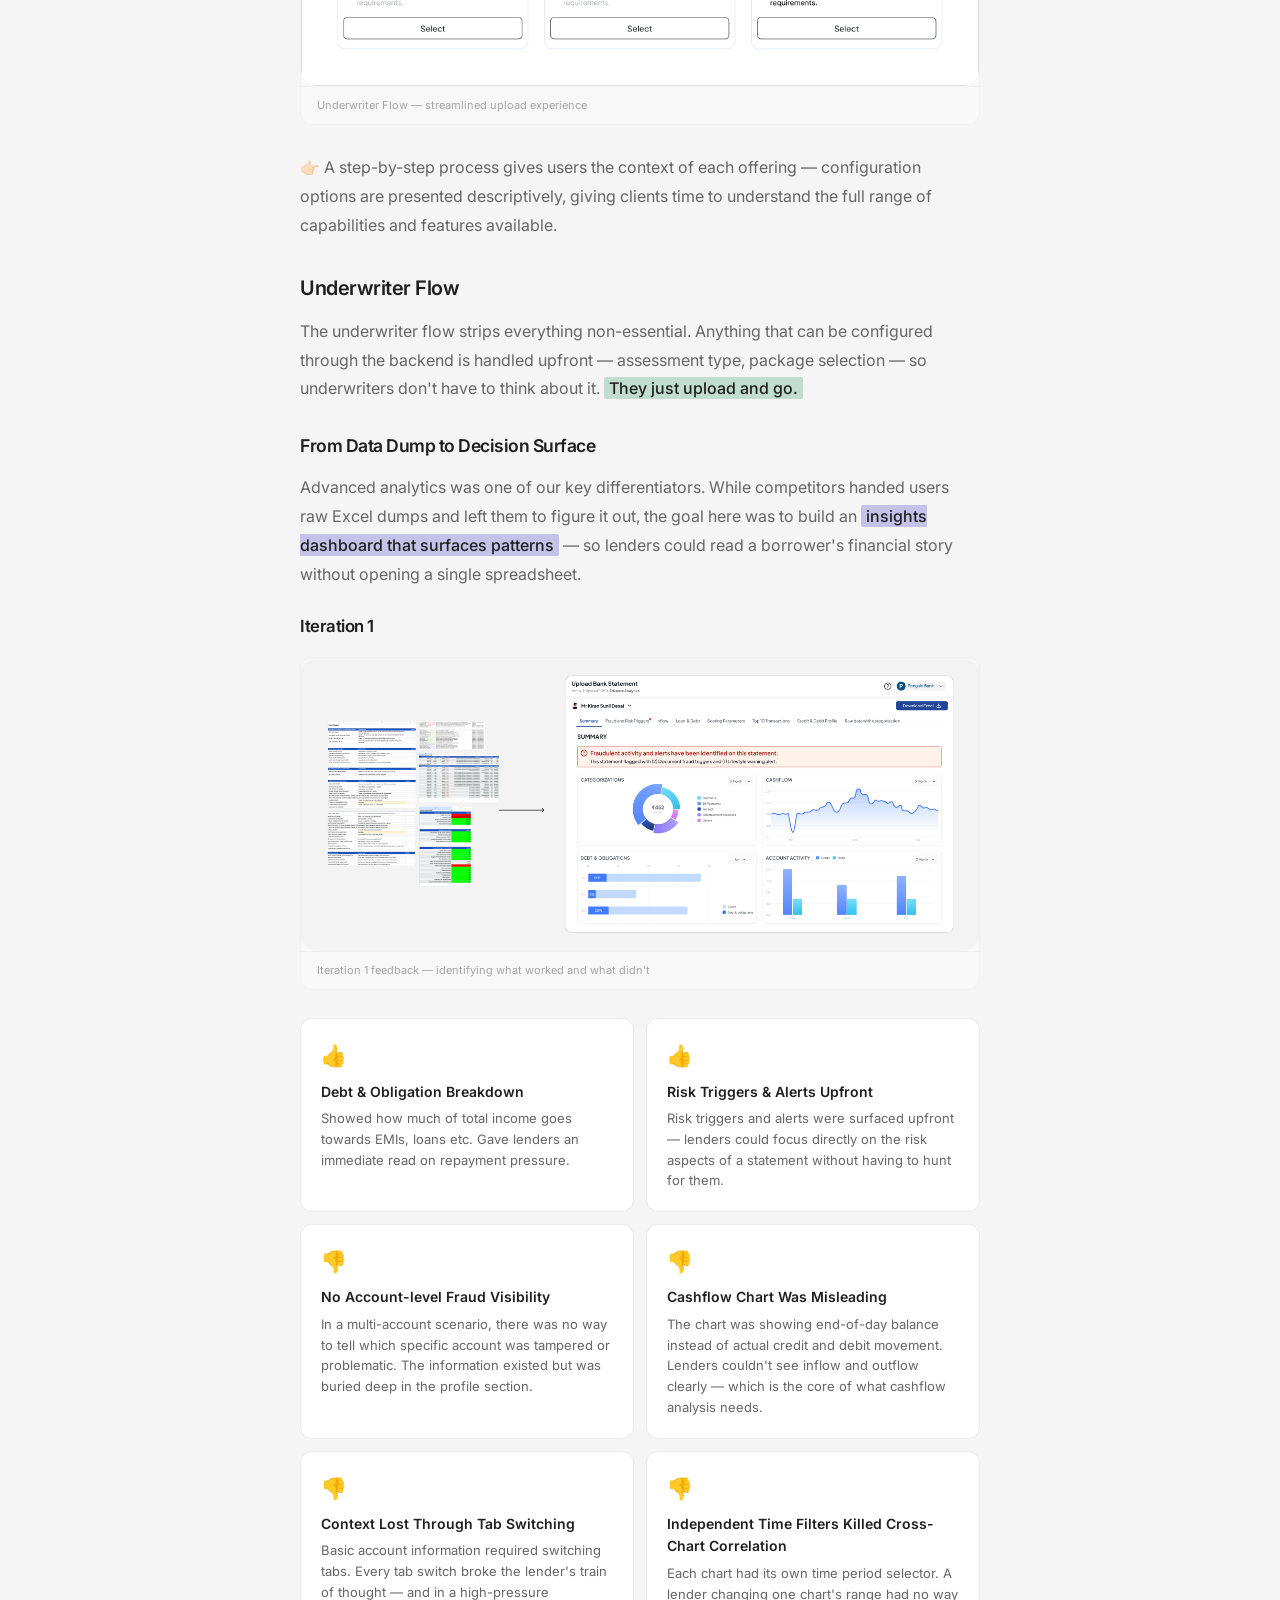
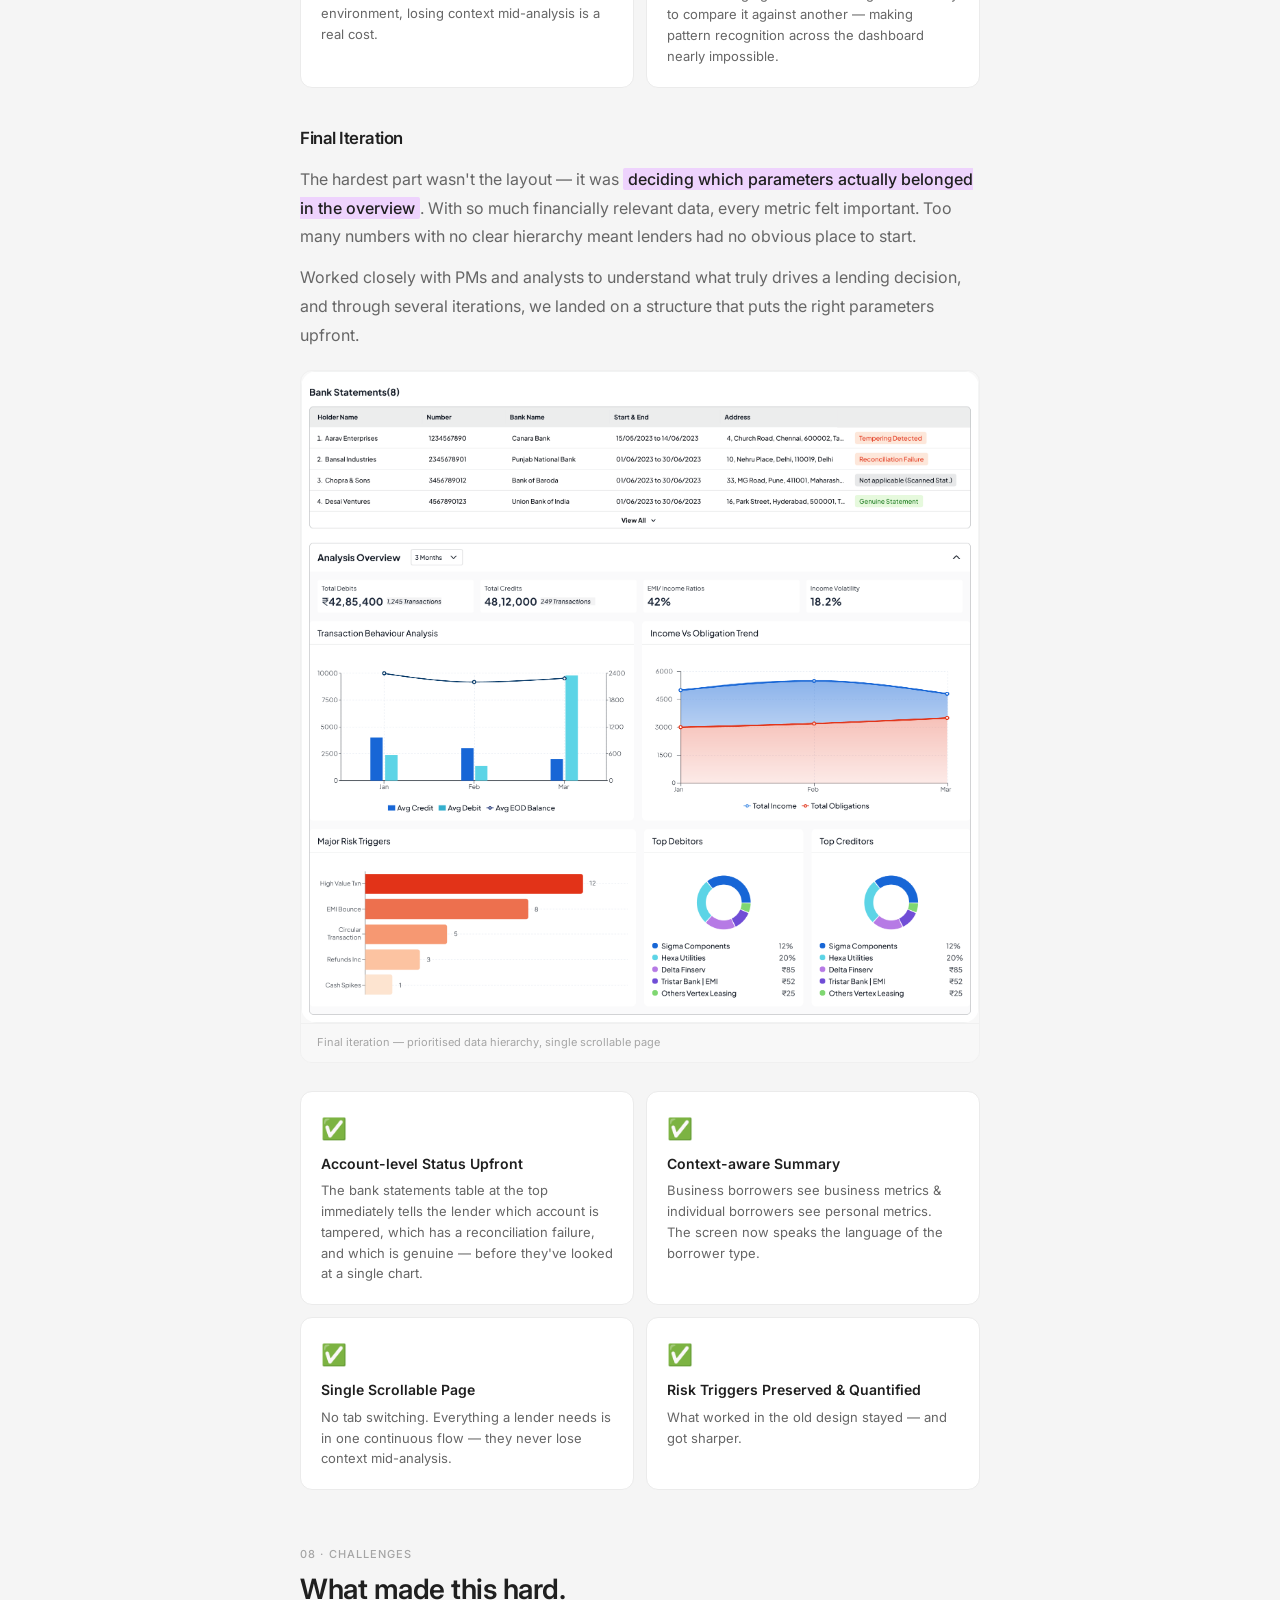
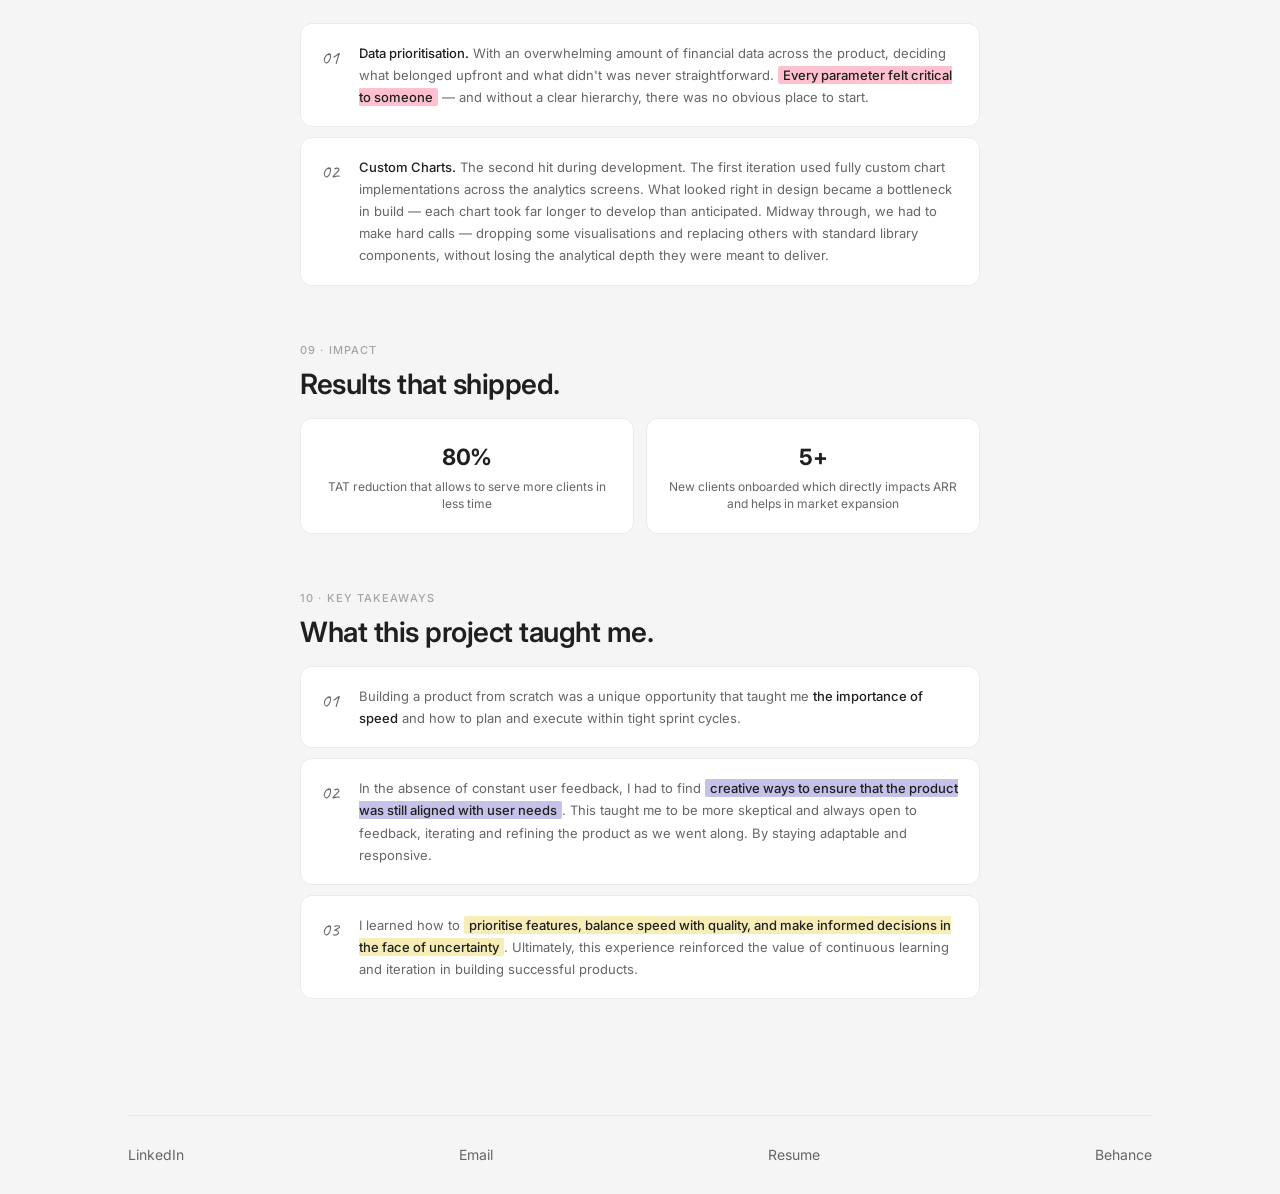
==== commit 0935f1c5: "Add portfolio files and updates" ====
--- a/bsa/index.html
+++ b/bsa/index.html
@@ -22,7 +22,6 @@
       <li><a href="#s-architecture" class="cs-sidenav-link">Solution Architecture</a></li>
       <li><a href="#s-wireframes"   class="cs-sidenav-link">Wireframes</a></li>
       <li><a href="#s-decisions"    class="cs-sidenav-link">Key Design Decisions</a></li>
-      <li><a href="#s-analytics"    class="cs-sidenav-link">Analytics</a></li>
       <li><a href="#s-challenges"   class="cs-sidenav-link">Challenges</a></li>
       <li><a href="#s-impact"       class="cs-sidenav-link">Impact</a></li>
       <li><a href="#s-takeaways"    class="cs-sidenav-link">Key Takeaways</a></li>
@@ -96,7 +95,7 @@
         <div class="cs-section-label reveal">01 · Overview</div>
         <h2 class="cs-section-title reveal">What is BSA?</h2>
         <p class="cs-p reveal">
-          Underwriters and lenders spend hours manually reading through bank statements —
+          Underwriters and lenders spend <span class="hl-pink">hours manually reading through bank statements</span> —
           cross-referencing transactions in Excel, second-guessing data accuracy, and still
           making decisions on incomplete information. For smaller lenders, existing tools were
           either too expensive or too complex to adopt.
@@ -118,8 +117,8 @@
         <h2 class="cs-section-title reveal">Underwriters were flying blind.</h2>
         <p class="cs-p reveal">
           Lending decisions are high-stakes and time-sensitive. But the tools available —
-          particularly for SMEs and smaller NBFCs — were <strong>slow, expensive, or built for
-          enterprise scale</strong>. The result: assessments made from incomplete data, at high
+          particularly for SMEs and smaller NBFCs — were <span class="hl-rose"><strong>slow, expensive, or built for
+          enterprise scale</strong></span>. The result: assessments made from incomplete data, at high
           turnaround cost, with significant fraud exposure.
         </p>
 
@@ -164,7 +163,7 @@
           friction points that existing market solutions fail to address.
         </p>
         <div class="cs-img-wrap reveal">
-          <img src="../assets/images/bsa_research.png" alt="Competitive benchmarking — Perfios, FinBox, Glib analysis">
+          <img src="../assets/images/bsa_03_market_insights.png" alt="Competitive benchmarking — Perfios, FinBox, Glib analysis">
           <div class="cs-img-caption">Competitive benchmarking across Perfios, FinBox, and Glib</div>
         </div>
         <div class="cs-cards reveal">
@@ -203,11 +202,11 @@
         <div class="cs-user-list reveal">
           <div class="cs-user-item">
             <div class="cs-user-label">Underwriter / SME Lender</div>
-            <div class="cs-user-desc">Processes 10+ loan applications a day. Needs answers fast — not a tool to learn. Every extra click is friction they can't afford.</div>
+            <div class="cs-user-desc">Processes 10+ loan applications a day. Needs answers fast — not a tool to learn. <span class="hl-rose">Every extra click is friction they can't afford.</span></div>
           </div>
           <div class="cs-user-item">
             <div class="cs-user-label">Sales / Demo User</div>
-            <div class="cs-user-desc">Showcases BSA to credit heads and NBFCs evaluating vendors. Needs to explore every feature and make it look effortless. The demo is the pitch.</div>
+            <div class="cs-user-desc">Showcases BSA to credit heads and NBFCs evaluating vendors. Needs to explore every feature and make it look effortless. <span class="hl-teal">The demo is the pitch.</span></div>
           </div>
         </div>
       </div>
@@ -218,12 +217,12 @@
         <h2 class="cs-section-title reveal">Three modules, not one monolith.</h2>
         <p class="cs-p reveal">
           Rather than one unified product, we split the solution based on use case.
-          The trigger: data showed <strong>12% of users submit incorrect documents at step one</strong> —
+          The trigger: data showed <span class="hl-yellow"><strong>12% of users submit incorrect documents at step one</strong></span> —
           catching that early saves everyone time. <span class="hl-teal">A modular approach also lets clients pay only
           for what they need.</span>
         </p>
         <div class="cs-img-wrap reveal">
-          <img src="../assets/images/bsa_flow.png" alt="BSA Solution Architecture — modular flow">
+          <img src="../assets/images/bsa_flow1.png" alt="BSA Solution Architecture — modular flow">
           <div class="cs-img-caption">BSA modular architecture — three distinct use-case paths</div>
         </div>
         <div class="cs-cards cs-cards--3col reveal">
@@ -250,6 +249,9 @@
       <div class="cs-section" id="s-wireframes">
         <div class="cs-section-label reveal">06 · Wireframes</div>
         <h2 class="cs-section-title reveal">Exploring the structure.</h2>
+        <div class="cs-img-wrap reveal">
+          <img src="../assets/images/Wireframes.png" alt="BSA Wireframes">
+        </div>
       </div>
 
       <!-- Key Design Decisions -->
@@ -273,16 +275,20 @@
           let clients discover the full depth of the product.
         </p>
         <div class="cs-img-wrap reveal">
-          <img src="../assets/images/bsa_sales_flow.png" alt="BSA Sales Flow — all statement fetching approaches">
-          <div class="cs-img-caption">Sales Flow — all possible statement fetching approaches in one view</div>
+          <img src="../assets/images/bsa_07_sales_step.png" alt="BSA Sales — step-by-step configuration" style="clip-path: inset(36px 0 0 0)">
+          <div class="cs-img-caption">Step-by-step process with configuration options presented descriptively</div>
         </div>
         <p class="cs-p reveal">
           👉🏻 The sales team can showcase all possible approaches through which a statement can be
           fetched, and let clients explore the option that fits their needs best.
         </p>
         <div class="cs-img-wrap reveal">
-          <img src="../assets/images/bsa_sales_step.png" alt="BSA Sales — step-by-step configuration">
-          <div class="cs-img-caption">Step-by-step process with configuration options presented descriptively</div>
+          <img src="../assets/images/bsa_07_sales_showcase.png" alt="BSA Underwriter Flow — screen 1">
+          <div class="cs-img-caption">Underwriter Flow — Upload and configure</div>
+        </div>
+        <div class="cs-img-wrap reveal">
+          <img src="../assets/images/bsa_07_sales_config.png" alt="BSA Underwriter Flow — screen 2">
+          <div class="cs-img-caption">Underwriter Flow — streamlined upload experience</div>
         </div>
         <p class="cs-p reveal">
           👉🏻 A step-by-step process gives users the context of each offering — configuration options
@@ -294,28 +300,20 @@
         <p class="cs-p reveal">
           The underwriter flow strips everything non-essential. Anything that can be configured
           through the backend is handled upfront — assessment type, package selection — so
-          underwriters don't have to think about it. <strong>They just upload and go.</strong>
-        </p>
-        <div class="cs-img-wrap reveal">
-          <img src="../assets/images/bsa_underwriter_flow.png" alt="BSA Underwriter Flow — stripped down, fast">
-          <div class="cs-img-caption">Underwriter Flow — minimal steps, backend-configured, just upload and go</div>
-        </div>
-      </div>
-
-      <!-- From Data Dump to Decision Surface -->
-      <div class="cs-section" id="s-analytics">
-        <div class="cs-section-label reveal">08 · From Data Dump to Decision Surface</div>
-        <h2 class="cs-section-title reveal">Advanced analytics was one of<br>our key differentiators.</h2>
-        <p class="cs-p reveal">
-          While competitors handed users raw Excel dumps and left them to figure it out, the goal
-          here was to build an <strong>insights dashboard that surfaces patterns</strong> — so lenders
+          underwriters don't have to think about it. <span class="hl-teal"><strong>They just upload and go.</strong></span>
+        </p>
+
+        <h4 class="cs-section-title reveal" style="font-size:1.1rem; margin-top:32px;">From Data Dump to Decision Surface</h4>
+        <p class="cs-p reveal">
+          Advanced analytics was one of our key differentiators. While competitors handed users raw Excel dumps and left them to figure it out, the goal
+          here was to build an <span class="hl-lavender"><strong>insights dashboard that surfaces patterns</strong></span> — so lenders
           could read a borrower's financial story without opening a single spreadsheet.
         </p>
 
-        <h3 class="cs-section-title reveal" style="font-size:1.25rem; margin-top:36px;">Iteration 1</h3>
-        <div class="cs-img-wrap reveal">
-          <img src="../assets/images/bsa_iteration1.png" alt="BSA Analytics — First Iteration">
-          <div class="cs-img-caption">First iteration of the analytics dashboard</div>
+        <h4 class="cs-section-title reveal" style="font-size:1.05rem; margin-top:28px;">Iteration 1</h4>
+        <div class="cs-img-wrap reveal">
+          <img src="../assets/images/bsa_08_analytics_iter1_feedback.png" alt="BSA Iteration 1 — Feedback details">
+          <div class="cs-img-caption">Iteration 1 feedback — identifying what worked and what didn't</div>
         </div>
 
         <div class="cs-cards reveal">
@@ -351,15 +349,10 @@
           </div>
         </div>
 
-        <div class="cs-img-wrap reveal" style="margin-top:24px;">
-          <img src="../assets/images/bsa_iteration1_feedback.png" alt="BSA Iteration 1 — Feedback details">
-          <div class="cs-img-caption">Iteration 1 feedback — identifying what worked and what didn't</div>
-        </div>
-
-        <h3 class="cs-section-title reveal" style="font-size:1.25rem; margin-top:40px;">Final Iteration</h3>
-        <p class="cs-p reveal">
-          The hardest part wasn't the layout — it was <strong>deciding which parameters actually
-          belonged in the overview</strong>. With so much financially relevant data, every metric felt
+        <h4 class="cs-section-title reveal" style="font-size:1.05rem; margin-top:40px;">Final Iteration</h4>
+        <p class="cs-p reveal">
+          The hardest part wasn't the layout — it was <span class="hl-purple"><strong>deciding which parameters actually
+          belonged in the overview</strong></span>. With so much financially relevant data, every metric felt
           important. Too many numbers with no clear hierarchy meant lenders had no obvious place to start.
         </p>
         <p class="cs-p reveal">
@@ -367,14 +360,9 @@
           and through several iterations, we landed on a structure that puts the right parameters upfront.
         </p>
         <div class="cs-img-wrap reveal">
-          <img src="../assets/images/bsa_final_dashboard.png" alt="BSA Analytics — Final Dashboard">
+          <img src="../assets/images/bsa_08_analytics_final.png" alt="BSA Analytics — Final Dashboard">
           <div class="cs-img-caption">Final iteration — prioritised data hierarchy, single scrollable page</div>
         </div>
-        <div class="cs-img-wrap reveal">
-          <img src="../assets/images/bsa_final_wide.png" alt="BSA Analytics — Final Dashboard wide view">
-          <div class="cs-img-caption">Final dashboard — full analytics view</div>
-        </div>
-
         <div class="cs-cards reveal">
           <div class="cs-card">
             <div class="cs-card-icon">✅</div>
@@ -401,12 +389,12 @@
 
       <!-- Challenges -->
       <div class="cs-section" id="s-challenges">
-        <div class="cs-section-label reveal">09 · Challenges</div>
+        <div class="cs-section-label reveal">08 · Challenges</div>
         <h2 class="cs-section-title reveal">What made this hard.</h2>
         <div class="cs-learnings reveal">
           <div class="cs-learning">
             <div class="cs-learning-num">01</div>
-            <div class="cs-learning-text"><strong>Data prioritisation.</strong> With an overwhelming amount of financial data across the product, deciding what belonged upfront and what didn't was never straightforward. Every parameter felt critical to someone — and without a clear hierarchy, there was no obvious place to start.</div>
+            <div class="cs-learning-text"><strong>Data prioritisation.</strong> With an overwhelming amount of financial data across the product, deciding what belonged upfront and what didn't was never straightforward. <span class="hl-pink">Every parameter felt critical to someone</span> — and without a clear hierarchy, there was no obvious place to start.</div>
           </div>
           <div class="cs-learning">
             <div class="cs-learning-num">02</div>
@@ -417,7 +405,7 @@
 
       <!-- Impact -->
       <div class="cs-section" id="s-impact">
-        <div class="cs-section-label reveal">10 · Impact</div>
+        <div class="cs-section-label reveal">09 · Impact</div>
         <h2 class="cs-section-title reveal">Results that shipped.</h2>
         <div class="cs-impact reveal">
           <div class="cs-impact-item">
@@ -433,7 +421,7 @@
 
       <!-- Key Takeaways -->
       <div class="cs-section" id="s-takeaways">
-        <div class="cs-section-label reveal">11 · Key Takeaways</div>
+        <div class="cs-section-label reveal">10 · Key Takeaways</div>
         <h2 class="cs-section-title reveal">What this project taught me.</h2>
         <div class="cs-learnings reveal">
           <div class="cs-learning">
@@ -442,11 +430,11 @@
           </div>
           <div class="cs-learning">
             <div class="cs-learning-num">02</div>
-            <div class="cs-learning-text">In the absence of constant user feedback, I had to find <strong>creative ways to ensure that the product was still aligned with user needs</strong>. This taught me to be more skeptical and always open to feedback, iterating and refining the product as we went along. By staying adaptable and responsive.</div>
+            <div class="cs-learning-text">In the absence of constant user feedback, I had to find <span class="hl-lavender"><strong>creative ways to ensure that the product was still aligned with user needs</strong></span>. This taught me to be more skeptical and always open to feedback, iterating and refining the product as we went along. By staying adaptable and responsive.</div>
           </div>
           <div class="cs-learning">
             <div class="cs-learning-num">03</div>
-            <div class="cs-learning-text">I learned how to <strong>prioritise features, balance speed with quality, and make informed decisions in the face of uncertainty</strong>. Ultimately, this experience reinforced the value of continuous learning and iteration in building successful products.</div>
+            <div class="cs-learning-text">I learned how to <span class="hl-yellow"><strong>prioritise features, balance speed with quality, and make informed decisions in the face of uncertainty</strong></span>. Ultimately, this experience reinforced the value of continuous learning and iteration in building successful products.</div>
           </div>
         </div>
       </div>
@@ -455,10 +443,12 @@
   </div>
 
   <!-- Footer -->
-  <footer class="footer" style="max-width:760px; margin:0 auto; padding:20px 24px;">
-    <a href="../index.html" style="color:var(--sub-text); font-size:13px;">← Back to Portfolio</a>
-    <span style="color:var(--tag-text); font-size:13px;">Harshita Mantri · Transaction Intelligence Case Study</span>
-  </footer>
+  <div class="footer">
+    <a href="https://www.linkedin.com/in/harshita-mantri-designer/" target="_blank">LinkedIn</a>
+    <a href="mailto:harshitamantri3140@gmail.com">Email</a>
+    <a href="../docs/harshita-mantri-resume_26.pdf" target="_blank">Resume</a>
+    <a href="https://www.behance.net/harshitamantri" target="_blank">Behance</a>
+  </div>
 
   <script src="../assets/js/main.js"></script>
 </body>
--- a/assets/css/style.css
+++ b/assets/css/style.css
@@ -112,7 +112,21 @@
   flex-direction: column;
   gap: 4px;
   padding-top: 4px;
-}
+  flex: 1;
+}
+
+.intro-resume {
+  font-size: 16px;
+  font-weight: 500;
+  color: var(--grey);
+  border-bottom: 2px dashed var(--tag-border);
+  padding-bottom: 2px;
+  white-space: nowrap;
+  transition: border-color 0.3s;
+  align-self: flex-start;
+  margin-top: 6px;
+}
+.intro-resume:hover { border-color: var(--grey); }
 
 .intro-name {
   font-family: var(--font-heading);
@@ -265,6 +279,8 @@
 .project-card-img {
   overflow: hidden;
   max-height: 320px;
+  -webkit-mask-image: -webkit-radial-gradient(white, black);
+  mask-image: radial-gradient(white, black);
 }
 
 .project-card-img img {
@@ -554,29 +570,23 @@
 }
 .contact-email:hover { border-color: var(--teal); }
 
+
 /* ── Footer ──────────────────────────────────── */
 
 .footer {
   display: flex;
-  justify-content: center;
+  justify-content: space-between;
   align-items: center;
-  gap: 24px;
   width: min(80vw, 1060px);
-  padding: 20px 0;
-  font-size: 13px;
+  margin: 0 auto;
+  padding: 28px 0;
+  font-size: 14px;
   color: var(--sub-text);
   border-top: 1px solid var(--tag-border);
 }
 
 .footer a { color: var(--sub-text); transition: color 0.3s; }
 .footer a:hover { color: var(--grey); }
-
-.footer-divider {
-  width: 3px;
-  height: 3px;
-  border-radius: 50%;
-  background: #d9d9d9;
-}
 
 /* ── Scroll Reveal ───────────────────────────── */
 
@@ -777,6 +787,16 @@
 }
 .cs-card:hover { border-color: #ddd; }
 
+.cs-card--positive {
+  background: #f6fcf8;
+  border-color: #c6dece;
+}
+
+.cs-card--negative {
+  background: #fdf6f7;
+  border-color: #f0c8cf;
+}
+
 .cs-card-icon { font-size: 1.3rem; margin-bottom: 8px; }
 
 .cs-card-title {
@@ -797,8 +817,19 @@
   border-radius: 12px;
   overflow: hidden;
   border: 1px solid var(--card-border);
-}
-.cs-img-wrap img { width: 100%; display: block; }
+  background: var(--tag-bg);
+}
+.cs-img-wrap img { width: 100%; display: block; background-color: var(--tag-bg); border-radius: 16px; clip-path: inset(0 round 16px); }
+
+/* Wrapper-free image + caption */
+.cs-img {
+  width: 100%;
+  display: block;
+  border-radius: 12px;
+  border: 1px solid var(--card-border);
+  margin: 20px 0 8px;
+  background-color: #ffffff;
+}
 
 .cs-img-caption {
   padding: 10px 16px;
@@ -806,6 +837,17 @@
   color: var(--tag-text);
   background: var(--tag-bg);
   border-top: 1px solid var(--card-border);
+}
+
+/* Caption as plain sibling (no wrapper) */
+.cs-img + .cs-img-caption,
+p.cs-img-caption {
+  margin: 0 0 28px;
+  font-size: 11px;
+  color: var(--tag-text);
+  background: transparent;
+  border-top: none;
+  padding: 6px 2px;
 }
 
 .cs-impact {
@@ -985,7 +1027,7 @@
   overflow: hidden;
   border: 1px solid var(--card-border);
 }
-.cs-ba-img img { width: 100%; display: block; }
+.cs-ba-img img { width: 100%; display: block; background-color: #ffffff; border-radius: 9px; clip-path: inset(0 round 9px); }
 
 /* ── Case Study Side Nav ─────────────────────── */
 
@@ -1034,9 +1076,118 @@
   border-left-color: var(--teal);
 }
 
+/* ── Step Flow ───────────────────────────────── */
+
+.cs-flow {
+  display: flex;
+  align-items: stretch;
+  gap: 0;
+  margin-top: 16px;
+  flex-wrap: wrap;
+}
+
+.cs-flow-step {
+  flex: 1;
+  min-width: 130px;
+  background: var(--white);
+  border: 1px solid var(--tag-border);
+  border-radius: 10px;
+  padding: 16px 18px;
+  display: flex;
+  flex-direction: column;
+  gap: 4px;
+}
+
+.cs-flow-num {
+  font-size: 11px;
+  color: var(--tag-text);
+  letter-spacing: 0.08em;
+  text-transform: uppercase;
+  font-weight: 500;
+}
+
+.cs-flow-title {
+  font-size: 14px;
+  font-weight: 600;
+  color: var(--grey);
+}
+
+.cs-flow-desc {
+  font-size: 12px;
+  color: var(--sub-text);
+  line-height: 1.5;
+  margin-top: 2px;
+}
+
+.cs-flow-arrow {
+  display: flex;
+  align-items: center;
+  padding: 0 8px;
+  color: var(--tag-text);
+  font-size: 16px;
+  flex-shrink: 0;
+  align-self: center;
+}
+
+/* ── Insight List ────────────────────────────── */
+
+.cs-insights {
+  display: flex;
+  flex-direction: column;
+  margin-top: 16px;
+}
+
+.cs-insight {
+  display: flex;
+  gap: 24px;
+  align-items: flex-start;
+  padding: 20px 0;
+  border-bottom: 1px solid var(--card-border);
+}
+
+.cs-insight:first-child {
+  border-top: 1px solid var(--card-border);
+}
+
+.cs-insight-num {
+  font-family: var(--font-heading);
+  font-size: 2rem;
+  font-weight: 700;
+  color: var(--tag-border);
+  line-height: 1;
+  min-width: 44px;
+  letter-spacing: -1px;
+  flex-shrink: 0;
+}
+
+.cs-insight-title {
+  font-size: 15px;
+  font-weight: 600;
+  color: var(--grey);
+  margin-bottom: 4px;
+}
+
+.cs-insight-desc {
+  font-size: 13px;
+  color: var(--sub-text);
+  line-height: 1.7;
+}
+
+.cs-insight-content {
+  display: flex;
+  flex-direction: column;
+  flex: 1;
+  min-width: 0;
+}
+
 /* Hide on screens too narrow to have a gutter */
 @media (max-width: 1320px) {
   .cs-sidenav { display: none; }
+}
+
+@media (max-width: 600px) {
+  .cs-flow { flex-direction: column; }
+  .cs-flow-arrow { transform: rotate(90deg); align-self: flex-start; padding: 4px 0 4px 18px; }
 }
 
 /* ── Responsive ──────────────────────────────── */
@@ -1057,6 +1208,28 @@
   .about-block.reveal.visible { transform: none; }
   .journey-stop { min-width: 240px; max-width: 260px; }
   .cs-before-after { grid-template-columns: 1fr; }
+}
+
+/* ── Copy Toast ───────────────────────────────── */
+.copy-toast {
+  position: fixed;
+  bottom: 32px;
+  left: 50%;
+  transform: translateX(-50%) translateY(12px);
+  background: var(--grey);
+  color: #fff;
+  font-size: 13px;
+  font-weight: 500;
+  padding: 8px 18px;
+  border-radius: 20px;
+  opacity: 0;
+  pointer-events: none;
+  transition: opacity 0.2s ease, transform 0.2s ease;
+  z-index: 9999;
+}
+.copy-toast.show {
+  opacity: 1;
+  transform: translateX(-50%) translateY(0);
 }
 
 @media (max-width: 480px) {
@@ -1069,7 +1242,7 @@
   .project-card-content { padding: 18px 20px 22px; }
   .contact-heading { font-size: 22px; }
   .journey-stop { min-width: 220px; max-width: 240px; }
-  .footer { gap: 16px; flex-wrap: wrap; }
+  .footer { gap: 24px; flex-wrap: wrap; justify-content: center; }
   .cs-cards { grid-template-columns: 1fr; }
   .cs-impact { grid-template-columns: repeat(2,1fr); }
 }
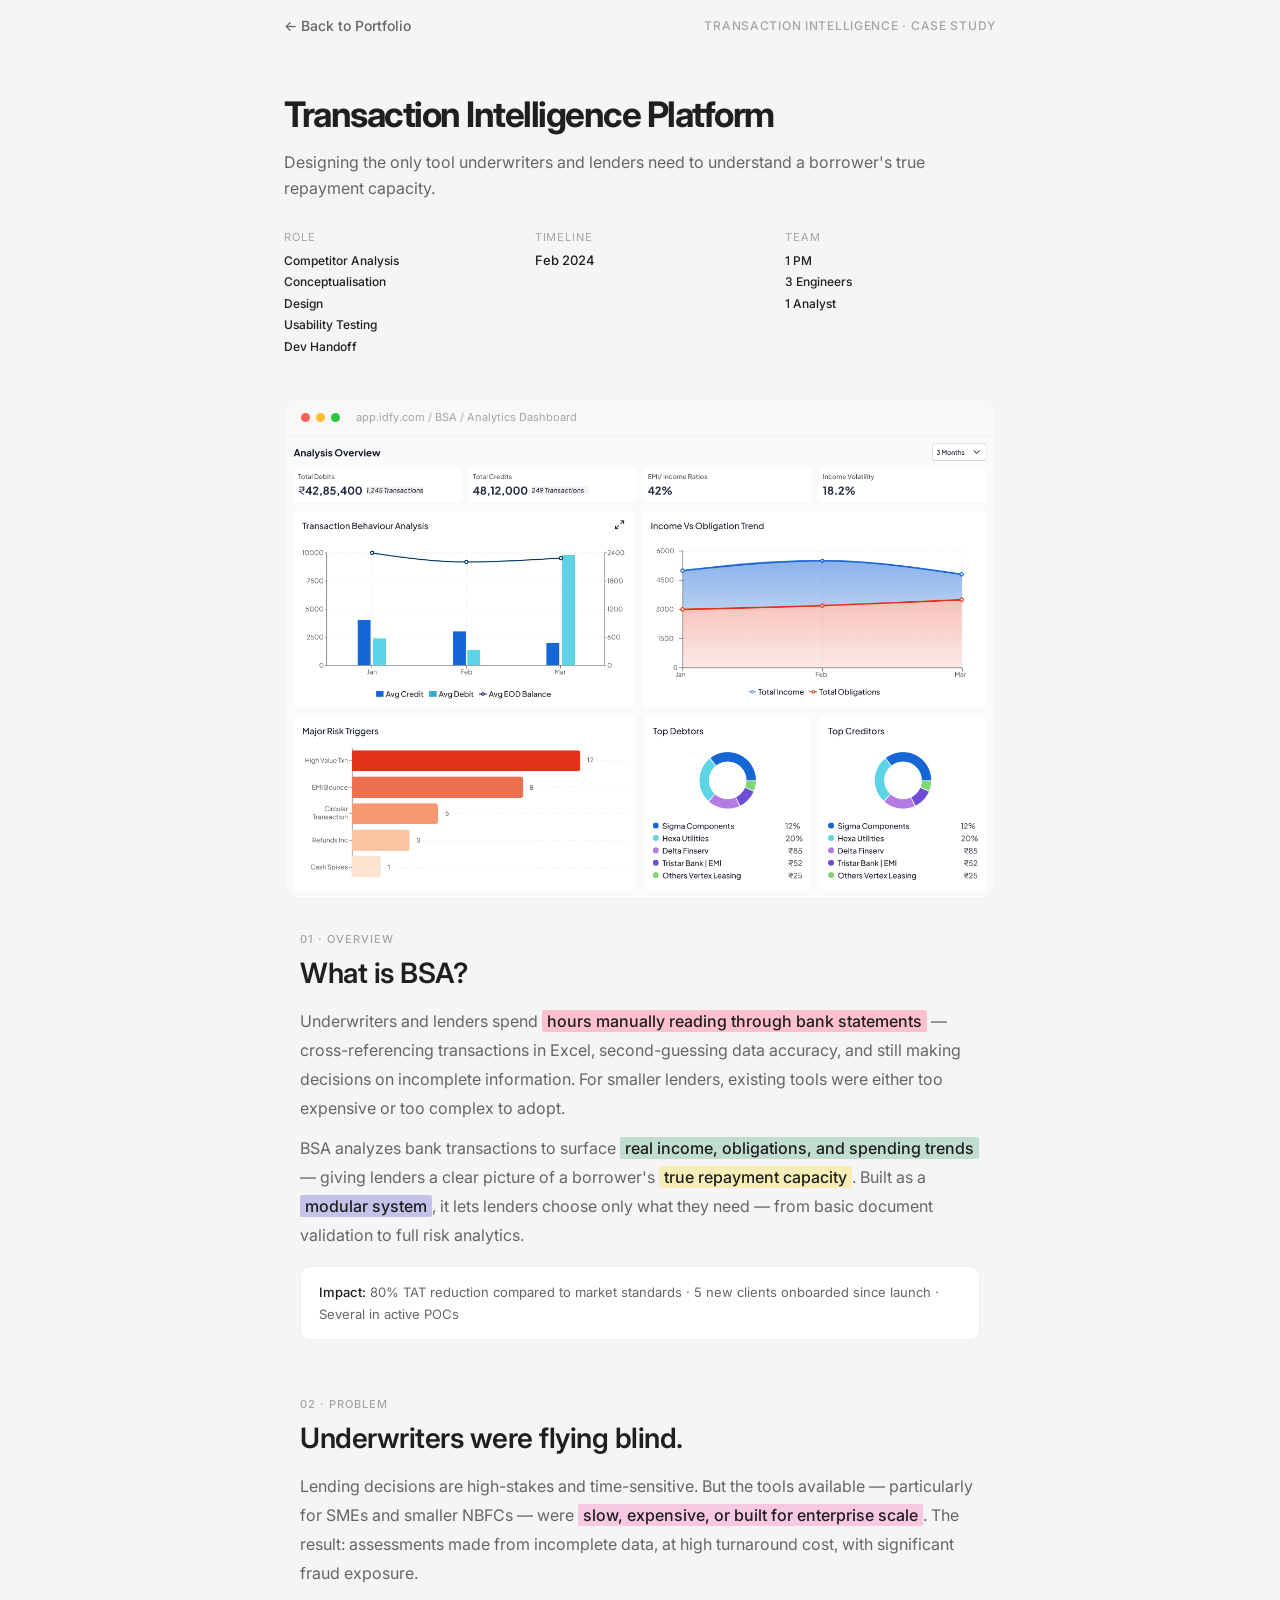
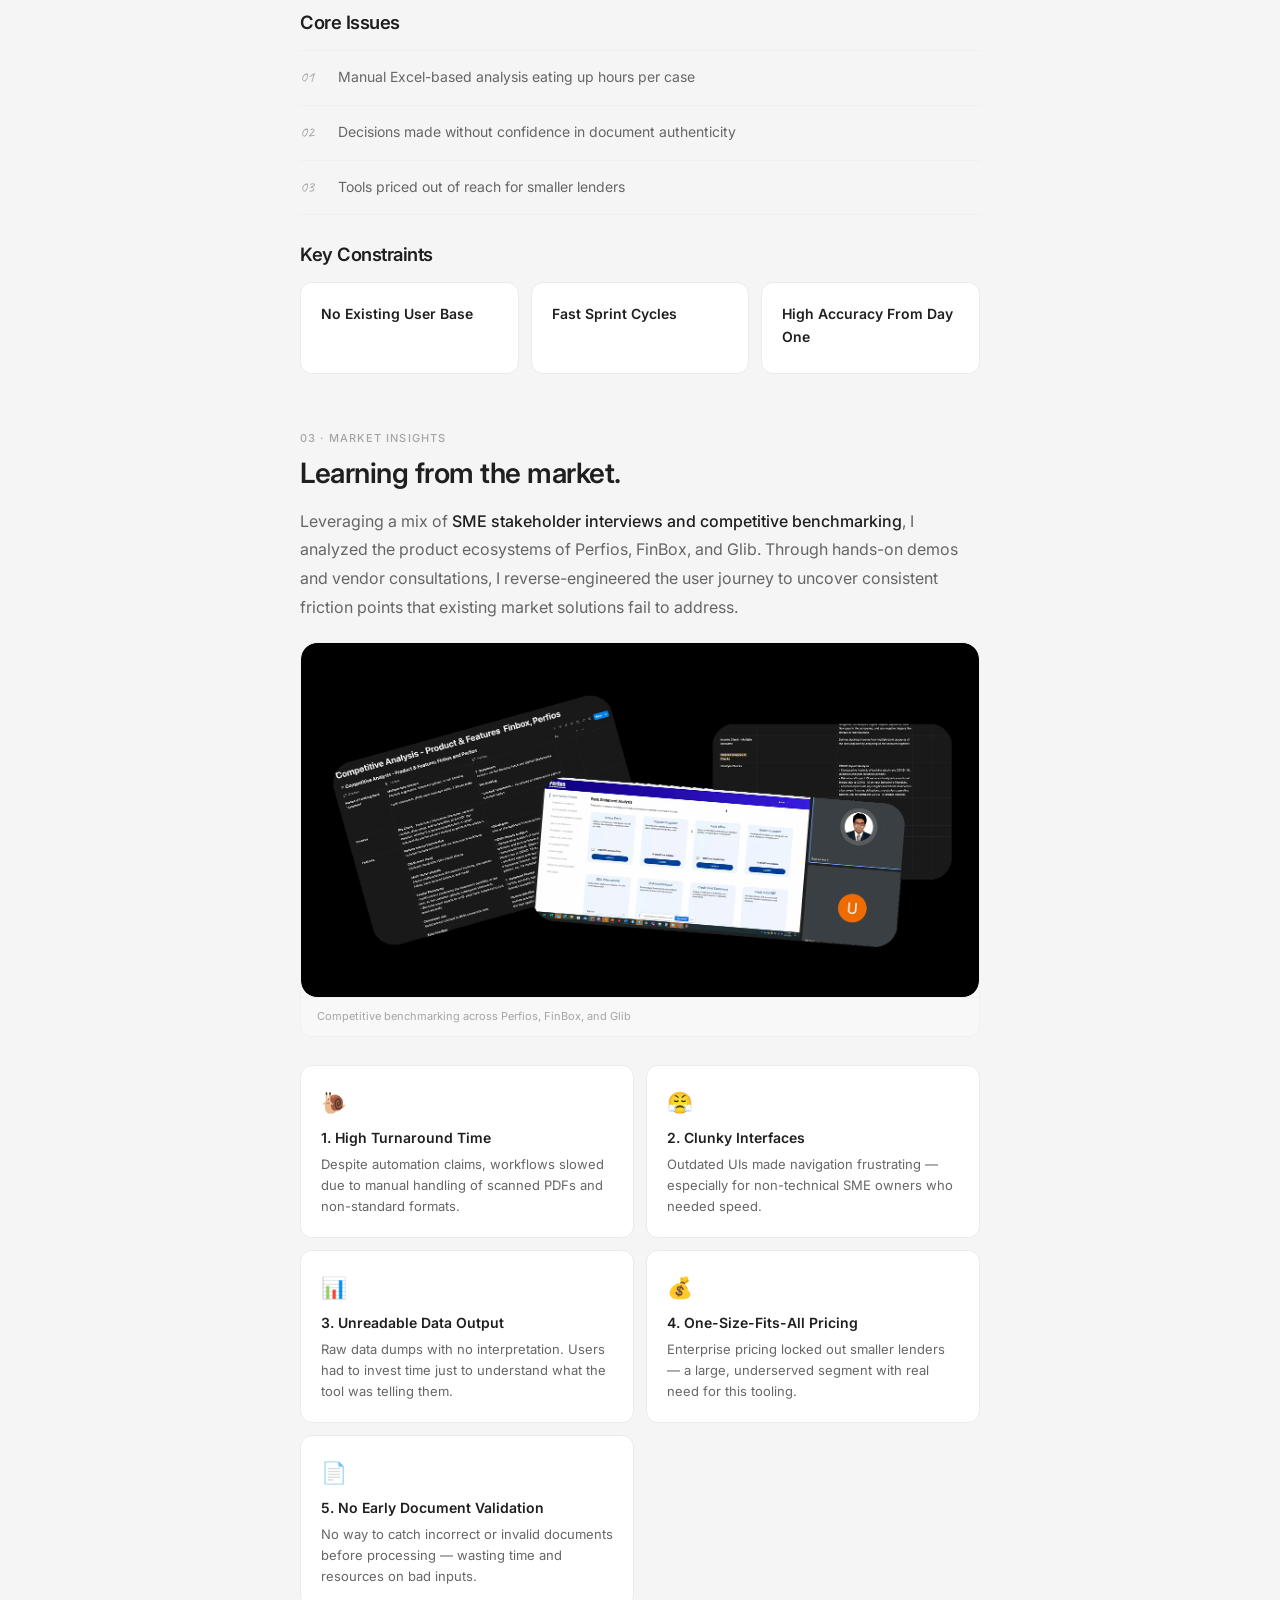
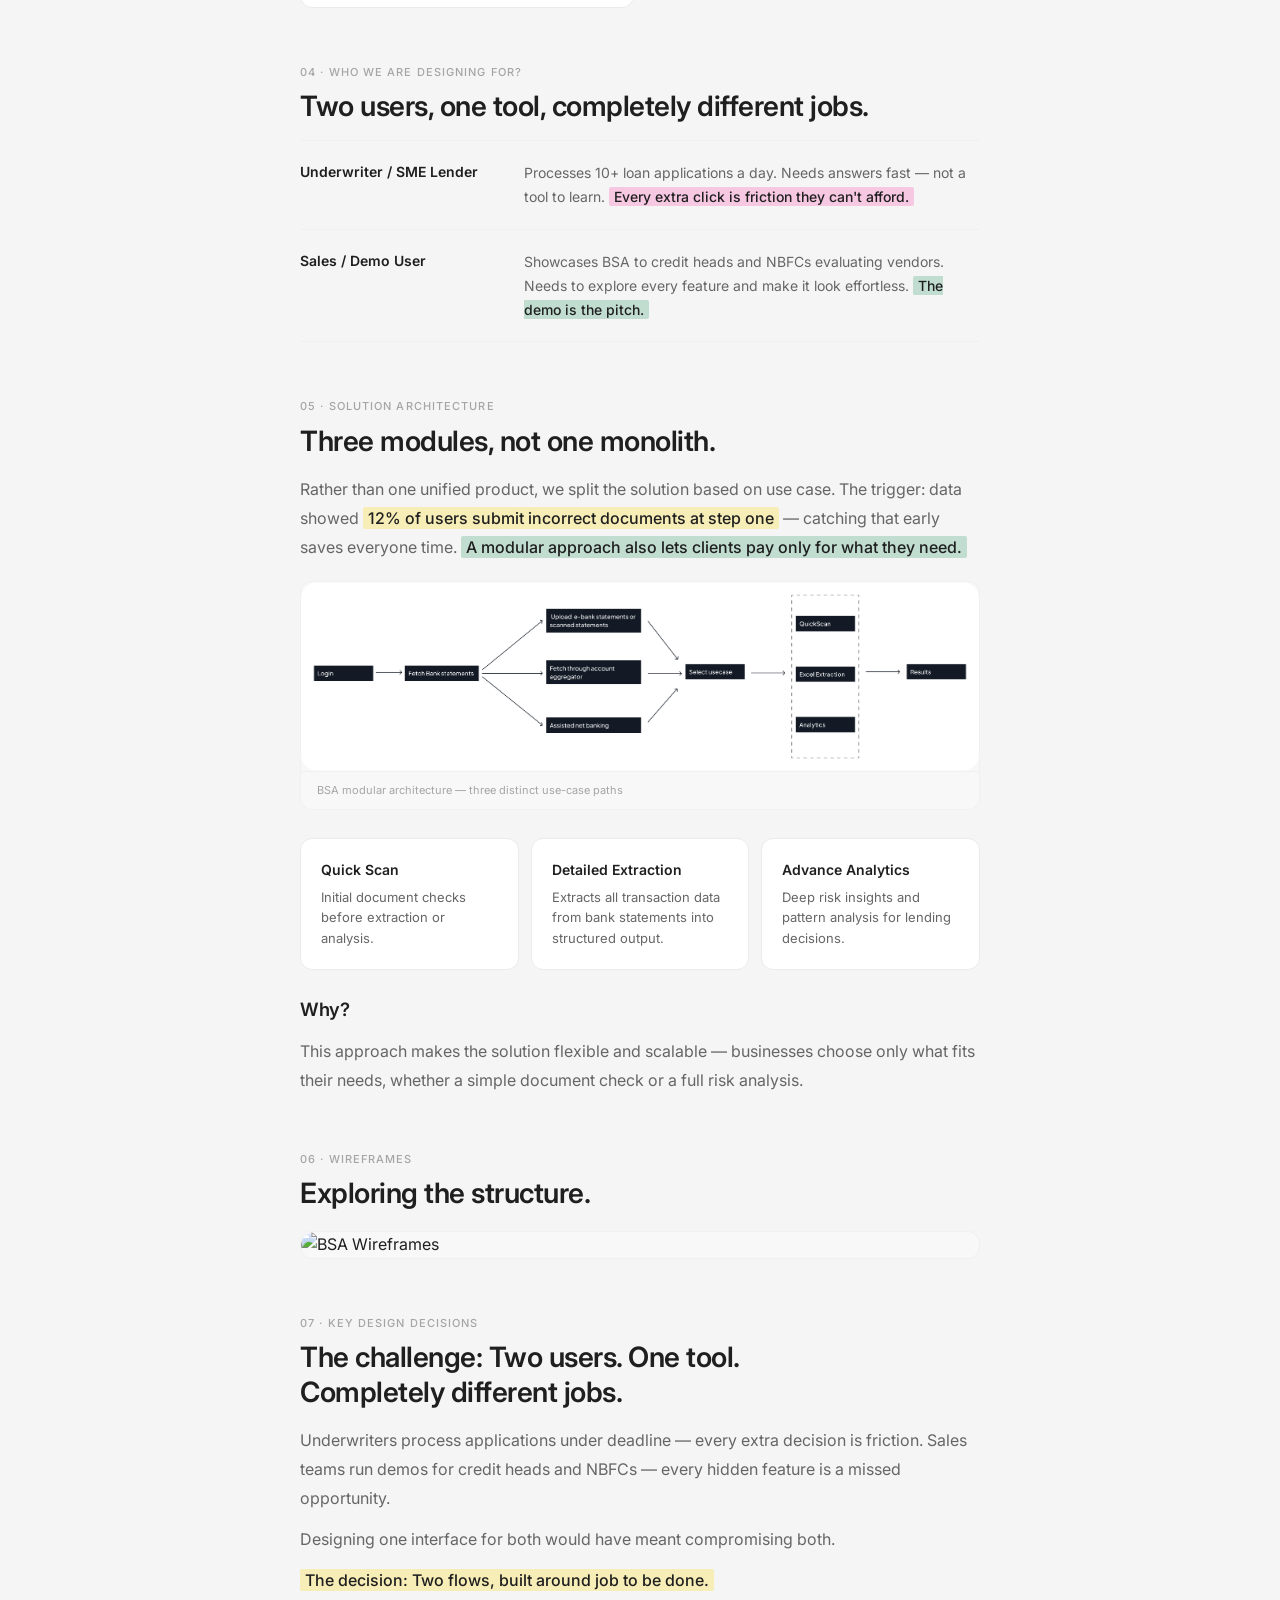
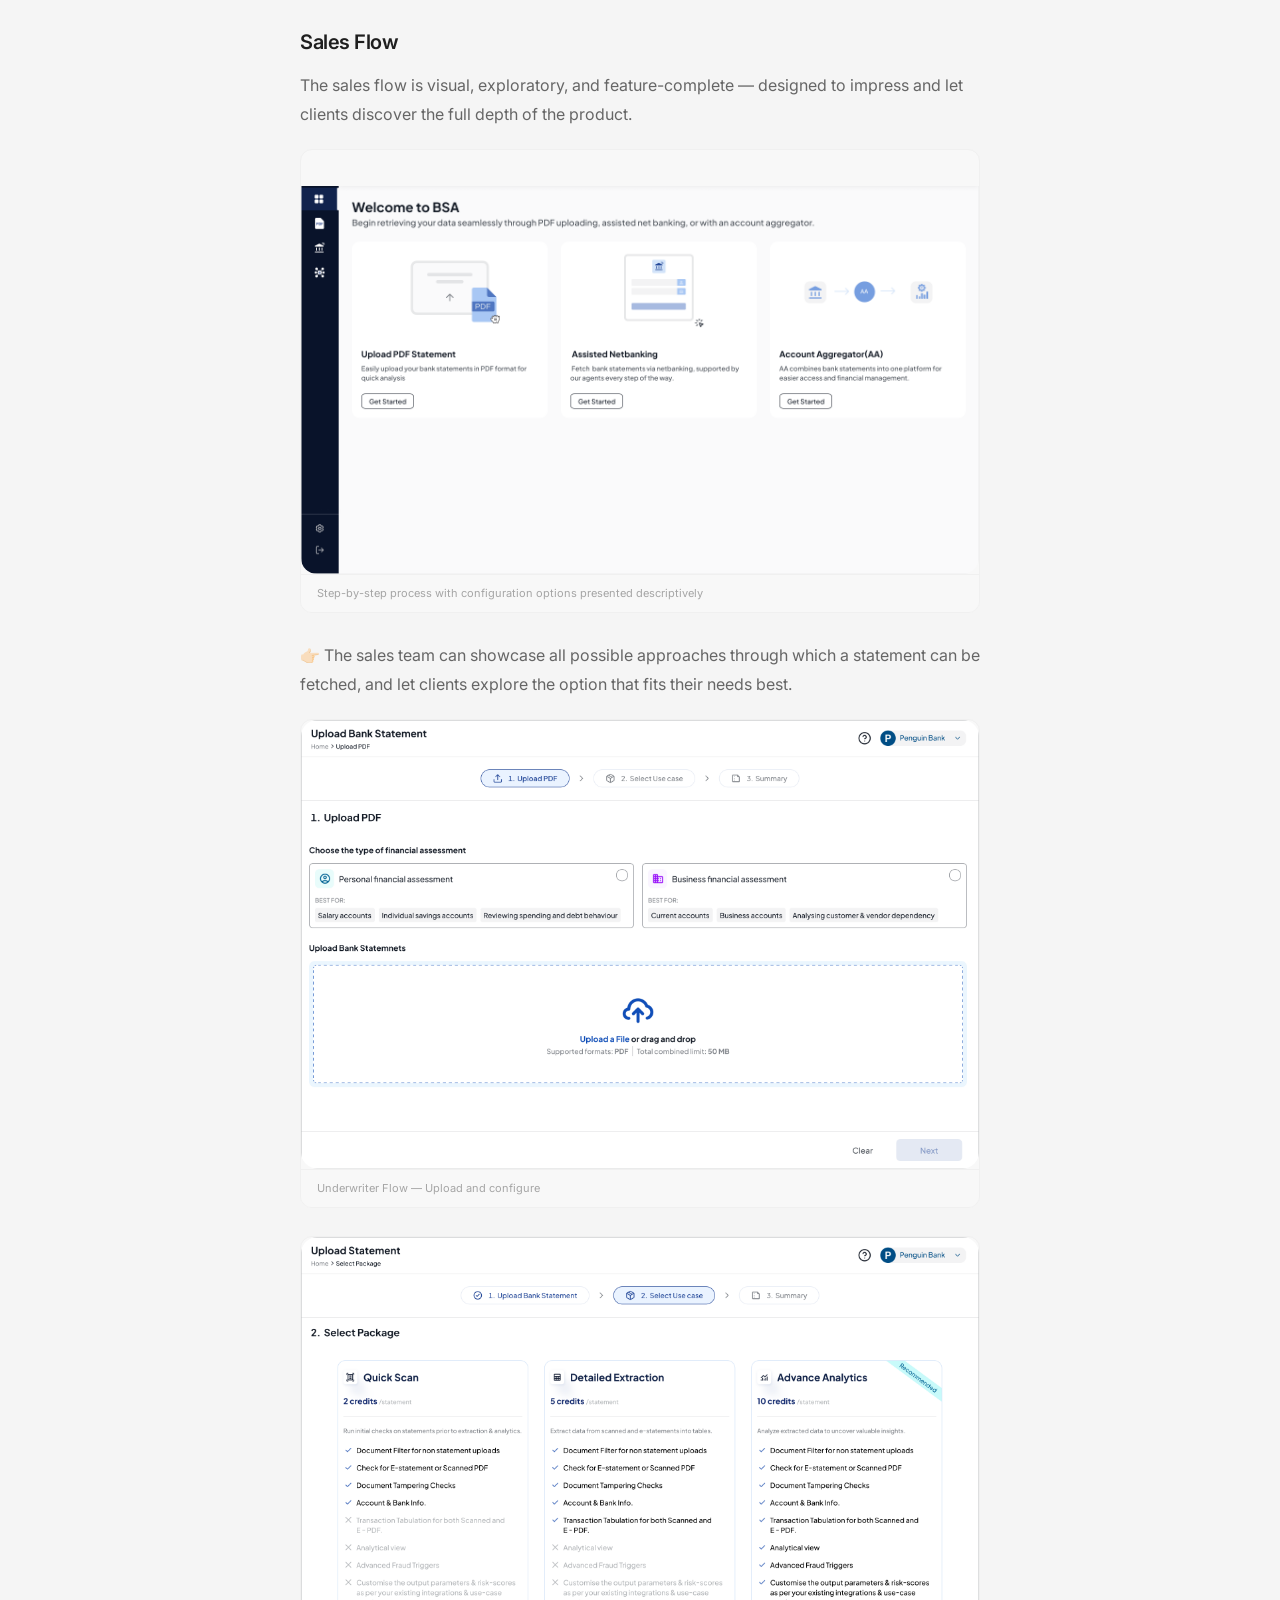
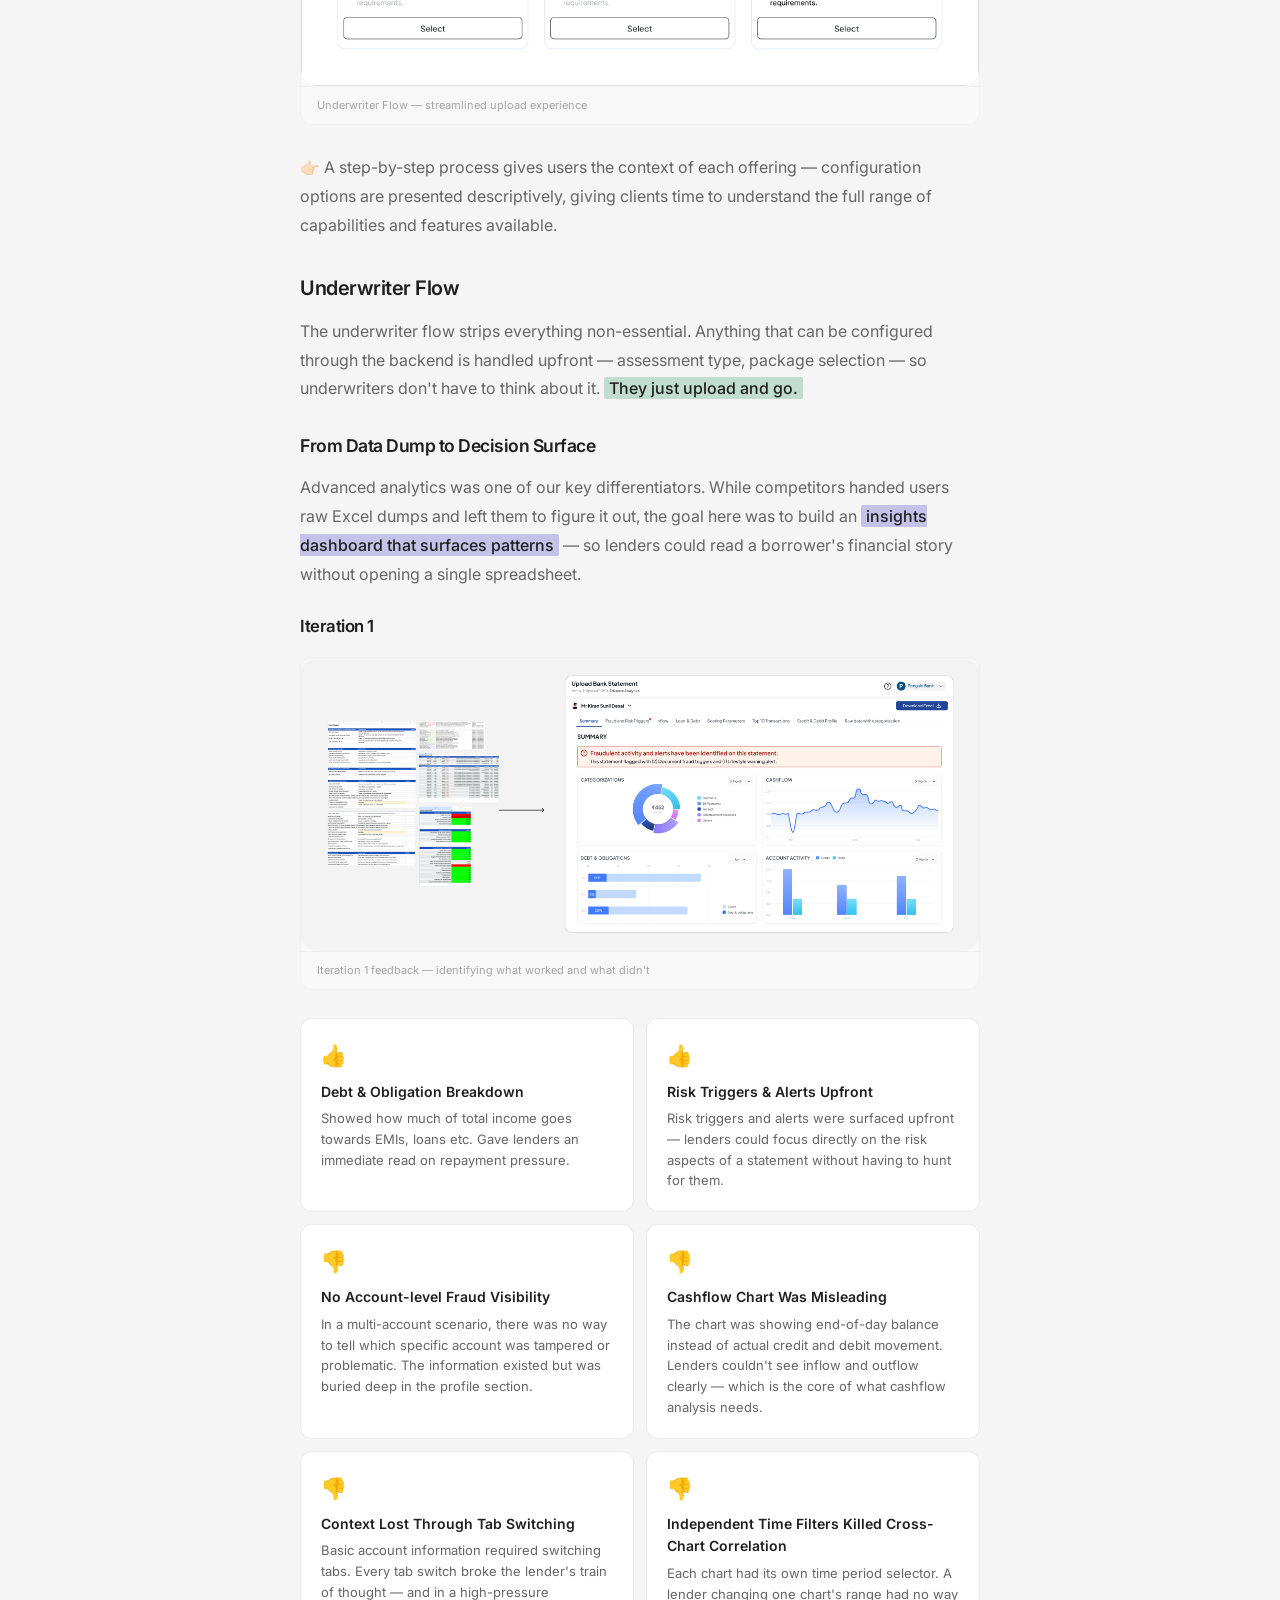
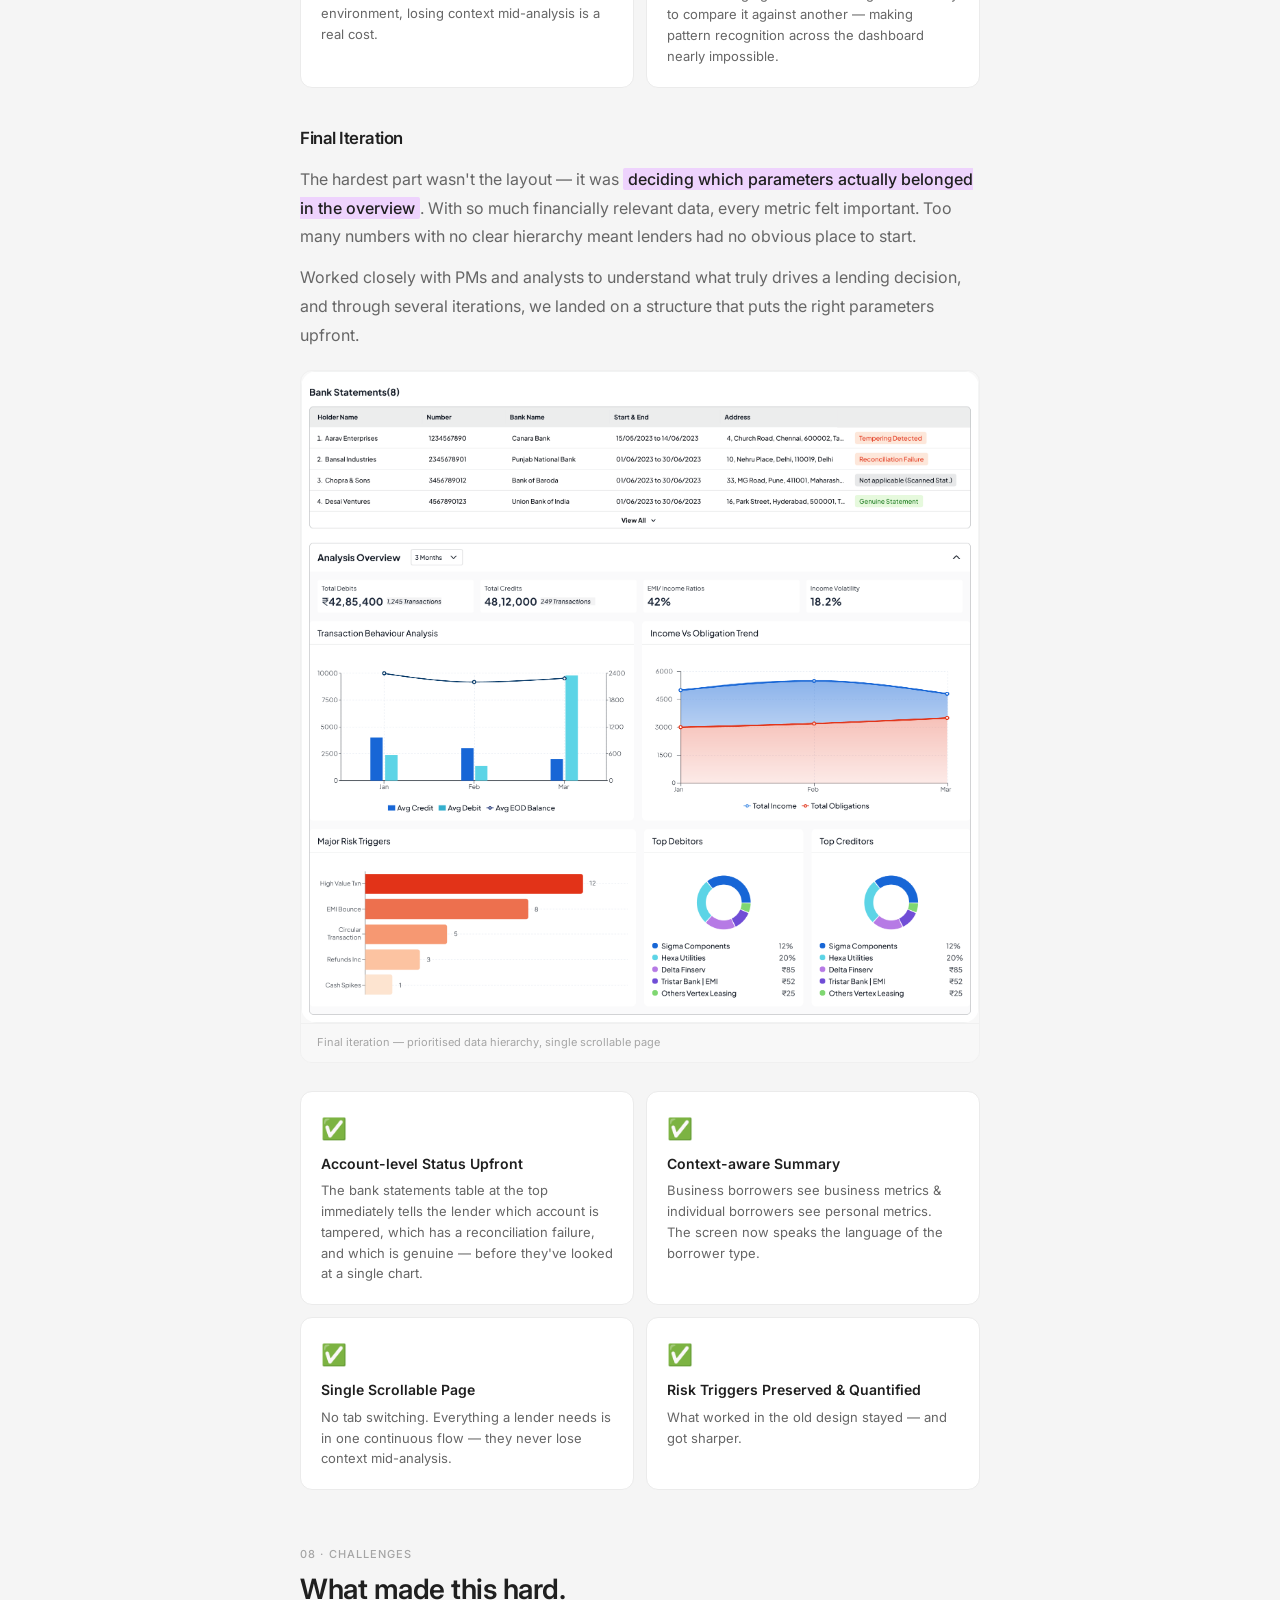
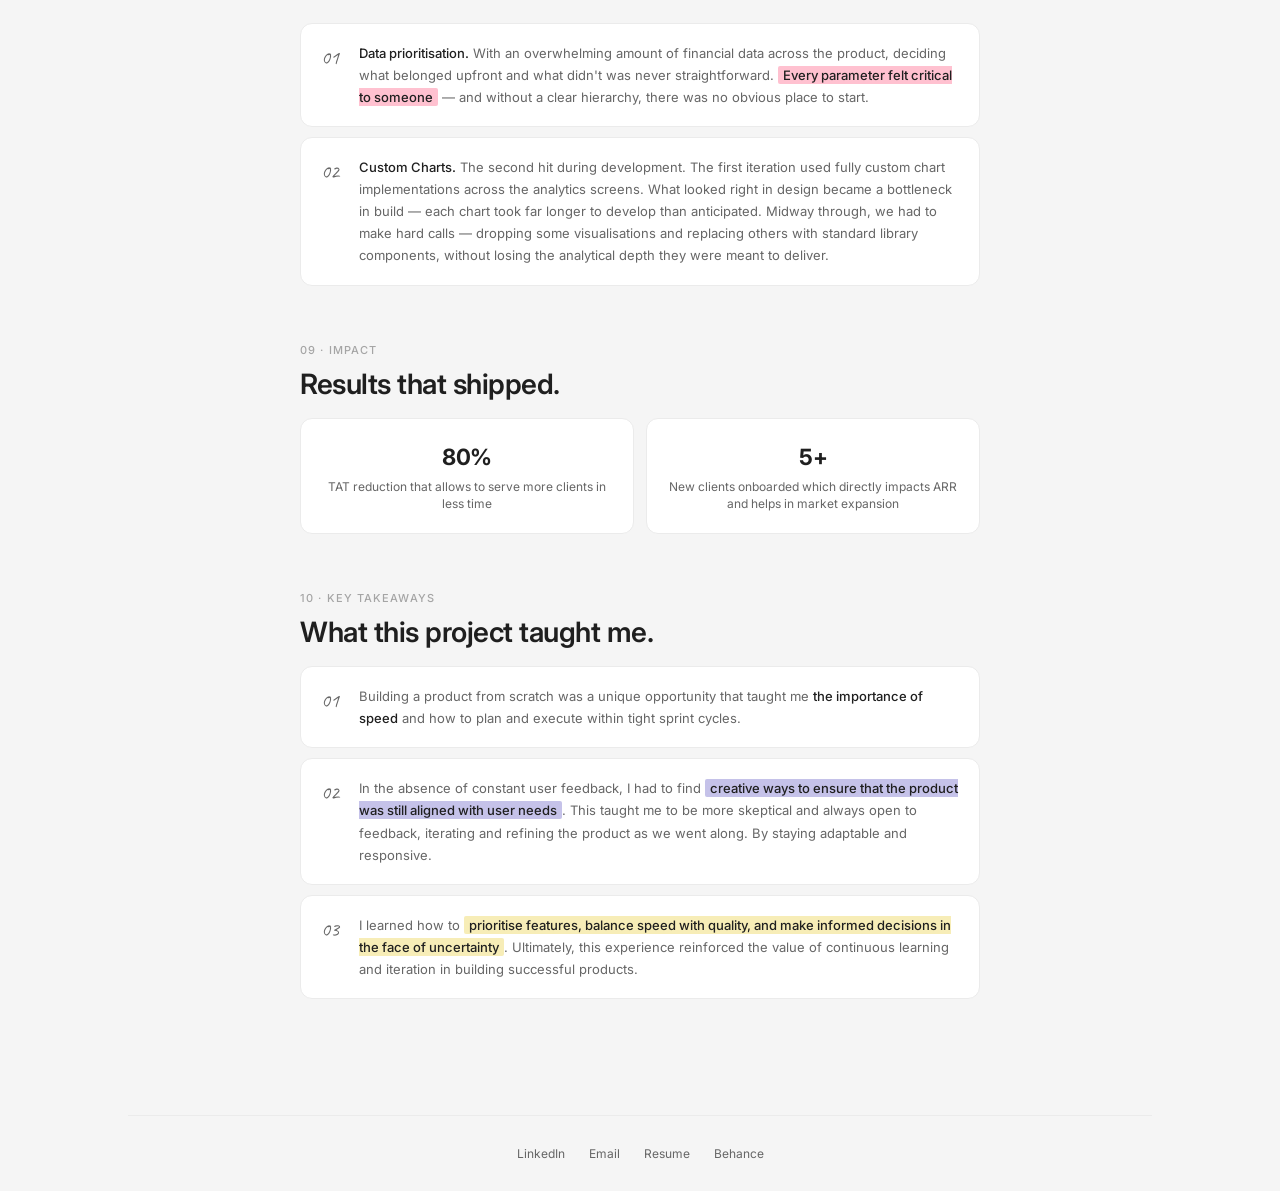
==== commit e8a3c411: "fix: bump CSS cache to v=3" ====
--- a/bsa/index.html
+++ b/bsa/index.html
@@ -8,7 +8,7 @@
   <link rel="preconnect" href="https://fonts.googleapis.com">
   <link rel="preconnect" href="https://fonts.gstatic.com" crossorigin>
   <link href="https://fonts.googleapis.com/css2?family=Inter:wght@400;500;600;700&family=Caveat:wght@400;500;600;700&display=swap" rel="stylesheet">
-  <link rel="stylesheet" href="../assets/css/style.css">
+  <link rel="stylesheet" href="../assets/css/style.css?v=3">
 </head>
 <body>
 
--- a/assets/css/style.css
+++ b/assets/css/style.css
@@ -127,6 +127,43 @@
   margin-top: 6px;
 }
 .intro-resume:hover { border-color: var(--grey); }
+
+/* ── Intro Actions (quick-access pills) ─────── */
+
+.intro-actions {
+  display: flex;
+  gap: 8px;
+  align-self: center;
+  flex-shrink: 0;
+}
+
+.intro-btn {
+  font-size: 13px;
+  color: var(--sub-text);
+  border: 1px solid var(--tag-border);
+  border-radius: 20px;
+  padding: 8px 16px;
+  background: transparent;
+  white-space: nowrap;
+  transition: border-color 0.25s ease, color 0.25s ease,
+              transform 0.25s var(--ease), box-shadow 0.25s var(--ease);
+}
+
+.intro-btn:hover {
+  border-color: var(--grey);
+  color: var(--grey);
+  transform: translateY(-2px);
+  box-shadow: 0 4px 12px rgba(0, 0, 0, 0.08);
+}
+
+.intro-btn:focus-visible {
+  outline: 2px solid var(--teal);
+  outline-offset: 3px;
+}
+
+.intro-btn-primary {
+  background: color-mix(in srgb, var(--teal) 30%, transparent);
+}
 
 .intro-name {
   font-family: var(--font-heading);
@@ -575,12 +612,13 @@
 
 .footer {
   display: flex;
-  justify-content: space-between;
+  justify-content: center;
+  gap: 24px;
   align-items: center;
   width: min(80vw, 1060px);
   margin: 0 auto;
   padding: 28px 0;
-  font-size: 14px;
+  font-size: 12px;
   color: var(--sub-text);
   border-top: 1px solid var(--tag-border);
 }
@@ -1235,6 +1273,7 @@
 @media (max-width: 480px) {
   .page { margin: 60px auto 48px; }
   .intro { flex-direction: column; align-items: center; text-align: center; }
+  .intro-actions { justify-content: center; flex-wrap: wrap; }
   .intro-avatar { transform: rotate(-3deg); }
   .intro-tags { justify-content: center; }
   .bio { font-size: 16px; line-height: 26px; }
